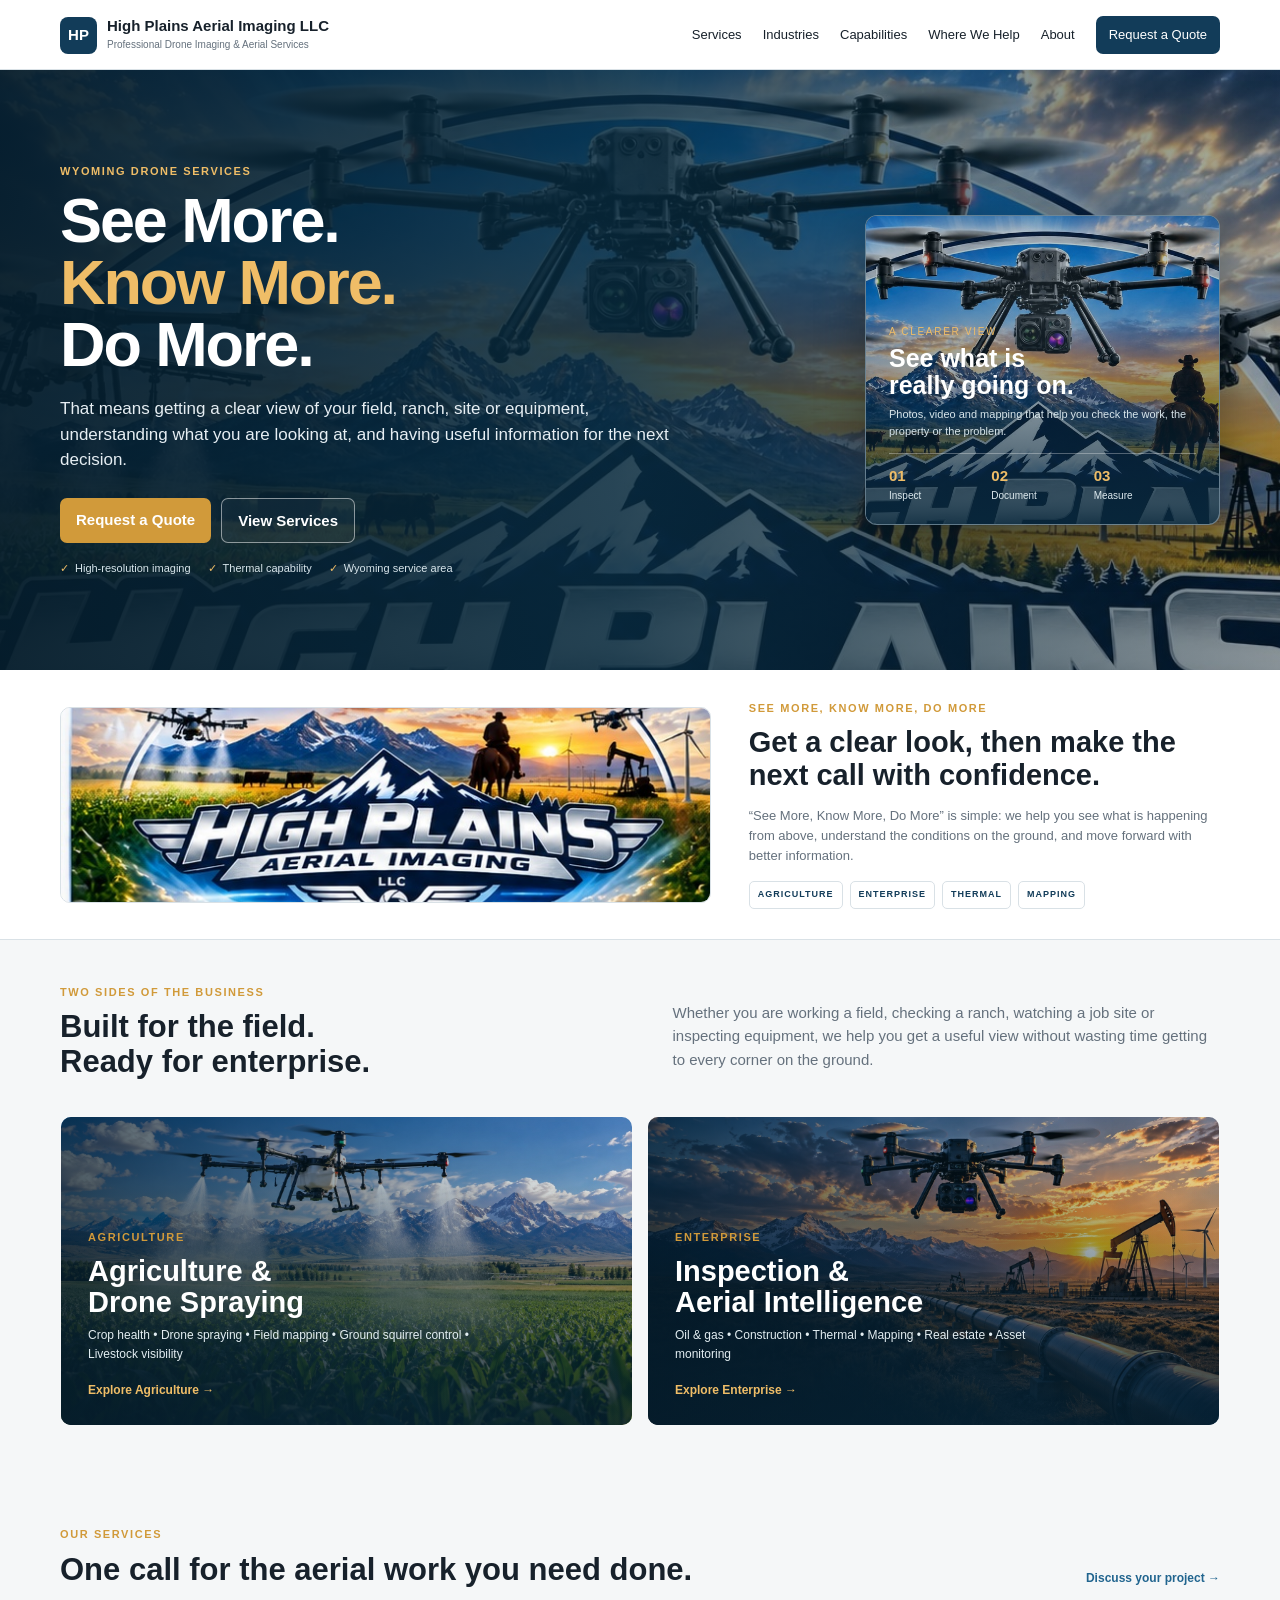
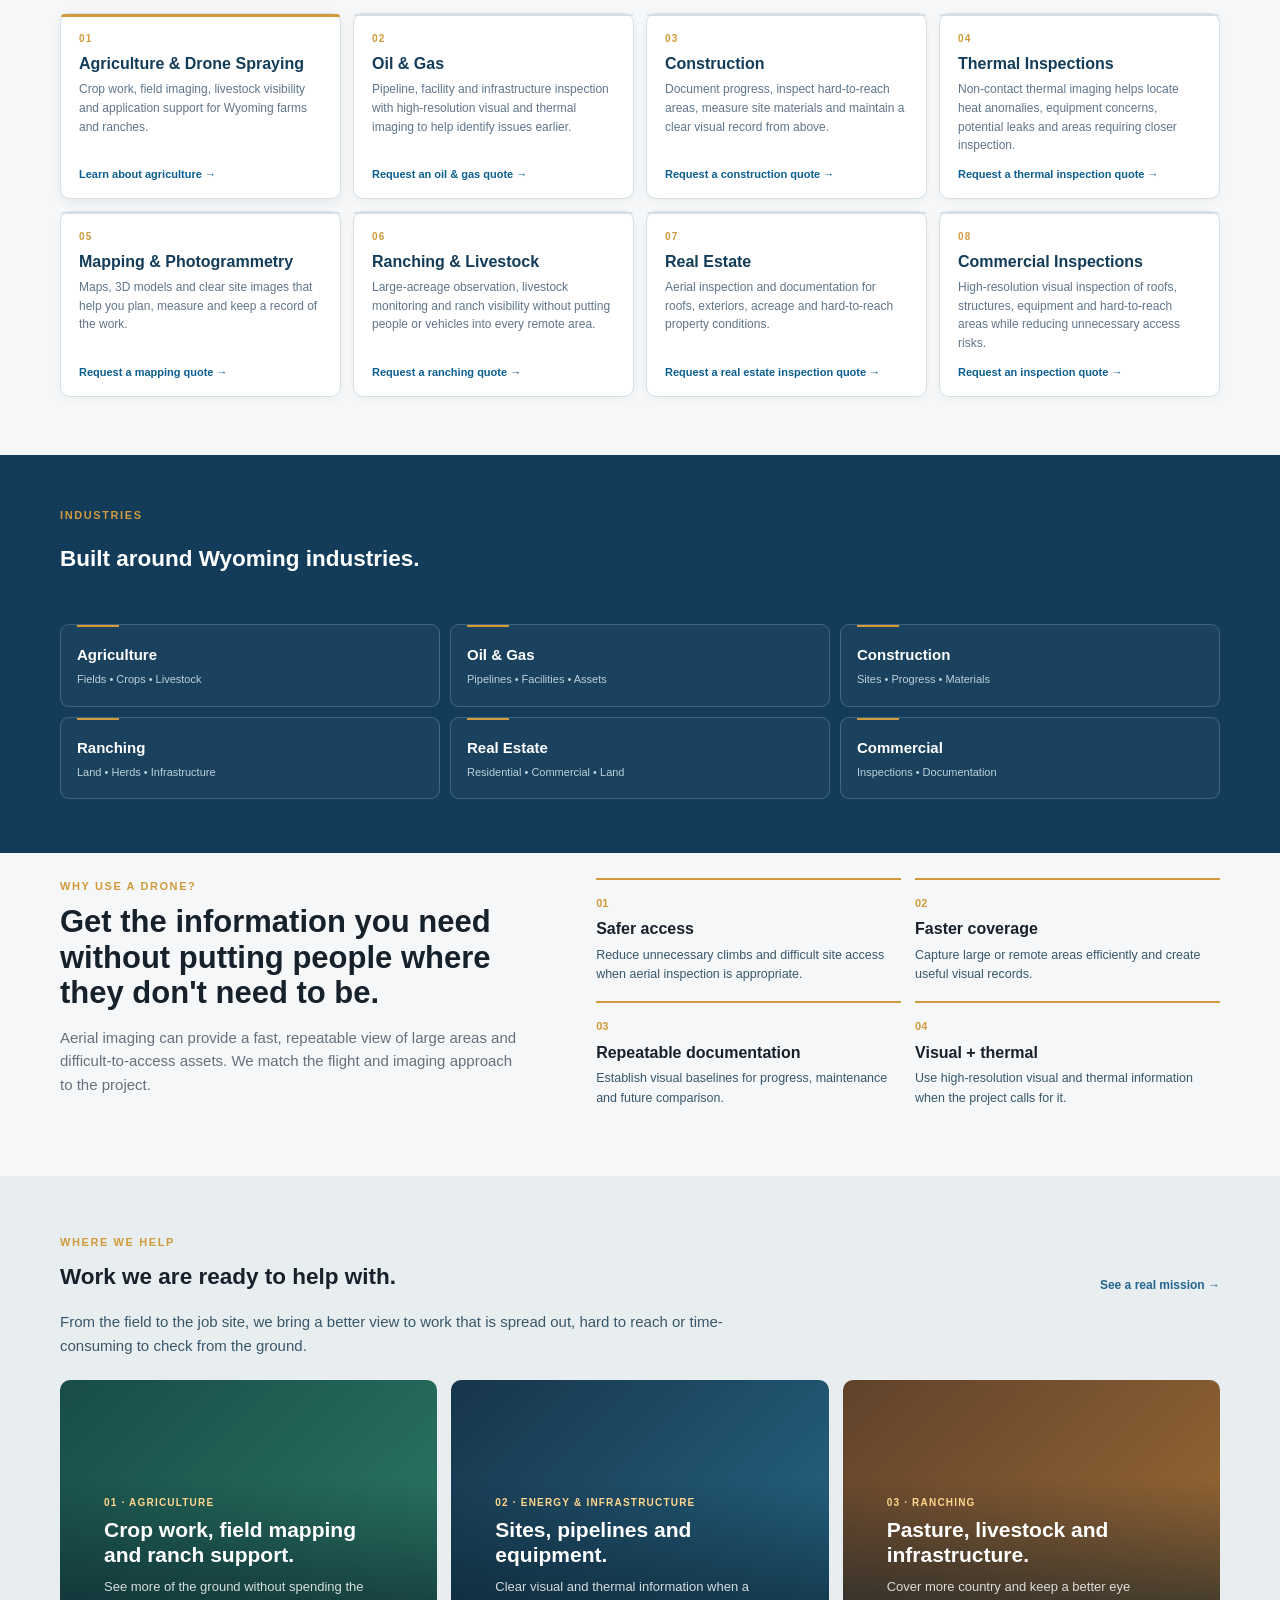
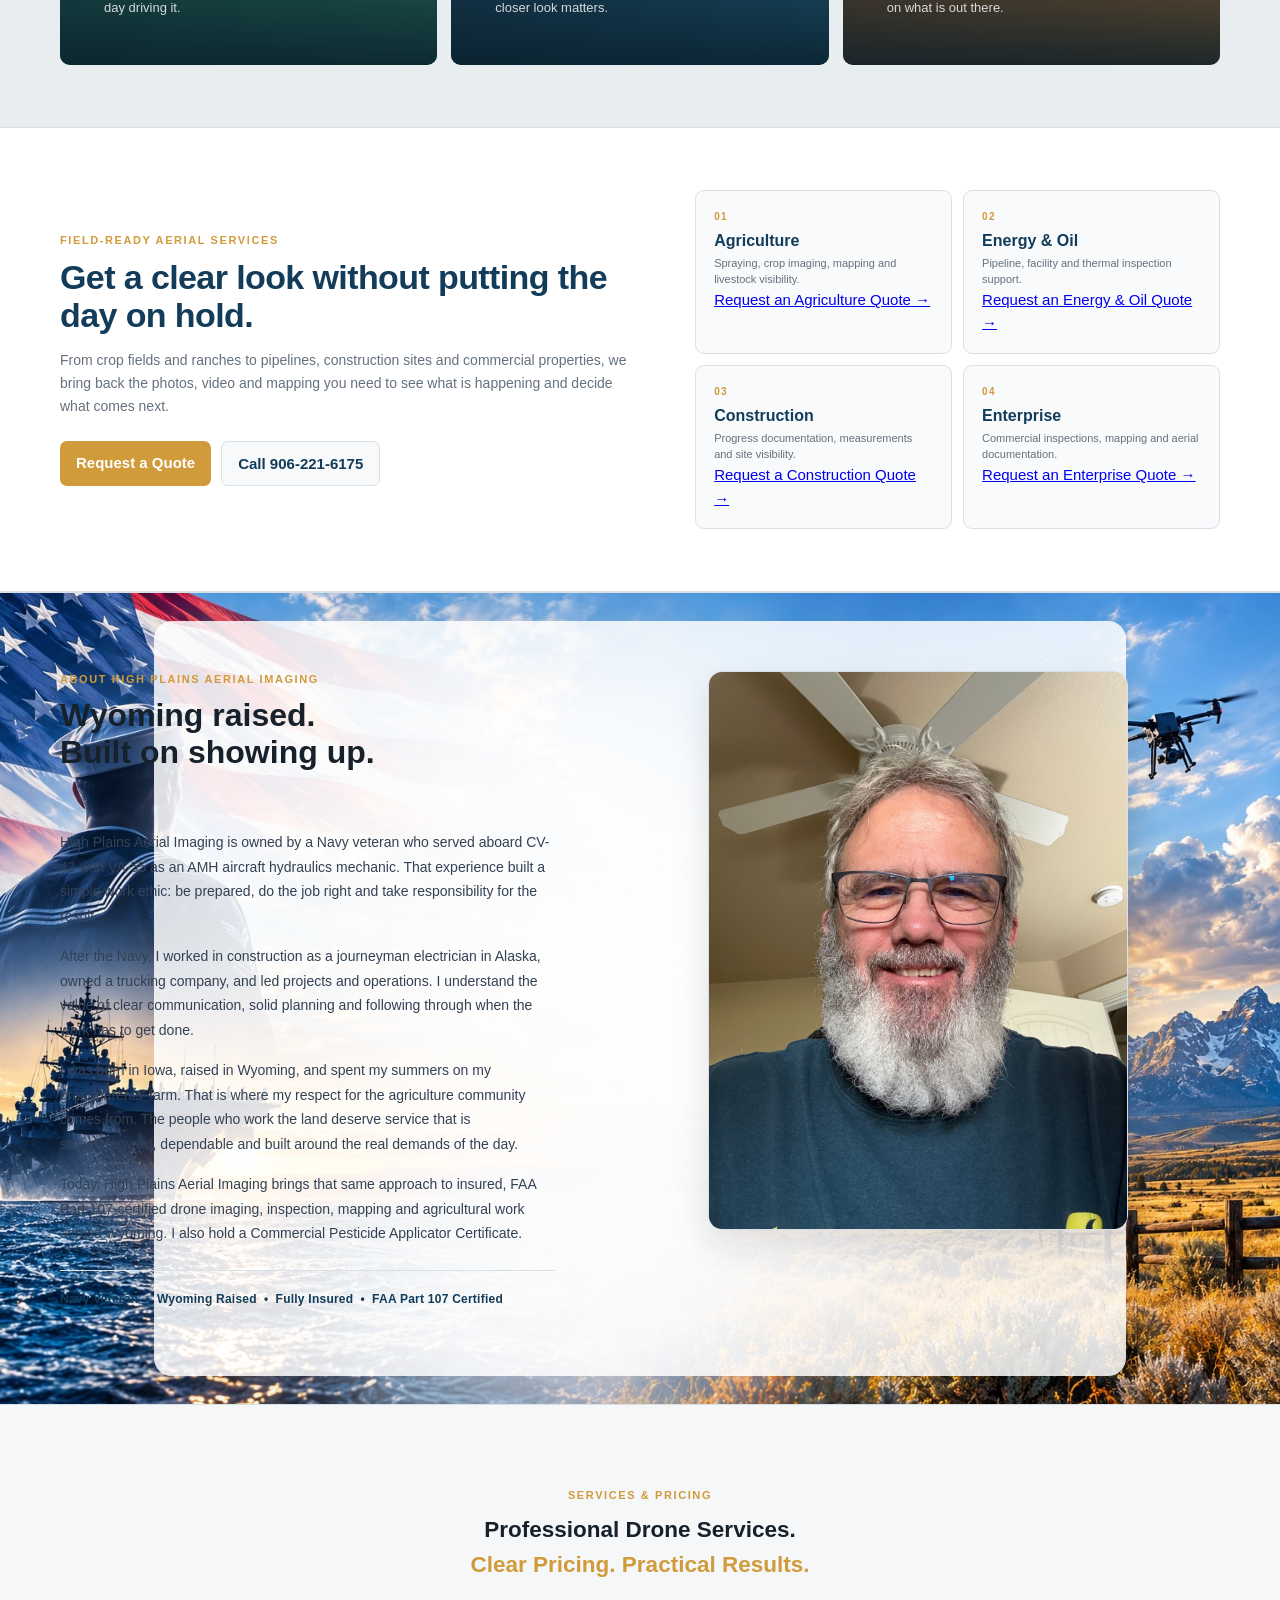
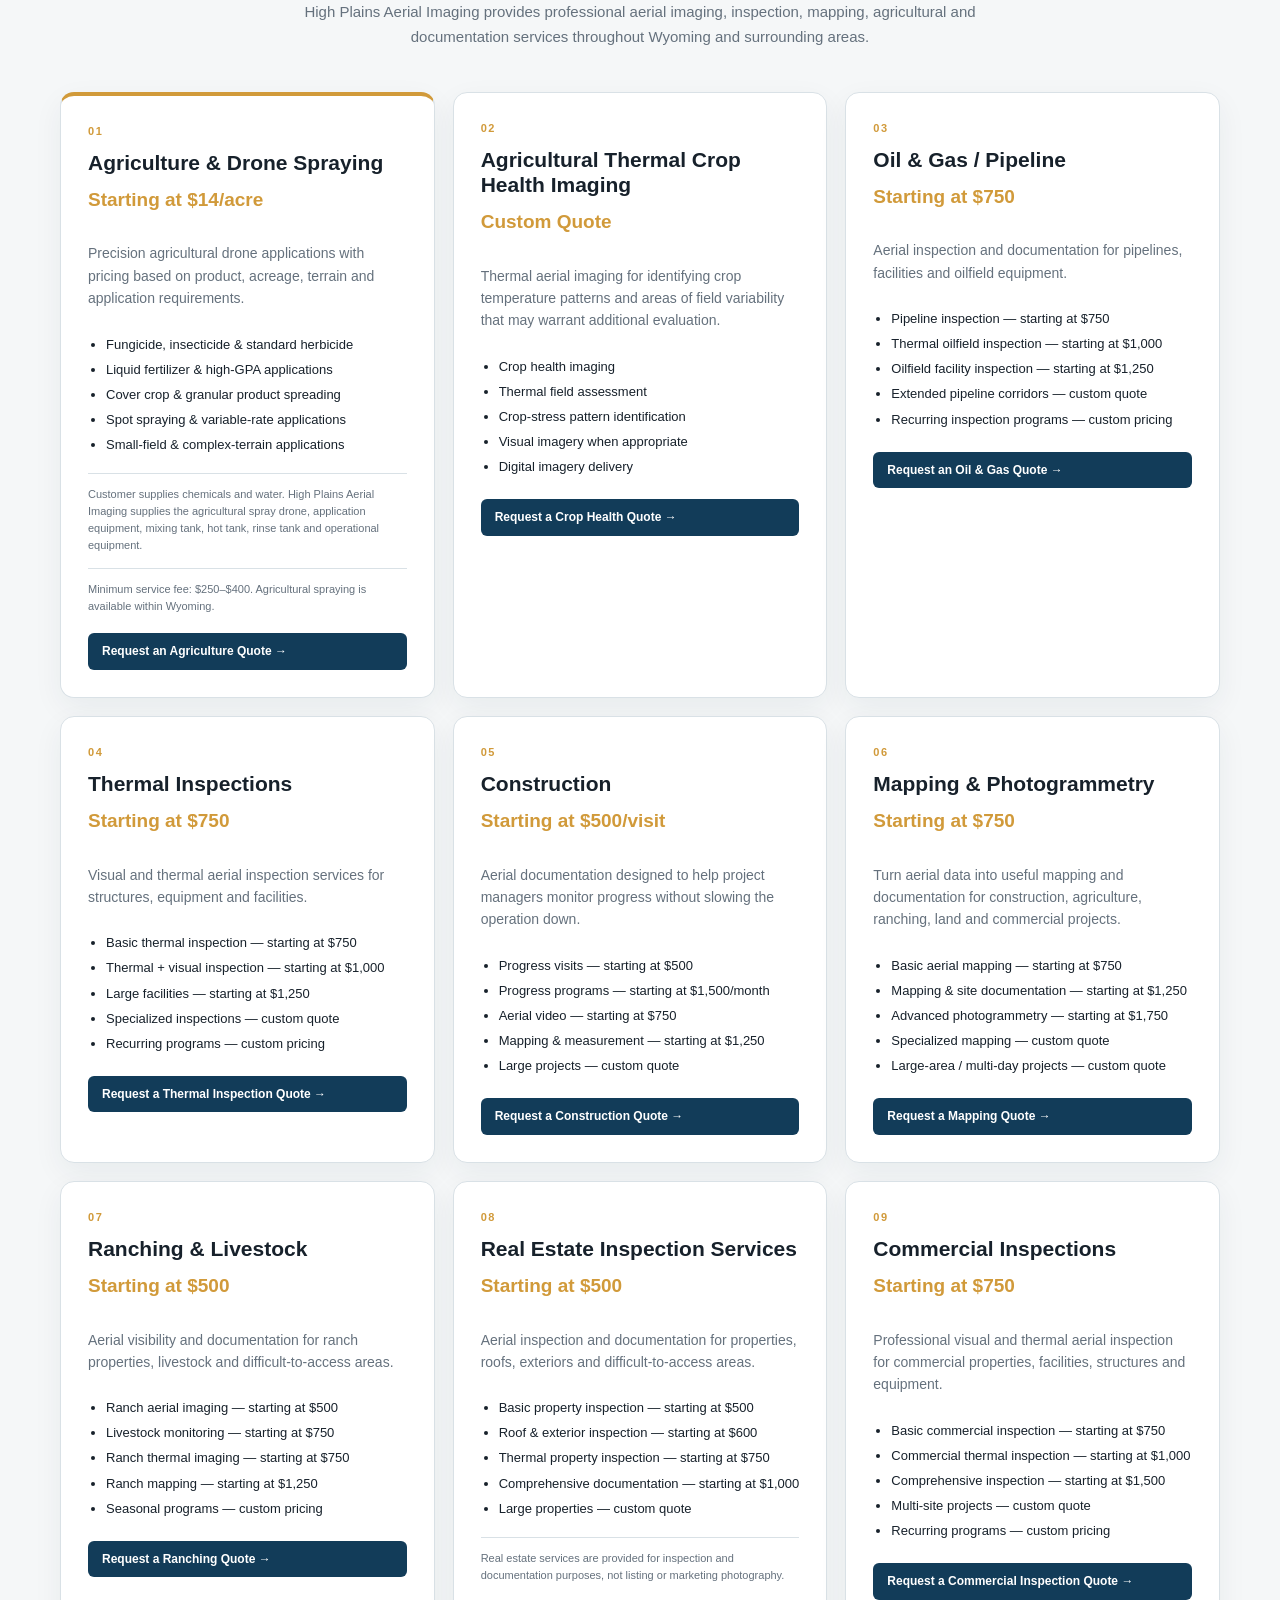
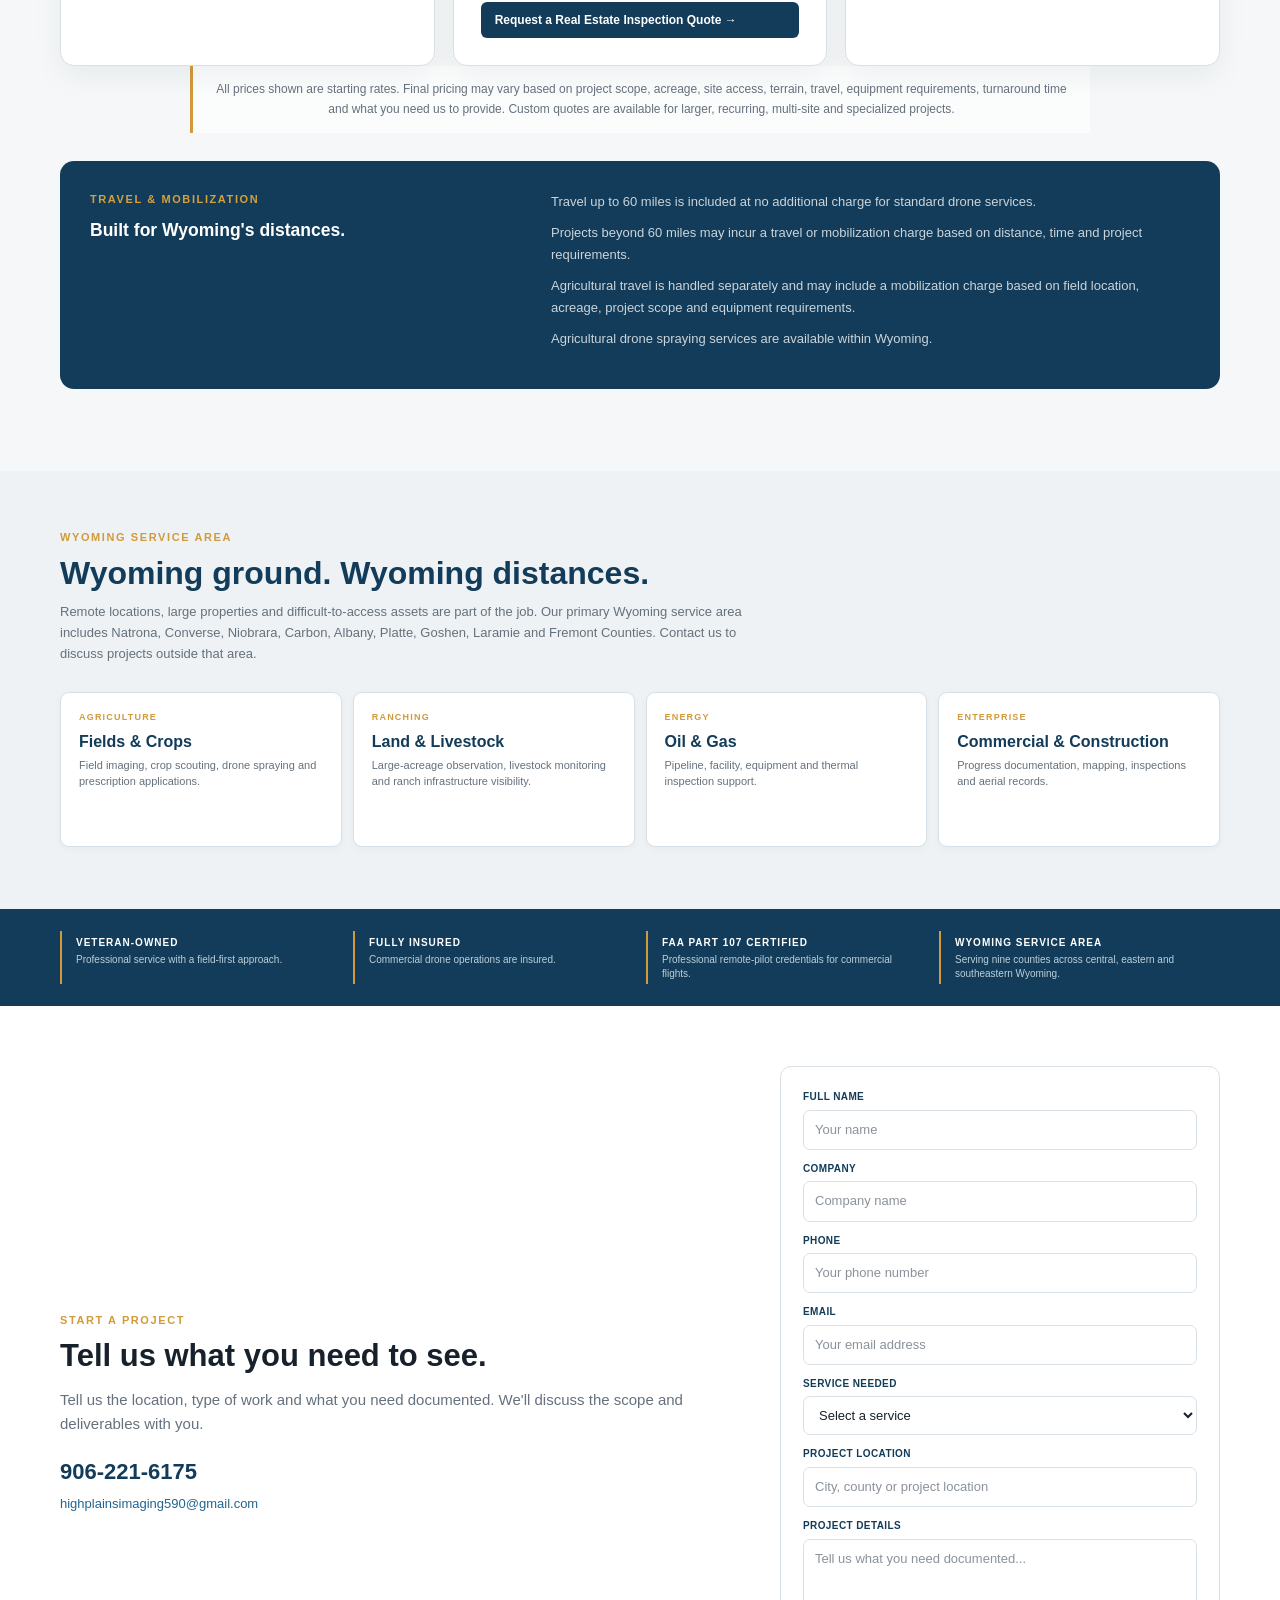
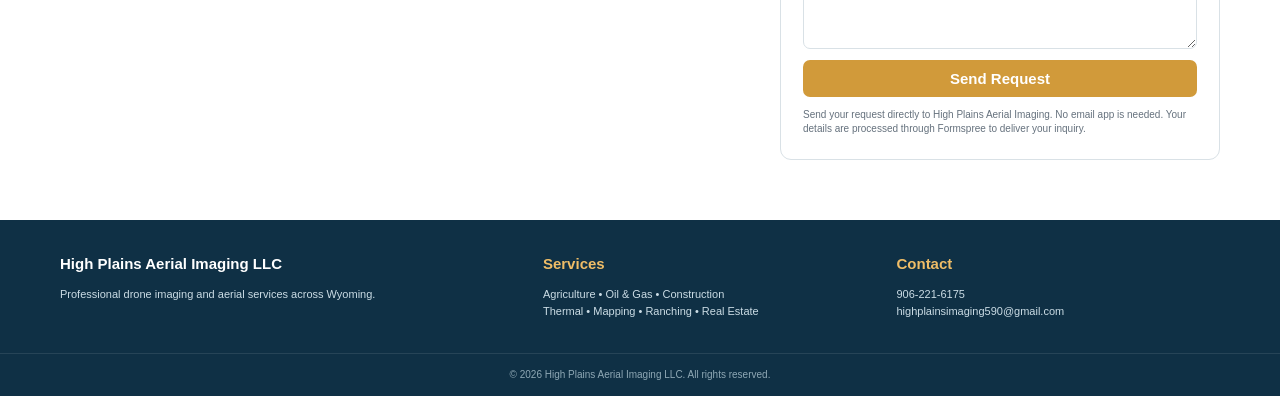
==== index.html @ bb9283db "Restore Part 107 certification in owner story" ====
<!doctype html>
<html lang="en">
<head>
<meta charset="utf-8">
<meta name="viewport" content="width=device-width,initial-scale=1">
<title>Wyoming Drone Spraying & Inspections | High Plains Aerial Imaging</title>
<meta name="description" content="Veteran-owned Wyoming drone services: agricultural spraying, thermal inspections, aerial mapping and crop monitoring. Based in Casper. Request a quote.">
<link rel="canonical" href="https://highplainsaerialimagingllc.com/">
  <link rel="stylesheet" href="styles.css?v=57">
</head>
<body>
<header class="site-header">
  <div class="wrap nav-wrap">
    <a class="brand" href="index.html"><span class="brand-mark">HP</span><span class="brand-copy"><strong>High Plains Aerial Imaging LLC</strong><small>Professional Drone Imaging &amp; Aerial Services</small></span></a>
    <button class="menu-toggle" aria-label="Open menu" onclick="document.body.classList.toggle('menu-open')">☰</button>
    <nav><a href="services.html">Services</a><a href="industries.html">Industries</a><a href="capabilities.html">Capabilities</a><a href="projects.html">Where We Help</a><a href="about.html">About</a><a class="nav-cta" href="#quote">Request a Quote</a></nav>
  </div>
</header>

<main>
<section class="hero">
  <div class="hero-image"></div><div class="hero-overlay"></div>
  <div class="wrap hero-content">
    <div class="hero-copy">
      <p class="eyebrow">WYOMING DRONE SERVICES</p>
      <h1>See More.<br><span>Know More.</span><br>Do More.</h1>
      <p class="lead">That means getting a clear view of your field, ranch, site or equipment, understanding what you are looking at, and having useful information for the next decision.</p>
      <div class="actions"><a class="button primary" href="#quote">Request a Quote</a><a class="button ghost" href="services.html">View Services</a></div>
      <div class="quick-points"><span>High-resolution imaging</span><span>Thermal capability</span><span>Wyoming service area</span></div>
    </div>
    <div class="hero-card">
      <div class="card-visual"></div>
      <div class="hero-card-content">
        <p class="card-label">A CLEARER VIEW</p>
        <h2>See what is<br>really going on.</h2>
        <p class="card-copy">Photos, video and mapping that help you check the work, the property or the problem.</p>
        <div class="card-list"><div><b>01</b><span>Inspect</span></div><div><b>02</b><span>Document</span></div><div><b>03</b><span>Measure</span></div></div>
      </div>
    </div>
  </div>
</section>

<section class="brand-strip">
  <div class="wrap brand-grid">
    <div class="brand-image"><img src="images/hpai-brand.jpg" alt="High Plains Aerial Imaging agriculture and enterprise brand graphic"></div>
    <div class="brand-message"><p class="eyebrow">SEE MORE, KNOW MORE, DO MORE</p><h2>Get a clear look, then make the next call with confidence.</h2><p>“See More, Know More, Do More” is simple: we help you see what is happening from above, understand the conditions on the ground, and move forward with better information.</p><div class="brand-tags"><span>AGRICULTURE</span><span>ENTERPRISE</span><span>THERMAL</span><span>MAPPING</span></div></div>
  </div>
</section>

<section class="split-intro wrap">
  <div><p class="eyebrow">TWO SIDES OF THE BUSINESS</p><h2>Built for the field.<br>Ready for enterprise.</h2></div>
  <p>Whether you are working a field, checking a ranch, watching a job site or inspecting equipment, we help you get a useful view without wasting time getting to every corner on the ground.</p>
</section>

<section id="service-paths" class="service-paths wrap">
  <a class="path-card agriculture" href="agriculture-spraying.html">
    <div class="path-bg"></div><div class="path-content"><p class="eyebrow">AGRICULTURE</p><h2>Agriculture &amp;<br>Drone Spraying</h2><p>Crop health • Drone spraying • Field mapping • Ground squirrel control • Livestock visibility</p><span class="path-link">Explore Agriculture →</span></div>
  </a>
  <a class="path-card enterprise" href="#industries">
    <div class="path-bg"></div><div class="path-content"><p class="eyebrow">ENTERPRISE</p><h2>Inspection &amp;<br>Aerial Intelligence</h2><p>Oil &amp; gas • Construction • Thermal • Mapping • Real estate • Asset monitoring</p><span class="path-link">Explore Enterprise →</span></div>
  </a>
</section>

<section id="services" class="section wrap">
  <div class="section-head">
    <div>
      <p class="eyebrow">OUR SERVICES</p>
      <h2>One call for the aerial work you need done.</h2>
    </div>
    <a href="#quote">Discuss your project →</a>
  </div>

  <div class="service-grid">

    <article class="service-card featured">
      <span class="service-num">01</span>
      <h3>Agriculture &amp; Drone Spraying</h3>
      <p>Crop work, field imaging, livestock visibility and application support for Wyoming farms and ranches.</p>
      <a href="agriculture-spraying.html">Learn about agriculture →</a>
    </article>

    <article class="service-card">
      <span class="service-num">02</span>
      <h3>Oil &amp; Gas</h3>
      <p>Pipeline, facility and infrastructure inspection with high-resolution visual and thermal imaging to help identify issues earlier.</p>
      <a href="?service=energy#quote">Request an oil &amp; gas quote →</a>
    </article>

    <article class="service-card">
      <span class="service-num">03</span>
      <h3>Construction</h3>
      <p>Document progress, inspect hard-to-reach areas, measure site materials and maintain a clear visual record from above.</p>
      <a href="?service=construction#quote">Request a construction quote →</a>
    </article>

    <article class="service-card">
      <span class="service-num">04</span>
      <h3>Thermal Inspections</h3>
      <p>Non-contact thermal imaging helps locate heat anomalies, equipment concerns, potential leaks and areas requiring closer inspection.</p>
      <a href="?service=thermal#quote">Request a thermal inspection quote →</a>
    </article>

    <article class="service-card">
      <span class="service-num">05</span>
      <h3>Mapping &amp; Photogrammetry</h3>
      <p>Maps, 3D models and clear site images that help you plan, measure and keep a record of the work.</p>
      <a href="?service=mapping#quote">Request a mapping quote →</a>
    </article>

    <article class="service-card">
      <span class="service-num">06</span>
      <h3>Ranching &amp; Livestock</h3>
      <p>Large-acreage observation, livestock monitoring and ranch visibility without putting people or vehicles into every remote area.</p>
      <a href="?service=ranching#quote">Request a ranching quote →</a>
    </article>

    <article class="service-card">
      <span class="service-num">07</span>
      <h3>Real Estate</h3>
      <p>Aerial inspection and documentation for roofs, exteriors, acreage and hard-to-reach property conditions.</p>
      <a href="?service=real-estate#quote">Request a real estate inspection quote →</a>
    </article>

    <article class="service-card">
      <span class="service-num">08</span>
      <h3>Commercial Inspections</h3>
      <p>High-resolution visual inspection of roofs, structures, equipment and hard-to-reach areas while reducing unnecessary access risks.</p>
      <a href="?service=enterprise#quote">Request an inspection quote →</a>
    </article>

  </div>
</section>

<section id="industries" class="band">
  <div class="wrap">
    <div class="section-head light">
      <div>
        <p class="eyebrow">INDUSTRIES</p>
        <h2>Built around Wyoming industries.</h2>
      </div>
    </div>

    <div class="industry-grid">
      <div>
        <b>Agriculture</b>
        <span>Fields • Crops • Livestock</span>
      </div>
      <div>
        <b>Oil &amp; Gas</b>
        <span>Pipelines • Facilities • Assets</span>
      </div>
      <div>
        <b>Construction</b>
        <span>Sites • Progress • Materials</span>
      </div>
      <div>
        <b>Ranching</b>
        <span>Land • Herds • Infrastructure</span>
      </div>
      <div>
        <b>Real Estate</b>
        <span>Residential • Commercial • Land</span>
      </div>
      <div>
        <b>Commercial</b>
        <span>Inspections • Documentation</span>
      </div>
    </div>
  </div>
</section>

<section id="capabilities" class="section wrap"><div class="cap-grid"><div class="cap-intro"><p class="eyebrow">WHY USE A DRONE?</p><h2>Get the information you need without putting people where they don't need to be.</h2><p class="muted">Aerial imaging can provide a fast, repeatable view of large areas and difficult-to-access assets. We match the flight and imaging approach to the project.</p></div><div class="cap-list"><div><span>01</span><h3>Safer access</h3><p>Reduce unnecessary climbs and difficult site access when aerial inspection is appropriate.</p></div><div><span>02</span><h3>Faster coverage</h3><p>Capture large or remote areas efficiently and create useful visual records.</p></div><div><span>03</span><h3>Repeatable documentation</h3><p>Establish visual baselines for progress, maintenance and future comparison.</p></div><div><span>04</span><h3>Visual + thermal</h3><p>Use high-resolution visual and thermal information when the project calls for it.</p></div></div></div></section>

<section id="projects" class="projects service-showcase">
  <div class="wrap">
    <div class="section-head">
      <div>
        <p class="eyebrow">WHERE WE HELP</p>
        <h2>Work we are ready to help with.</h2>
      </div>
      <a href="projects.html#sbdc-demo">See a real mission →</a>
    </div>
    <p class="service-showcase-intro">From the field to the job site, we bring a better view to work that is spread out, hard to reach or time-consuming to check from the ground.</p>
    <div class="project-grid">
      <div class="project service-agriculture">
        <div>
          <span>01 · AGRICULTURE</span>
          <h3>Crop work, field mapping and ranch support.</h3>
          <p>See more of the ground without spending the day driving it.</p>
        </div>
      </div>
      <div class="project service-energy">
        <div>
          <span>02 · ENERGY &amp; INFRASTRUCTURE</span>
          <h3>Sites, pipelines and equipment.</h3>
          <p>Clear visual and thermal information when a closer look matters.</p>
        </div>
      </div>
      <div class="project service-ranching">
        <div>
          <span>03 · RANCHING</span>
          <h3>Pasture, livestock and infrastructure.</h3>
          <p>Cover more country and keep a better eye on what is out there.</p>
        </div>
      </div>
    </div>
  </div>
</section>

<section class="v52-service-cta">
  <div class="wrap">
    <div class="v52-cta-grid">

      <div class="v52-cta-copy">
        <p class="eyebrow">FIELD-READY AERIAL SERVICES</p>
        <h2>Get a clear look without putting the day on hold.</h2>
        <p>
          From crop fields and ranches to pipelines, construction sites and commercial properties,
          we bring back the photos, video and mapping you need to see what is happening and decide what comes next.
        </p>

        <div class="v52-cta-buttons">
          <a class="button primary" href="#quote">Request a Quote</a>
          <a class="button secondary" href="tel:19062216175">Call 906-221-6175</a>
        </div>
      </div>

      <div class="v52-service-list">

<div>
  <span>01</span>
  <strong>Agriculture</strong>
  <p>Spraying, crop imaging, mapping and livestock visibility.</p>
  <a href="?service=agriculture#quote">Request an Agriculture Quote →</a>
</div>

<div>
  <span>02</span>
  <strong>Energy &amp; Oil</strong>
  <p>Pipeline, facility and thermal inspection support.</p>
  <a href="?service=energy#quote">Request an Energy &amp; Oil Quote →</a>
</div>

<div>
  <span>03</span>
  <strong>Construction</strong>
  <p>Progress documentation, measurements and site visibility.</p>
  <a href="?service=construction#quote">Request a Construction Quote →</a>
</div>

<div>
  <span>04</span>
  <strong>Enterprise</strong>
  <p>Commercial inspections, mapping and aerial documentation.</p>
  <a href="?service=enterprise#quote">Request an Enterprise Quote →</a>
</div>

      </div>

    </div>
  </div>
</section>
  <section id="about" class="v54-about">
  <div class="wrap">
    <div class="v54-about-grid">

      <div class="v54-about-head">
        <p class="eyebrow">ABOUT HIGH PLAINS AERIAL IMAGING</p>
        <h2>Wyoming raised.<br>Built on showing up.</h2>
      </div>
<div class="v54-about-photo">
  <img src="/images/Owner-%20Photo.jpeg" alt="Owner of High Plains Aerial Imaging LLC">
</div>
      <div class="v54-about-copy">
        <p>
          High Plains Aerial Imaging is owned by a Navy veteran who served aboard CV-43 with VA-55 as an AMH aircraft hydraulics mechanic.
          That experience built a simple work ethic: be prepared, do the job right and take responsibility for the result.
        </p>

        <p>
          After the Navy, I worked in construction as a journeyman electrician in Alaska, owned a trucking company, and led projects and operations.
          I understand the value of clear communication, solid planning and following through when the work has to get done.
        </p>

        <p>
          I was born in Iowa, raised in Wyoming, and spent my summers on my grandparents' farm.
          That is where my respect for the agriculture community comes from. The people who work the land deserve service that is straightforward, dependable and built around the real demands of the day.
        </p>

        <p>
          Today, High Plains Aerial Imaging brings that same approach to insured, FAA Part 107-certified drone imaging, inspection, mapping and agricultural work across Wyoming. I also hold a Commercial Pesticide Applicator Certificate.
        </p>

        <p class="v54-about-trust">
          Navy Veteran &nbsp;•&nbsp; Wyoming Raised &nbsp;•&nbsp; Fully Insured &nbsp;•&nbsp; FAA Part 107 Certified
        </p>
      </div>

    </div>
  </div>
</section>
<section class="v54-pricing">
  <div class="wrap">

    <div class="v54-pricing-head">
      <p class="eyebrow">SERVICES &amp; PRICING</p>
      <h2>Professional Drone Services.<br><span>Clear Pricing. Practical Results.</span></h2>
      <p>
        High Plains Aerial Imaging provides professional aerial imaging,
        inspection, mapping, agricultural and documentation services
        throughout Wyoming and surrounding areas.
      </p>
    </div>

    <div class="v54-pricing-grid">

      <div class="v54-price-card v54-featured">
        <p class="v54-number">01</p>
        <h3>Agriculture &amp; Drone Spraying</h3>
        <p class="v54-price">Starting at $14/acre</p>
        <p>
          Precision agricultural drone applications with pricing based on
          product, acreage, terrain and application requirements.
        </p>
        <ul>
          <li>Fungicide, insecticide &amp; standard herbicide</li>
          <li>Liquid fertilizer &amp; high-GPA applications</li>
          <li>Cover crop &amp; granular product spreading</li>
          <li>Spot spraying &amp; variable-rate applications</li>
          <li>Small-field &amp; complex-terrain applications</li>
        </ul>
        <p class="v54-note">
          Customer supplies chemicals and water. High Plains Aerial Imaging
          supplies the agricultural spray drone, application equipment,
          mixing tank, hot tank, rinse tank and operational equipment.
        </p>
        <p class="v54-note">
          Minimum service fee: $250–$400. Agricultural spraying is available
          within Wyoming.
        </p>
      <a class="v54-quote-link" href="?service=agriculture#quote">Request an Agriculture Quote →</a>
      </div>

      <div class="v54-price-card">
        <p class="v54-number">02</p>
        <h3>Agricultural Thermal Crop Health Imaging</h3>
        <p class="v54-price">Custom Quote</p>
        <p>
          Thermal aerial imaging for identifying crop temperature patterns
          and areas of field variability that may warrant additional evaluation.
        </p>
        <ul>
          <li>Crop health imaging</li>
          <li>Thermal field assessment</li>
          <li>Crop-stress pattern identification</li>
          <li>Visual imagery when appropriate</li>
          <li>Digital imagery delivery</li>
        </ul>
      <a class="v54-quote-link" href="?service=ag-thermal#quote">Request a Crop Health Quote →</a>
      </div>

      <div class="v54-price-card">
        <p class="v54-number">03</p>
        <h3>Oil &amp; Gas / Pipeline</h3>
        <p class="v54-price">Starting at $750</p>
        <p>
          Aerial inspection and documentation for pipelines, facilities
          and oilfield equipment.
        </p>
        <ul>
          <li>Pipeline inspection — starting at $750</li>
          <li>Thermal oilfield inspection — starting at $1,000</li>
          <li>Oilfield facility inspection — starting at $1,250</li>
          <li>Extended pipeline corridors — custom quote</li>
          <li>Recurring inspection programs — custom pricing</li>
        </ul>
        <a class="v54-quote-link" href="?service=energy#quote">Request an Oil & Gas Quote →</a>
      </div>

      <div class="v54-price-card">
        <p class="v54-number">04</p>
        <h3>Thermal Inspections</h3>
        <p class="v54-price">Starting at $750</p>
        <p>
          Visual and thermal aerial inspection services for structures,
          equipment and facilities.
        </p>
        <ul>
          <li>Basic thermal inspection — starting at $750</li>
          <li>Thermal + visual inspection — starting at $1,000</li>
          <li>Large facilities — starting at $1,250</li>
          <li>Specialized inspections — custom quote</li>
          <li>Recurring programs — custom pricing</li>
        </ul>
        <a class="v54-quote-link" href="?service=thermal#quote">Request a Thermal Inspection Quote →</a>
      </div>

      <div class="v54-price-card">
        <p class="v54-number">05</p>
        <h3>Construction</h3>
        <p class="v54-price">Starting at $500/visit</p>
        <p>
          Aerial documentation designed to help project managers monitor
          progress without slowing the operation down.
        </p>
        <ul>
          <li>Progress visits — starting at $500</li>
          <li>Progress programs — starting at $1,500/month</li>
          <li>Aerial video — starting at $750</li>
          <li>Mapping &amp; measurement — starting at $1,250</li>
          <li>Large projects — custom quote</li>
        </ul>
        <a class="v54-quote-link" href="?service=construction#quote">Request a Construction Quote →</a>
      </div>

      <div class="v54-price-card">
        <p class="v54-number">06</p>
        <h3>Mapping &amp; Photogrammetry</h3>
        <p class="v54-price">Starting at $750</p>
        <p>
          Turn aerial data into useful mapping and documentation for
          construction, agriculture, ranching, land and commercial projects.
        </p>
        <ul>
          <li>Basic aerial mapping — starting at $750</li>
          <li>Mapping &amp; site documentation — starting at $1,250</li>
          <li>Advanced photogrammetry — starting at $1,750</li>
          <li>Specialized mapping — custom quote</li>
          <li>Large-area / multi-day projects — custom quote</li>
        </ul>
        <a class="v54-quote-link" href="?service=mapping#quote">Request a Mapping Quote →</a>
      </div>

      <div class="v54-price-card">
        <p class="v54-number">07</p>
        <h3>Ranching &amp; Livestock</h3>
        <p class="v54-price">Starting at $500</p>
        <p>
          Aerial visibility and documentation for ranch properties,
          livestock and difficult-to-access areas.
        </p>
        <ul>
          <li>Ranch aerial imaging — starting at $500</li>
          <li>Livestock monitoring — starting at $750</li>
          <li>Ranch thermal imaging — starting at $750</li>
          <li>Ranch mapping — starting at $1,250</li>
          <li>Seasonal programs — custom pricing</li>
        </ul>
        <a class="v54-quote-link" href="?service=ranching#quote">Request a Ranching Quote →</a>
      </div>

      <div class="v54-price-card">
        <p class="v54-number">08</p>
        <h3>Real Estate Inspection Services</h3>
        <p class="v54-price">Starting at $500</p>
        <p>
          Aerial inspection and documentation for properties, roofs,
          exteriors and difficult-to-access areas.
        </p>
        <ul>
          <li>Basic property inspection — starting at $500</li>
          <li>Roof &amp; exterior inspection — starting at $600</li>
          <li>Thermal property inspection — starting at $750</li>
          <li>Comprehensive documentation — starting at $1,000</li>
          <li>Large properties — custom quote</li>
        </ul>
        <p class="v54-note">
          Real estate services are provided for inspection and documentation
          purposes, not listing or marketing photography.
        </p>
        <a class="v54-quote-link" href="?service=real-estate#quote">Request a Real Estate Inspection Quote →</a>
      </div>

      <div class="v54-price-card">
        <p class="v54-number">09</p>
        <h3>Commercial Inspections</h3>
        <p class="v54-price">Starting at $750</p>
        <p>
          Professional visual and thermal aerial inspection for commercial
          properties, facilities, structures and equipment.
        </p>
        <ul>
          <li>Basic commercial inspection — starting at $750</li>
          <li>Commercial thermal inspection — starting at $1,000</li>
          <li>Comprehensive inspection — starting at $1,500</li>
          <li>Multi-site projects — custom quote</li>
          <li>Recurring programs — custom pricing</li>
        </ul>
        <a class="v54-quote-link" href="?service=enterprise#quote">Request a Commercial Inspection Quote →</a>
      </div>

    </div>
<p class="v54-pricing-note">
  All prices shown are starting rates. Final pricing may vary based on project scope, acreage, site access, terrain, travel, equipment requirements, turnaround time and what you need us to provide. Custom quotes are available for larger, recurring, multi-site and specialized projects.
</p>
    <div class="v54-travel">
      <div>
        <p class="eyebrow">TRAVEL &amp; MOBILIZATION</p>
        <h3>Built for Wyoming's distances.</h3>
      </div>

      <div class="v54-travel-copy">
        <p>
          Travel up to 60 miles is included at no additional charge for
          standard drone services.
        </p>
        <p>
          Projects beyond 60 miles may incur a travel or mobilization charge
          based on distance, time and project requirements.
        </p>
        <p>
          Agricultural travel is handled separately and may include a
          mobilization charge based on field location, acreage, project scope
          and equipment requirements.
        </p>
        <p>
          Agricultural drone spraying services are available within Wyoming.
        </p>
      </div>
    </div>

  </div>
</section>
<section class="v52-wyoming">
  <div class="wrap">

    <div class="v52-wyoming-head">
      <p class="eyebrow">WYOMING SERVICE AREA</p>
      <h2>Wyoming ground. Wyoming distances.</h2>
      <p>
        Remote locations, large properties and difficult-to-access assets are part of the job. Our primary Wyoming service area includes Natrona, Converse, Niobrara, Carbon, Albany, Platte, Goshen, Laramie and Fremont Counties. Contact us to discuss projects outside that area.
      </p>
    </div>

    <div class="v52-location-grid">

      <div>
        <span>AGRICULTURE</span>
        <h3>Fields &amp; Crops</h3>
        <p>Field imaging, crop scouting, drone spraying and prescription applications.</p>
      </div>

      <div>
        <span>RANCHING</span>
        <h3>Land &amp; Livestock</h3>
        <p>Large-acreage observation, livestock monitoring and ranch infrastructure visibility.</p>
      </div>

      <div>
        <span>ENERGY</span>
        <h3>Oil &amp; Gas</h3>
        <p>Pipeline, facility, equipment and thermal inspection support.</p>
      </div>

      <div>
        <span>ENTERPRISE</span>
        <h3>Commercial &amp; Construction</h3>
        <p>Progress documentation, mapping, inspections and aerial records.</p>
      </div>

    </div>
  </div>
</section>

<section class="v52-trust">
  <div class="wrap">

    <div class="v52-trust-item">
      <strong>VETERAN-OWNED</strong>
      <span>Professional service with a field-first approach.</span>
    </div>

    <div class="v52-trust-item">
      <strong>FULLY INSURED</strong>
      <span>Commercial drone operations are insured.</span>
    </div>

    <div class="v52-trust-item">
      <strong>FAA PART 107 CERTIFIED</strong>
      <span>Professional remote-pilot credentials for commercial flights.</span>
    </div>

    <div class="v52-trust-item">
      <strong>WYOMING SERVICE AREA</strong>
      <span>Serving nine counties across central, eastern and southeastern Wyoming.</span>
    </div>

  </div>
</section> 
<section id="quote" class="quote">
  <div class="wrap quote-grid">
    <div>
      <p class="eyebrow">START A PROJECT</p>
      <h2>Tell us what you need to see.</h2>
      <p class="muted">Tell us the location, type of work and what you need documented. We'll discuss the scope and deliverables with you.</p>

      <div class="quote-contact">
        <a class="phone" href="tel:19062216175">906-221-6175</a>
        <a class="email" href="mailto:highplainsimaging590@gmail.com">highplainsimaging590@gmail.com</a>
      </div>
    </div>

    <div class="quote-box">
      <form id="quote-form" class="v53-quote-form" action="https://formspree.io/f/meaaalqa" method="POST">
        <input type="hidden" name="_subject" value="High Plains Aerial Imaging Quote Request">

        <label>
          FULL NAME
          <input type="text" name="name" placeholder="Your name" required>
        </label>

        <label>
          COMPANY
          <input type="text" name="company" placeholder="Company name">
        </label>

        <label>
          PHONE
          <input type="tel" name="phone" placeholder="Your phone number" required>
        </label>

        <label>
          EMAIL
          <input type="email" name="email" placeholder="Your email address" required>
        </label>

        <label>
          SERVICE NEEDED
          <select name="service" required>
            <option value="">Select a service</option>
            <option>Agriculture &amp; Drone Spraying</option>
            <option>Agricultural Thermal Crop Health Imaging</option>
            <option>Oil &amp; Gas / Pipeline</option>
            <option>Construction</option>
            <option>Thermal Inspections</option>
            <option>Mapping &amp; Photogrammetry</option>
            <option>Ranching &amp; Livestock</option>
            <option>Real Estate</option>
            <option>Commercial Inspections</option>
            <option>Other</option>
          </select>
        </label>

        <label>
          PROJECT LOCATION
          <input type="text" name="location" placeholder="City, county or project location">
        </label>

        <label>
          PROJECT DETAILS
          <textarea name="details" placeholder="Tell us what you need documented..." required></textarea>
        </label>

        <button class="button primary big" type="submit">Send Request</button>

        <small>Send your request directly to High Plains Aerial Imaging. No email app is needed. Your details are processed through Formspree to deliver your inquiry.</small>
        <p id="quote-status" role="status" aria-live="polite" tabindex="-1" hidden></p>
        <noscript><small>After submitting, follow the confirmation or verification instructions on Formspree.</small></noscript>

      </form>
    </div>
  </div>
</section>
</main>
<footer><div class="wrap footer-grid"><div><strong>High Plains Aerial Imaging LLC</strong><p>Professional drone imaging and aerial services across Wyoming.</p></div><div><b>Services</b><p>Agriculture • Oil &amp; Gas • Construction<br>Thermal • Mapping • Ranching • Real Estate</p></div><div><b>Contact</b><p>906-221-6175<br>highplainsimaging590@gmail.com</p></div></div><div class="copyright">© 2026 High Plains Aerial Imaging LLC. All rights reserved.</div></footer>
<script>
document.querySelectorAll('nav a').forEach(a=>a.addEventListener('click',()=>document.body.classList.remove('menu-open')));

const quoteForm=document.getElementById('quote-form');
  
const serviceParam=new URLSearchParams(window.location.search).get('service');
const serviceMap={
  agriculture:'Agriculture & Drone Spraying',
  'ag-thermal':'Agricultural Thermal Crop Health Imaging',
  energy:'Oil & Gas / Pipeline',
  thermal:'Thermal Inspections',
  construction:'Construction',
  mapping:'Mapping & Photogrammetry',
  ranching:'Ranching & Livestock',
  'real-estate':'Real Estate',
  enterprise:'Commercial Inspections'
};
const serviceSelect=quoteForm.querySelector('[name="service"]');

if(serviceSelect && serviceMap[serviceParam]){
  const targetService=serviceMap[serviceParam];

  [...serviceSelect.options].forEach(option=>{
    if(option.textContent.trim()===targetService){
      option.selected=true;
    }
  });
}

if(quoteForm){
  const submitButton=quoteForm.querySelector('[type="submit"]');
  const status=document.getElementById('quote-status');
  let sending=false;
  quoteForm.addEventListener('submit',async function(e){
    e.preventDefault();
    if(sending || !quoteForm.reportValidity()) return;
    sending=true;
    submitButton.disabled=true;
    submitButton.textContent='Sending…';
    quoteForm.setAttribute('aria-busy','true');
    status.hidden=false;
    status.textContent='Sending your request…';
    const controller=new AbortController();
    const timeout=setTimeout(()=>controller.abort(),30000);
    try{
      const response=await fetch(quoteForm.action,{
        method:'POST',
        body:new FormData(quoteForm),
        headers:{Accept:'application/json'},
        signal:controller.signal
      });
      if(!response.ok) throw new Error('Submission rejected');
      status.textContent='Thank you. Your quote request has been submitted. We will contact you using the details you provided.';
      quoteForm.reset();
    }catch(error){
      status.textContent='We could not confirm that your request was submitted. Your entries are still here. Please try again or call 906-221-6175.';
    }finally{
      clearTimeout(timeout);
      sending=false;
      submitButton.disabled=false;
      submitButton.textContent='Send Request';
      quoteForm.removeAttribute('aria-busy');
      status.focus();
    }
  });
}
</script>
</body>
</html>
---- styles.css ----
:root{--navy:#123c59;--deep:#082c43;--blue:#21658f;--gold:#d19a3a;--gold2:#efbd67;--ink:#17212b;--muted:#65717d;--bg:#f5f7f8;--line:#d9e1e6;--white:#fff;--paper:#f5f7f8;--accent:#d19a3a}
*{box-sizing:border-box}html{scroll-behavior:smooth}body{margin:0;background:var(--bg);color:var(--ink);font:15px/1.55 Inter,Segoe UI,Arial,sans-serif}.wrap{width:min(1160px,92%);margin:auto}
.site-header{height:70px;background:#fff;border-bottom:1px solid var(--line);position:sticky;top:0;z-index:20}.nav-wrap{height:70px;display:flex;align-items:center;justify-content:space-between;gap:25px}.brand{display:flex;align-items:center;gap:10px;text-decoration:none;color:var(--ink)}.brand-mark{width:37px;height:37px;border-radius:8px;background:var(--navy);color:#fff;display:grid;place-items:center;font-weight:900}.brand-copy strong{display:block;font-size:15px;line-height:1.1}.brand-copy small{display:block;color:var(--muted);font-size:10px;margin-top:3px}nav{display:flex;align-items:center;gap:21px}nav a{font-size:13px;color:var(--ink);text-decoration:none}.nav-cta{background:var(--navy);color:#fff!important;padding:9px 13px;border-radius:7px}.menu-toggle{display:none;border:0;background:transparent;font-size:23px;color:var(--navy)}
.hero,.ag-hero{min-height:600px;position:relative;display:flex;align-items:center;overflow:hidden;background:var(--deep)}.hero-image,.ag-bg{position:absolute;inset:0;background-image:url("images/hpai-hero.jpg");background-size:cover;background-position:center 27%;transform:scale(1.02)}.hero-overlay,.ag-overlay{position:absolute;inset:0;background:linear-gradient(90deg,rgba(5,29,44,.95) 0%,rgba(8,43,63,.84) 48%,rgba(8,43,63,.28) 100%),linear-gradient(180deg,rgba(0,0,0,.02),rgba(0,0,0,.27))}.hero-content{position:relative;z-index:1;color:#fff;display:grid;grid-template-columns:1.16fr .84fr;gap:55px;align-items:center;padding:67px 0}.hero-copy{max-width:675px}.eyebrow{font-size:11px;letter-spacing:1.6px;font-weight:900;color:var(--gold);margin:0 0 9px}.hero .eyebrow,.ag-hero .eyebrow{color:var(--gold2)}.hero h1,.ag-hero h1{font-size:clamp(44px,5vw,63px);line-height:.99;letter-spacing:-2.1px;margin:0 0 20px}.hero h1 span,.ag-hero h1 span{color:var(--gold2)}.lead{font-size:17px;line-height:1.52;color:#e6eef3;max-width:650px;margin:0}.actions{display:flex;gap:10px;margin:25px 0 17px}.button{display:inline-block;text-decoration:none;font-weight:800;border-radius:7px;padding:10px 16px}.primary{background:var(--gold);color:#fff}.ghost{border:1px solid #ffffff80;color:#fff;background:#ffffff0a}.quick-points{display:flex;gap:17px;flex-wrap:wrap;font-size:11px;color:#d8e5eb}.quick-points span:before{content:"✓";color:var(--gold2);margin-right:6px}
.hero-card{justify-self:end;width:min(355px,100%);height:310px;position:relative;overflow:hidden;border-radius:12px;border:1px solid #ffffff55;background:#163f58cc;box-shadow:0 15px 50px #0005}.card-visual{position:absolute;inset:0;background:linear-gradient(0deg,#09283ce8 0%,#09283c66 48%,#09283c38 100%),radial-gradient(circle at 50% 30%,#ffffff20,transparent 32%),url("images/hpai-hero.jpg") center 25%/cover no-repeat}.hero-card-content{position:absolute;z-index:2;left:0;right:0;bottom:0;padding:21px 23px}.card-label{font-size:10px;letter-spacing:1.7px;color:var(--gold2);margin:0 0 6px}.hero-card h2{font-size:25px;line-height:1.08;margin:0 0 7px;color:#fff}.card-copy{font-size:11px;color:#d7e5eb;margin:0 0 13px}.card-list{display:grid;grid-template-columns:repeat(3,1fr);border-top:1px solid #ffffff4d;padding-top:10px}.card-list div{display:flex;flex-direction:column}.card-list b{font-size:15px;color:var(--gold2)}.card-list span{font-size:10px;color:#dce8ed}
.brand-strip{background:#fff;border-bottom:1px solid var(--line);padding:30px 0}.brand-grid{display:grid;grid-template-columns:1.16fr .84fr;gap:38px;align-items:center}.brand-image{border-radius:10px;overflow:hidden;border:1px solid var(--line)}.brand-image img{display:block;width:100%;height:194px;object-fit:cover;object-position:center 51%}.brand-message h2{font-size:29px;line-height:1.15;margin:0 0 10px}.brand-message>p:not(.eyebrow){color:var(--muted);font-size:13px}.brand-tags{display:flex;gap:7px;flex-wrap:wrap;margin-top:15px}.brand-tags span{font-size:9px;font-weight:900;letter-spacing:1px;padding:6px 8px;border:1px solid var(--line);border-radius:5px;color:var(--navy)}
.split-intro{display:grid;grid-template-columns:1fr 1fr;gap:65px;padding:55px 0 25px}.split-intro h2{font-size:31px;line-height:1.12;margin:0}.split-intro>p{color:var(--muted);margin:17px 0 0}
.service-paths{display:grid;grid-template-columns:1fr 1fr;gap:14px;padding:15px 0 55px}.path-card{height:310px;border-radius:11px;overflow:hidden;position:relative;text-decoration:none;color:#fff;border:1px solid #ffffff18}.path-bg{position:absolute;inset:0;background-position:center;background-size:cover;background-repeat:no-repeat}.agriculture .path-bg{background-image:url("images/agriculture-card.jpg");background-position:center}.enterprise .path-bg{background-image:url("images/enterprise-card.jpg");background-position:center}.path-card:after{content:"";position:absolute;inset:0;background:linear-gradient(90deg,rgba(5,28,43,.72) 0%,rgba(8,43,63,.32) 58%,rgba(8,43,63,.08) 100%),linear-gradient(0deg,rgba(5,28,43,.88) 0%,rgba(5,28,43,.30) 52%,transparent 78%)}.path-content{position:absolute;z-index:2;left:27px;bottom:25px;max-width:405px}.path-content h2{font-size:29px;line-height:1.08;margin:0 0 8px}.path-content p:not(.eyebrow){font-size:12px;color:#e2edf1;margin:0 0 14px}.path-link{font-size:12px;font-weight:900;color:var(--gold2)}
.section{padding:25px 0 65px}.section-head{display:flex;align-items:end;justify-content:space-between;gap:25px;margin-bottom:19px}.section-head>a{font-size:12px;color:var(--blue);text-decoration:none;font-weight:800}.section h2{font-size:31px;line-height:1.15;margin:0}.service-grid{display:grid;grid-template-columns:repeat(4,1fr);gap:11px}.service-card{background:#fff;border:1px solid var(--line);border-radius:9px;padding:18px;min-height:180px}.service-card.featured{border-top:3px solid var(--gold)}.service-num{font-size:10px;color:var(--gold);font-weight:900}.service-card h3{font-size:16px;line-height:1.2;margin:8px 0 6px}.service-card p{font-size:12px;color:var(--muted);margin:0 0 11px}.service-card a{font-size:11px;color:var(--blue);font-weight:800;text-decoration:none}
.band{background:var(--navy);padding:55px 0}.light h2{color:#fff}.industry-grid{display:grid;grid-template-columns:repeat(3,1fr);gap:9px}.industry-grid div{border:1px solid #ffffff24;border-radius:8px;padding:15px;background:#ffffff08}.industry-grid b{display:block;color:#fff;font-size:15px}.industry-grid span{font-size:11px;color:#bcd0db}.cap-grid{display:grid;grid-template-columns:.85fr 1.15fr;gap:75px}.muted{color:var(--muted)}.cap-intro h2{font-size:31px;line-height:1.15;margin:0}.cap-list{display:grid;grid-template-columns:1fr 1fr;gap:14px}.cap-list div{border-top:2px solid var(--gold);padding-top:10px}.cap-list span{font-size:11px;color:var(--gold);font-weight:900}.cap-list h3{margin:4px 0;font-size:16px}.cap-list p{font-size:12px;color:var(--muted);margin:0}
.projects{background:#e8edf0;padding:58px 0}.project-grid{display:grid;grid-template-columns:1.15fr .85fr .85fr;gap:11px}.project{height:285px;border-radius:10px;overflow:hidden;position:relative;background:#285d78;background-size:cover;background-position:center}.project:after{content:"";position:absolute;inset:0;background:linear-gradient(0deg,#081c28da,transparent 65%)}.project>div{position:absolute;z-index:1;bottom:19px;left:19px;color:#fff}.project span{font-size:10px;letter-spacing:1.4px;color:var(--gold2);font-weight:900}.project h3{margin:4px 0;font-size:19px}.project-ranch{background-image:url("images/hpai-brand.jpg");background-position:center 34%}.project-energy{background-image:url("images/hpai-brand.jpg");background-position:73% 31%}.project-construction{background-image:url("images/hpai-brand.jpg");background-position:27% 30%}.project-note{font-size:11px;color:var(--muted);margin:11px 0 0}
.quote{background:#fff;padding:60px 0}.quote-grid{display:grid;grid-template-columns:1.2fr .8fr;gap:60px;align-items:center}.quote h2{font-size:31px;line-height:1.15;margin:0}.quote-box{border:1px solid var(--line);border-radius:11px;padding:22px;display:flex;flex-direction:column;gap:9px}.big{text-align:center;font-size:15px}.phone{font-size:22px;font-weight:900;color:var(--navy);text-decoration:none}.email{font-size:13px;color:var(--blue);text-decoration:none}.quote-box small{font-size:11px;color:var(--muted)}
.ag-hero{min-height:540px}.ag-content{position:relative;z-index:1;color:#fff;padding:75px 0;max-width:760px}.ag-hero .lead{max-width:610px}.ag-grid{display:grid;grid-template-columns:repeat(3,1fr);gap:12px}.ag-grid article{background:#fff;border:1px solid var(--line);border-radius:9px;padding:21px;min-height:185px}.ag-grid span{font-size:10px;color:var(--gold);font-weight:900}.ag-grid h3{font-size:17px;margin:7px 0}.ag-grid p{font-size:12px;color:var(--muted);margin:0}.ag-feature{background:#eef2f4;padding:60px 0}.feature-grid{display:grid;grid-template-columns:1fr .8fr;gap:70px;align-items:center}.feature-grid h2{font-size:31px;line-height:1.12;margin:0 0 12px}.feature-grid p:not(.eyebrow){color:var(--muted);font-size:13px}.check-box{display:grid;grid-template-columns:1fr 1fr;gap:9px}.check-box div{background:#fff;border:1px solid var(--line);padding:13px;border-radius:7px;font-size:12px;font-weight:800;color:var(--navy)}.check-box div:first-letter{color:var(--gold)}
footer{background:#0f3045;color:#cbdce5;padding:32px 0 14px}.footer-grid{display:grid;grid-template-columns:1.4fr 1fr 1fr;gap:30px}.footer-grid strong{color:#fff}.footer-grid b{color:var(--gold2)}.footer-grid p{font-size:11px}.copyright{text-align:center;border-top:1px solid #ffffff18;margin-top:22px;padding-top:13px;font-size:10px;color:#8fa8b5}
@media(max-width:900px){.hero-content{grid-template-columns:1fr;gap:28px}.hero-card{justify-self:start;height:270px}.brand-grid,.split-intro,.feature-grid,.quote-grid{grid-template-columns:1fr;gap:25px}.service-grid{grid-template-columns:repeat(2,1fr)}.service-paths,.project-grid{grid-template-columns:1fr 1fr}.industry-grid,.ag-grid{grid-template-columns:repeat(2,1fr)}.project-ranch{grid-column:1/-1}.footer-grid{grid-template-columns:1fr 1fr}.menu-toggle{display:block}nav{display:none;position:absolute;top:70px;left:0;right:0;background:#fff;padding:10px 4%;border-bottom:1px solid var(--line);flex-direction:column;align-items:stretch;gap:0}nav a{padding:10px}.menu-open nav{display:flex}}
@media(max-width:600px){.hero{min-height:650px}.hero-content{padding:52px 0}.hero h1,.ag-hero h1{font-size:43px}.lead{font-size:16px}.quick-points{flex-direction:column;gap:4px}.brand-image img{height:190px}.split-intro h2,.section h2,.cap-intro h2,.feature-grid h2,.quote h2{font-size:27px}.service-grid,.industry-grid,.ag-grid,.cap-list,.service-paths,.project-grid,.footer-grid,.check-box{grid-template-columns:1fr}.project-ranch{grid-column:auto}.project{height:220px}.site-header,.nav-wrap{height:64px}nav{top:64px}}
/* =========================================================
   HPAI V2.8 — HOMEPAGE SPACING & POLISH
   Add this block to the END of styles.css.
   Keeps all approved imagery, hero, header, and cards unchanged.
   ========================================================= */

/* Brand section: tighter, cleaner vertical rhythm */
.brand-strip{
  padding-top:30px;
  padding-bottom:30px;
}

.brand-grid{
  align-items:center;
}

/* Intro section: reduce excess space without changing typography */
.split-intro{
  padding-top:44px;
  padding-bottom:28px;
}

/* Keep service cards visually connected to the intro */
.service-paths{
  padding-top:8px;
  padding-bottom:48px;
}

/* Slightly cleaner spacing inside the approved cards */
.path-content{
  bottom:24px;
}

/* Mobile spacing */
@media(max-width:900px){
  .brand-strip{
    padding-top:24px;
    padding-bottom:24px;
  }

  .split-intro{
    padding-top:36px;
    padding-bottom:22px;
  }

  .service-paths{
    padding-top:6px;
    padding-bottom:40px;
  }
}

@media(max-width:600px){
  .brand-strip{
    padding-top:20px;
    padding-bottom:20px;
  }

  .split-intro{
    padding-top:30px;
    padding-bottom:18px;
  }

  .service-paths{
    padding-top:4px;
    padding-bottom:32px;
  }
}
.service-grid{
  align-items:stretch;
  gap:12px;
}
  .v54-about{
    padding:48px 0;
  }

  .v54-about-grid{
    grid-template-columns:1fr;
    gap:28px;
  }

  .v54-about-head{
    grid-column:1;
    grid-row:auto;
  }

  .v54-about-photo{
    grid-column:1;
    grid-row:auto;
  }

  .v54-about-photo img{
    width:100%;
    max-width:420px;
    margin:0 auto;
  }

  .v54-about-copy{
    grid-column:1;
    grid-row:auto;
    max-width:100%;
  }

.service-grid > div{
  min-height:174px;
  display:flex;
  flex-direction:column;
  padding:20px 17px 17px;
  border:1px solid #d7e0e6;
  border-radius:10px;
  background:#fff;
  box-shadow:0 2px 8px rgba(8,43,63,.04);
  transition:transform .18s ease,box-shadow .18s ease,border-color .18s ease;
}

.service-grid > div:first-child{
  border-top:3px solid var(--gold);
  padding-top:18px;
}

.service-grid > div:hover{
  transform:translateY(-2px);
  border-color:#c8d5dd;
  box-shadow:0 7px 18px rgba(8,43,63,.08);
}

.service-grid > div > div:first-child{
  margin-bottom:10px;
}

.service-grid > div h3{
  margin:0 0 7px;
  font-size:16px;
  line-height:1.2;
  color:var(--navy);
}

.service-grid > div p{
  margin:0;
  font-size:12px;
  line-height:1.45;
  color:var(--muted);
}

.service-grid > div a{
  margin-top:auto;
  padding-top:14px;
  font-size:11px;
  line-height:1.2;
  font-weight:900;
  color:var(--blue);
  text-decoration:none;
}

.service-grid > div a:hover{
  color:var(--gold);
}

@media(max-width:900px){
  .service-grid{
    gap:12px;
  }

  .service-grid > div{
    min-height:165px;
  }
}

@media(max-width:600px){
  .service-grid{
    grid-template-columns:1fr !important;
    gap:10px;
  }

  .service-grid > div{
    min-height:0;
    padding:18px 16px 16px;
  }
}
/* =========================================================
   HPAI V3.0 — INDUSTRIES SECTION POLISH
   Refines only the Wyoming Industries section.
   All approved sections above remain unchanged.
   ========================================================= */

.band{
  padding:52px 0 54px;
}

.band .industry-grid{
  gap:10px;
  margin-top:28px;
}

.industry-grid > div{
  position:relative;
  min-height:78px;
  padding:18px 16px 16px;
  border:1px solid rgba(255,255,255,.18);
  border-radius:9px;
  background:rgba(255,255,255,.035);
  transition:transform .18s ease,
             background .18s ease,
             border-color .18s ease;
}

.industry-grid > div::before{
  content:"";
  position:absolute;
  left:16px;
  top:0;
  width:42px;
  height:2px;
  background:var(--gold);
}

.industry-grid > div:hover{
  transform:translateY(-2px);
  background:rgba(255,255,255,.07);
  border-color:rgba(255,255,255,.28);
}

.industry-grid > div h3{
  margin:0 0 8px;
  color:#fff;
  font-size:15px;
  line-height:1.2;
}

.industry-grid > div p{
  margin:0;
  color:#d9e5eb;
  font-size:11px;
  line-height:1.45;
}

@media(max-width:900px){
  .band{
    padding:44px 0 46px;
  }

  .band .industry-grid{
    margin-top:24px;
  }

  .industry-grid > div{
    min-height:74px;
  }
}

@media(max-width:600px){
  .band{
    padding:38px 0 40px;
  }

  .band .industry-grid{
    grid-template-columns:1fr !important;
    gap:9px;
    margin-top:20px;
  }

  .industry-grid > div{
    min-height:0;
    padding:17px 15px 15px;
  }
}
/* =========================================================
   HPAI V4.0 — PROJECTS GALLERY
   Refines the Projects section only.
   ========================================================= */

.projects{
  background:#e8edf0;
  padding:58px 0 62px;
}

.projects .section-head{
  margin-bottom:25px;
}

.projects .section-head h2{
  margin:0;
}

.project-grid{
  display:grid;
  grid-template-columns:repeat(3,1fr);
  gap:14px;
}

.project{
  min-height:360px;
  border:1px solid #d4dee4;
  border-radius:10px;
  overflow:hidden;
  background:#fff;
  box-shadow:0 3px 12px rgba(8,43,63,.05);
  display:flex;
  flex-direction:column;
  position:relative;
}

.project::before{
  content:"";
  display:block;
  height:205px;
  flex:0 0 205px;
  background-position:center;
  background-size:cover;
  background-repeat:no-repeat;
}

.project-ranch::before{
  background-image:url("images/project-ranching-v5-1.jpg");
}

.project-energy::before{
  background-image:url("images/project-oil-gas-v5-1.jpg");
}

.project-agriculture::before{
  background-image:url("images/project-agriculture-v5-1.jpg");
}

.project > div{
  padding:18px 18px 20px;
  background:#fff;
}

.project > div span{
  display:block;
  margin-bottom:7px;
  color:var(--gold);
  font-size:10px;
  font-weight:900;
  letter-spacing:1.2px;
}

.project > div h3{
  margin:0;
  color:var(--navy);
  font-size:18px;
  line-height:1.2;
}

.project-note{
  display:none;
}

@media(max-width:900px){
  .project-grid{
    grid-template-columns:1fr 1fr;
  }

  .project:last-child{
    grid-column:1 / -1;
  }
}

@media(max-width:600px){
  .projects{
    padding:42px 0 46px;
  }

  .project-grid{
    grid-template-columns:1fr;
    gap:12px;
  }

  .project:last-child{
    grid-column:auto;
  }

  .project{
    min-height:0;
  }

  .project::before{
    height:190px;
    flex-basis:190px;
  }
}
/* =========================================================
   V4.0 - PROJECTS GALLERY
   ========================================================= */

.projects{
  background:#e8edf0;
  padding:58px 0 62px;
}

.projects .section-head{
  margin-bottom:25px;
}

.projects .section-head h2{
  margin:0;
}

.project-grid{
  display:grid;
  grid-template-columns:repeat(3,1fr);
  gap:14px;
}

.project{
  min-height:360px;
  border:1px solid #d4dee4;
  border-radius:10px;
  overflow:hidden;
  background:#fff;
  box-shadow:0 3px 12px rgba(8,43,63,.05);
  display:flex;
  flex-direction:column;
  position:relative;
}

.project::before{
  content:"";
  display:block;
  height:205px;
  flex:0 0 205px;
  background-position:center;
  background-size:cover;
  background-repeat:no-repeat;
}

.project-ranch::before{
  background-image:url("images/project-agriculture.jpg");
}

.project-energy::before{
  background-image:url("images/project-oil-gas.jpg");
}

.project-construction::before{
  background-image:url("images/project-ranching.jpg");
}

.project > div{
  padding:18px 18px 20px;
  background:#fff;
}

.project > div span{
  display:block;
  margin-bottom:7px;
  color:var(--gold);
  font-size:10px;
  font-weight:900;
  letter-spacing:1.2px;
}

.project > div h3{
  margin:0;
  color:var(--navy);
  font-size:18px;
  line-height:1.2;
}

.project-note{
  display:none;
}

@media(max-width:900px){
  .project-grid{
    grid-template-columns:1fr 1fr;
  }

  .project:last-child{
    grid-column:1/-1;
  }
}

@media(max-width:600px){
  .projects{
    padding:42px 0 46px;
  }

  .project-grid{
    grid-template-columns:1fr;
    gap:12px;
  }

  .project:last-child{
    grid-column:auto;
  }

  .project{
    min-height:0;
  }

  .project::before{
    height:190px;
    flex-basis:190px;
  }
}
/* V4.0 PROJECT IMAGE FIX */
.project-grid .project:nth-child(1)::before{
  background-image:url("/images/project-ranching.jpg") !important;
  background-position:center;
  background-size:cover;
  background-repeat:no-repeat;
}

.project-grid .project:nth-child(2)::before{
  background-image:url("images/project-oil-gas.jpg") !important;
}

.project-grid .project:nth-child(3)::before{
  background-image:url("images/project-ranching.jpg") !important;
}
/* =========================================================
   V5.0 - SERVICES SECTION STYLING
   ========================================================= */

#services{
  padding-top:52px;
  padding-bottom:58px;
}

#services .section-head{
  margin-bottom:26px;
}

#services .section-head h2{
  margin:0;
}

#services .service-grid{
  display:grid;
  grid-template-columns:repeat(4,1fr);
  gap:12px;
}

#services .service-card{
  position:relative;
  min-height:176px;
  display:flex;
  flex-direction:column;
  padding:20px 18px 17px;
  border:1px solid #d5dfe5;
  border-radius:10px;
  background:#fff;
  box-shadow:0 2px 8px rgba(8,43,63,.045);
  transition:
    transform .18s ease,
    box-shadow .18s ease,
    border-color .18s ease;
}

#services .service-card::before{
  content:"";
  position:absolute;
  left:0;
  top:0;
  width:100%;
  height:2px;
  background:#d5dfe5;
  border-radius:10px 10px 0 0;
}

#services .service-card.featured{
  border-color:#d7e0e6;
  box-shadow:0 3px 12px rgba(8,43,63,.07);
}

#services .service-card.featured::before{
  height:3px;
  background:var(--gold);
}

#services .service-card:hover{
  transform:translateY(-2px);
  border-color:#c4d1d9;
  box-shadow:0 7px 18px rgba(8,43,63,.09);
}

#services .service-num{
  display:block;
  margin-bottom:10px;
  color:var(--gold);
  font-size:10px;
  line-height:1;
  font-weight:900;
  letter-spacing:1.2px;
}

#services .service-card h3{
  margin:0 0 7px;
  color:var(--navy);
  font-size:16px;
  line-height:1.2;
}

#services .service-card p{
  margin:0;
  color:#60758a;
  font-size:12px;
  line-height:1.55;
}

#services .service-card a{
  margin-top:auto;
  padding-top:13px;
  color:#0c5f91;
  font-size:11px;
  line-height:1.2;
  font-weight:800;
  text-decoration:none;
}

#services .service-card a:hover{
  color:var(--navy);
}

/* Tablet */
@media(max-width:1100px){
  #services .service-grid{
    grid-template-columns:repeat(2,1fr);
  }

  #services .service-card{
    min-height:165px;
  }
}

/* Mobile */
@media(max-width:600px){
  #services{
    padding-top:42px;
    padding-bottom:46px;
  }

  #services .section-head{
    margin-bottom:22px;
  }

  #services .service-grid{
    grid-template-columns:1fr;
    gap:10px;
  }

  #services .service-card{
    min-height:0;
    padding:19px 17px 16px;
  }
}
/* V5.1 - PROJECT GALLERY IMAGE REFINEMENT */

.projects .project-agriculture::before{
  background-image:url("images/project-agriculture-v5-1.jpg") !important;
}

.projects .project-energy::before{
  background-image:url("images/project-oil-gas-v5-1.jpg") !important;
}

.projects .project-ranching::before{
  background-image:url("images/project-ranching-v5-1.jpg") !important;
}
/* V5.1 FINAL PROJECT IMAGE OVERRIDE */

.project-grid .project:nth-child(1)::before{
  background-image:url("images/project-agriculture-v5-1.jpg") !important;
  background-position:center;
  background-size:cover;
  background-repeat:no-repeat;
}

.project-grid .project:nth-child(2)::before{
  background-image:url("images/project-oil-gas-v5-1.jpg") !important;
  background-position:center;
  background-size:cover;
  background-repeat:no-repeat;
}

.project-grid .project:nth-child(3)::before{
  background-image:url("images/project-ranching-v5-1.jpg") !important;
  background-position:center;
  background-size:cover;
  background-repeat:no-repeat;
}
/* V5.1 FINAL PROJECT IMAGE OVERRIDE */

.project-grid .project:nth-child(1)::before{
  background-image:url("/images/project-agriculture-v5-1.jpg") !important;
}

.project-grid .project:nth-child(2)::before{
  background-image:url("/images/project-oil-gas-v5-1.jpg") !important;
}

.project-grid .project:nth-child(3)::before{
  background-image:url("/images/project-ranching-v5-1.jpg") !important;
}
/* =========================================================
   HPAI V5.2 — LEAD GENERATION + WYOMING SERVICE AREA
   ========================================================= */

.v52-service-cta{
  background:#fff;
  padding:62px 0;
  border-top:1px solid var(--line);
  border-bottom:1px solid var(--line);
}

.v52-cta-grid{
  display:grid;
  grid-template-columns:1.05fr .95fr;
  gap:55px;
  align-items:center;
}

.v52-cta-copy{
  max-width:620px;
}

.v52-cta-copy h2{
  color:var(--navy);
  font-size:34px;
  line-height:1.12;
  letter-spacing:-.6px;
  margin:0 0 14px;
}

.v52-cta-copy > p:not(.eyebrow){
  color:var(--muted);
  font-size:14px;
  line-height:1.65;
  margin:0;
}

.v52-cta-buttons{
  display:flex;
  gap:10px;
  flex-wrap:wrap;
  margin-top:23px;
}

.v52-cta-buttons .secondary{
  color:var(--navy);
  border:1px solid var(--line);
  background:#f7f9fa;
}

.v52-service-list{
  display:grid;
  grid-template-columns:1fr 1fr;
  gap:11px;
}

.v52-service-list > div{
  min-height:145px;
  padding:18px;
  border:1px solid var(--line);
  border-radius:9px;
  background:#f8fafb;
}

.v52-service-list span{
  display:block;
  color:var(--gold);
  font-size:10px;
  font-weight:900;
  letter-spacing:1.3px;
  margin-bottom:7px;
}

.v52-service-list strong{
  display:block;
  color:var(--navy);
  font-size:16px;
  line-height:1.2;
  margin-bottom:6px;
}

.v52-service-list p{
  color:var(--muted);
  font-size:11px;
  line-height:1.45;
  margin:0;
}


/* Wyoming service area */

.v52-wyoming{
  background:#eef2f4;
  padding:58px 0 62px;
}

.v52-wyoming-head{
  max-width:690px;
  margin-bottom:27px;
}

.v52-wyoming-head h2{
  color:var(--navy);
  font-size:32px;
  line-height:1.15;
  margin:0 0 10px;
}

.v52-wyoming-head > p:not(.eyebrow){
  color:var(--muted);
  font-size:13px;
  line-height:1.6;
  margin:0;
}

.v52-location-grid{
  display:grid;
  grid-template-columns:repeat(4,1fr);
  gap:11px;
}

.v52-location-grid > div{
  min-height:155px;
  padding:18px;
  background:#fff;
  border:1px solid #d7e0e6;
  border-radius:9px;
  box-shadow:0 2px 8px rgba(8,43,63,.035);
}

.v52-location-grid span{
  display:block;
  color:var(--gold);
  font-size:9px;
  font-weight:900;
  letter-spacing:1.2px;
  margin-bottom:7px;
}

.v52-location-grid h3{
  color:var(--navy);
  font-size:16px;
  line-height:1.2;
  margin:0 0 7px;
}

.v52-location-grid p{
  color:var(--muted);
  font-size:11px;
  line-height:1.45;
  margin:0;
}


/* Trust strip */

.v52-trust{
  background:var(--navy);
  padding:22px 0;
}

.v52-trust .wrap{
  display:grid;
  grid-template-columns:repeat(4,1fr);
  gap:12px;
}

.v52-trust-item{
  padding:4px 14px;
  border-left:2px solid var(--gold);
}

.v52-trust-item strong{
  display:block;
  color:#fff;
  font-size:10px;
  letter-spacing:1px;
  margin-bottom:3px;
}

.v52-trust-item span{
  display:block;
  color:#bcd0da;
  font-size:10px;
  line-height:1.35;
}


/* V5.2 responsive */

@media(max-width:900px){

  .v52-cta-grid{
    grid-template-columns:1fr;
    gap:30px;
  }

  .v52-location-grid{
    grid-template-columns:1fr 1fr;
  }

  .v52-trust .wrap{
    grid-template-columns:1fr 1fr;
    row-gap:16px;
  }
}

@media(max-width:600px){

  .v52-service-cta{
    padding:44px 0;
  }

  .v52-cta-copy h2{
    font-size:28px;
  }

  .v52-service-list{
    grid-template-columns:1fr;
  }

  .v52-wyoming{
    padding:44px 0 48px;
  }

  .v52-wyoming-head h2{
    font-size:27px;
  }

  .v52-location-grid{
    grid-template-columns:1fr;
  }

  .v52-trust{
    padding:20px 0;
  }

  .v52-trust .wrap{
    grid-template-columns:1fr;
    gap:12px;
  }

  .v52-trust-item{
    padding-left:12px;
  }
}
/* V5.3 QUOTE FORM */

.v53-quote-form{
  display:grid;
  gap:11px;
}

.v53-quote-form label{
  display:grid;
  gap:5px;
  color:var(--navy);
  font-size:10px;
  font-weight:900;
  letter-spacing:.4px;
}

.v53-quote-form input,
.v53-quote-form select,
.v53-quote-form textarea{
  width:100%;
  border:1px solid var(--line);
  border-radius:7px;
  padding:10px 11px;
  background:#fff;
  color:var(--ink);
  font:13px/1.4 Inter,Segoe UI,Arial,sans-serif;
  box-sizing:border-box;
}

.v53-quote-form input::placeholder,
.v53-quote-form textarea::placeholder{
  color:#8a929b;
}

.v53-quote-form textarea{
  min-height:110px;
  resize:vertical;
}

.v53-quote-form input:focus,
.v53-quote-form select:focus,
.v53-quote-form textarea:focus{
  outline:2px solid rgba(209,154,58,.28);
  outline-offset:1px;
  border-color:var(--gold);
}

.v53-quote-form .button{
  width:100%;
  border:0;
  cursor:pointer;
}

.v53-quote-form small{
  display:block;
  color:var(--muted);
  font-size:10px;
  line-height:1.45;
}

.quote-contact{
  display:flex;
  flex-direction:column;
  gap:5px;
  margin-top:20px;
}
/* V5.4 SERVICES & PRICING */

.v54-quote-link{
  display:inline-block;
  margin-top:18px;
  padding:9px 14px;
  background:var(--navy);
  color:#fff;
  border-radius:6px;
  font-size:12px;
  font-weight:700;
  text-decoration:none;
  transition:all .2s ease;
}

.v54-quote-link:hover{
  background:var(--accent);
  color:#fff;
  transform:translateY(-1px);
}
.v54-pricing-note{
  max-width:900px;
  margin:0 auto 28px;
  padding:14px 18px;
  border-left:3px solid var(--accent);
  background:rgba(255,255,255,.65);
  color:var(--muted);
  font-size:12px;
  line-height:1.6;
  text-align:center;
}
.v54-about{
  position:relative;
  padding:78px 0;
  background-color:var(--paper);
  background-image:url("/images/High-Plains-About-Veteran-Background.jpg");
  background-size:cover;
  background-position:center;
  background-repeat:no-repeat;
  border-top:1px solid var(--line);
  border-bottom:1px solid var(--line);
  overflow:hidden;
}

.v54-about::before{
  content:"";
  position:absolute;
  top:28px;
  bottom:28px;
  left:12%;
  right:12%;
  background:rgba(255,255,255,.84);
  border-radius:18px;
  box-shadow:0 12px 35px rgba(15,23,42,.08);
  pointer-events:none;
}

.v54-about > .wrap{
  position:relative;
  z-index:1;
}

.v54-about-grid{
  display:grid;
  grid-template-columns:0.9fr 1.1fr;
  gap:60px;
  align-items:start;
}
.v54-about-photo{
  grid-column:2;
  grid-row:1 / span 2;
}

.v54-about-photo img{
  display:block;
  width:100%;
  max-width:420px;
  margin:0 auto;
  border-radius:14px;
  border:1px solid var(--line);
  box-shadow:0 14px 35px rgba(15,23,42,.12);
}
.v54-about-head h2{
  margin:8px 0 0;
  font-size:32px;
  line-height:1.15;
}

.v54-about-copy{
  max-width:680px;
  color:#334155;
  font-size:14px;
  line-height:1.75;
}

.v54-about-copy p{
  margin:0 0 16px;
}

.v54-about-trust{
  margin-top:24px !important;
  padding-top:18px;
  border-top:1px solid var(--line);
  color:var(--navy) !important;
  font-size:12px;
  font-weight:700;
  letter-spacing:.02em;
}
.v54-pricing{
  padding:82px 0;
  background:var(--paper);
}

.v54-pricing-head{
  max-width:760px;
  margin:0 auto 42px;
  text-align:center;
}

.v54-pricing-head h2{
  margin:8px 0 16px;
}

.v54-pricing-head h2 span{
  color:var(--accent);
}

.v54-pricing-head > p:last-child{
  max-width:680px;
  margin:0 auto;
  color:var(--muted);
  line-height:1.7;
}

.v54-pricing-grid{
  display:grid;
  grid-template-columns:repeat(3,minmax(0,1fr));
  gap:18px;
}

.v54-price-card{
  display:flex;
  flex-direction:column;
  padding:27px;
  background:#fff;
  border:1px solid var(--line);
  border-radius:14px;
  box-shadow:0 10px 30px rgba(20,43,61,.06);
}

.v54-price-card.v54-featured{
  border-top:4px solid var(--accent);
}

.v54-number{
  margin:0 0 10px;
  color:var(--accent);
  font-size:11px;
  font-weight:800;
  letter-spacing:.14em;
}

.v54-price-card h3{
  margin:0 0 10px;
  font-size:21px;
  line-height:1.2;
}

.v54-price{
  margin:0 0 14px;
  color:var(--accent);
  font-size:19px;
  font-weight:800;
}

.v54-price-card > p:not(.v54-number):not(.v54-price):not(.v54-note){
  color:var(--muted);
  font-size:14px;
  line-height:1.6;
}

.v54-price-card ul{
  margin:10px 0 0;
  padding-left:18px;
  color:var(--ink);
  font-size:13px;
  line-height:1.7;
}

.v54-price-card li{
  margin-bottom:3px;
}

.v54-note{
  margin:14px 0 0;
  padding-top:12px;
  border-top:1px solid var(--line);
  color:var(--muted);
  font-size:11px;
  line-height:1.55;
}

.v54-travel{
  display:grid;
  grid-template-columns:.8fr 1.2fr;
  gap:35px;
  margin-top:22px;
  padding:30px;
  background:var(--navy);
  border-radius:14px;
}

.v54-travel .eyebrow{
 color:#d6a13a;
}

.v54-travel h3{
  margin:8px 0 0;
  color:#fff;
}

.v54-travel-copy{
  color:rgba(255,255,255,.78);
  font-size:13px;
  line-height:1.65;
}

.v54-travel-copy p{
  margin:0 0 10px;
}

@media(max-width:900px){
  .v54-pricing-grid{
    grid-template-columns:repeat(2,minmax(0,1fr));
  }

  .v54-travel{
    grid-template-columns:1fr;
    gap:18px;
  }
}

@media(max-width:600px){
  .v54-pricing{
    padding:58px 0;
  }

  .v54-pricing-head{
    margin-bottom:30px;
  }

  .v54-pricing-grid{
    grid-template-columns:1fr;
    gap:14px;
  }

  .v54-price-card{
    padding:22px;
  }

  .v54-travel{
    padding:23px;
  }
}
@media(max-width:600px){
  .v53-quote-form input,
  .v53-quote-form select,
  .v53-quote-form textarea{
    font-size:16px;
  }

  .quote-box{
    padding:17px;
  }
}
/* V5.4 MOBILE ABOUT FINAL OVERRIDE */

@media(max-width:600px){
  .v54-about{
    padding:48px 0;
  }

  .v54-about::before{
    top:18px;
    bottom:18px;
    left:4%;
    right:4%;
  }

  .v54-about-grid{
    grid-template-columns:1fr;
    gap:24px;
  }

  .v54-about-head{
    grid-column:1;
    grid-row:auto;
  }

  .v54-about-photo{
    grid-column:1;
    grid-row:auto;
  }

  .v54-about-photo img{
    width:100%;
    max-width:420px;
    margin:0 auto;
  }

  .v54-about-copy{
    grid-column:1;
    grid-row:auto;
    max-width:100%;
  }
}

/* Dedicated-page readability */
.section .lead{color:#46606f;font-weight:500}
.projects .lead{color:#46606f;font-weight:500}
.section .industry-grid div{background:#fff;border:1px solid #c7d4dc;box-shadow:0 5px 16px rgba(8,44,67,.06)}
.section .industry-grid b{color:#102e42;font-size:16px}
.section .industry-grid span{color:#46606f;font-size:12px;line-height:1.6}
.section .cap-list p{color:#46606f}
.section .cap-intro .lead{color:#46606f}
@media (max-width:700px){.section .industry-grid{grid-template-columns:1fr}.section .industry-grid div{padding:17px}}

/* Stronger copy contrast and section separation */
.section .cap-intro .lead{color:#304f63!important;font-size:16px;font-weight:600;line-height:1.62}
.section .cap-list p{color:#38576b;font-size:12.5px;line-height:1.55}
.ag-feature{border-top:1px solid #d6e0e6;border-bottom:1px solid #d6e0e6}
.feature-grid p:not(.eyebrow){color:#38576b;font-size:14px;font-weight:500;line-height:1.65}
.check-box div{border-color:#c7d4dc;box-shadow:0 4px 12px rgba(8,44,67,.05)}


/* Service showcase: use honest, graphic service cards until real project photos are available. */
.service-showcase .project::before{
  display:none !important;
}
.service-showcase .project{
  min-height:235px;
  border:0;
  box-shadow:none;
}
.service-showcase .project > div{
  display:flex;
  height:100%;
  padding:28px 25px;
  flex-direction:column;
  justify-content:flex-end;
  background:transparent;
}
.service-showcase .project h3{
  max-width:260px;
  color:#fff;
  font-size:21px;
}
.service-showcase .project p{
  max-width:260px;
  margin:10px 0 0;
  color:rgba(255,255,255,.82);
  font-size:13px;
  line-height:1.55;
}
.service-showcase .project span{
  color:#ffd68c;
}
.service-showcase .service-agriculture{
  background:linear-gradient(135deg,#184c48,#2e7c67);
}
.service-showcase .service-energy{
  background:linear-gradient(135deg,#17354b,#276a8a);
}
.service-showcase .service-ranching{
  background:linear-gradient(135deg,#60422b,#a16d35);
}
.service-showcase-intro{
  max-width:720px;
  margin:-10px 0 22px;
  color:#38576b;
  line-height:1.6;
}
@media(max-width:600px){
  .service-showcase .project{min-height:210px;}
  .service-showcase .project > div{padding:24px 21px;}
}


/* Real mission gallery */
.mission-case-study{
  background:#fff;
  padding:64px 0 70px;
}
.mission-heading{
  max-width:760px;
  margin-bottom:28px;
}
.mission-heading h2{
  margin:0 0 12px;
  color:var(--navy);
  font-size:32px;
  line-height:1.15;
}
.mission-heading p:not(.eyebrow){
  margin:0;
  color:#38576b;
  line-height:1.65;
}
.mission-gallery{
  display:grid;
  grid-template-columns:repeat(2,minmax(0,1fr));
  gap:18px;
}
.mission-card{
  margin:0;
  overflow:hidden;
  border:1px solid #d5dfe5;
  border-radius:11px;
  background:#fff;
  box-shadow:0 4px 14px rgba(8,43,63,.07);
}
.mission-card a{
  display:block;
  background:#173247;
}
.mission-card img{
  display:block;
  width:100%;
  aspect-ratio:16/9;
  object-fit:cover;
  transition:transform .25s ease,opacity .25s ease;
}
.mission-card a:hover img{
  transform:scale(1.025);
  opacity:.94;
}
.mission-card figcaption{
  padding:15px 17px 17px;
}
.mission-card strong{
  display:block;
  color:var(--navy);
  font-size:16px;
}
.mission-card span{
  display:block;
  margin-top:5px;
  color:#46606f;
  font-size:13px;
  line-height:1.45;
}
@media(max-width:600px){
  .mission-case-study{padding:46px 0 50px;}
  .mission-heading h2{font-size:28px;}
  .mission-gallery{grid-template-columns:1fr;gap:13px;}
}


/* 3D imaging examples */
.three-d-examples{
  background:#edf2f4;
  padding:64px 0 70px;
}
.three-d-heading{
  max-width:790px;
  margin-bottom:28px;
}
.three-d-heading h2{
  margin:0 0 12px;
  color:var(--navy);
  font-size:32px;
  line-height:1.15;
}
.three-d-heading p:not(.eyebrow){
  margin:0 0 12px;
  color:#38576b;
  line-height:1.65;
}
.three-d-grid{
  display:grid;
  grid-template-columns:repeat(3,minmax(0,1fr));
  gap:16px;
}
.three-d-card{
  margin:0;
  overflow:hidden;
  border:1px solid #cbd8df;
  border-radius:11px;
  background:#fff;
  box-shadow:0 4px 14px rgba(8,43,63,.07);
}
.three-d-card a{
  display:block;
  background:#101f26;
}
.three-d-card img{
  display:block;
  width:100%;
  aspect-ratio:4/3;
  object-fit:cover;
  transition:transform .25s ease,opacity .25s ease;
}
.three-d-card a:hover img{
  transform:scale(1.025);
  opacity:.94;
}
.three-d-card figcaption{
  padding:15px 16px 17px;
}
.three-d-card strong{
  display:block;
  color:var(--navy);
  font-size:16px;
}
.three-d-card span{
  display:block;
  margin-top:5px;
  color:#46606f;
  font-size:13px;
  line-height:1.45;
}
@media(max-width:900px){
  .three-d-grid{grid-template-columns:1fr 1fr;}
  .three-d-card:last-child{grid-column:1 / -1;}
}
@media(max-width:600px){
  .three-d-examples{padding:46px 0 50px;}
  .three-d-heading h2{font-size:28px;}
  .three-d-grid{grid-template-columns:1fr;gap:13px;}
  .three-d-card:last-child{grid-column:auto;}
}
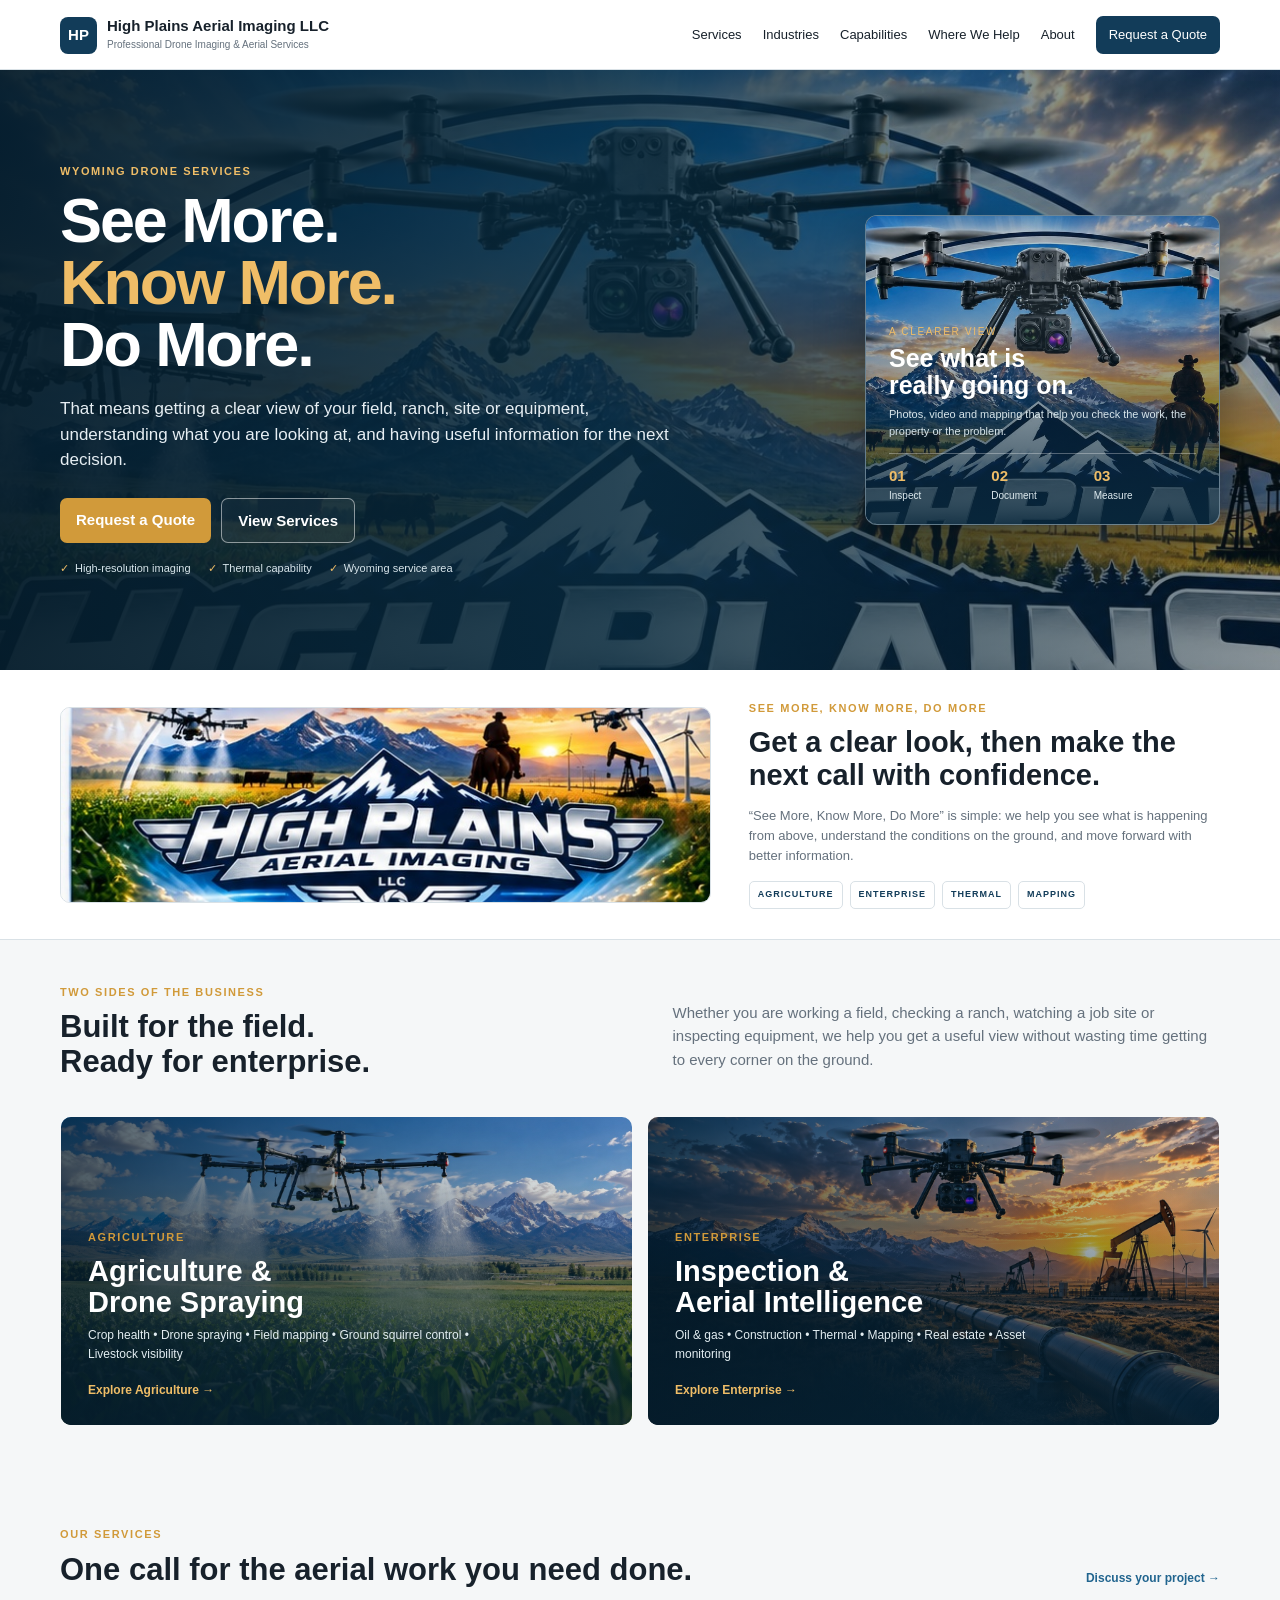
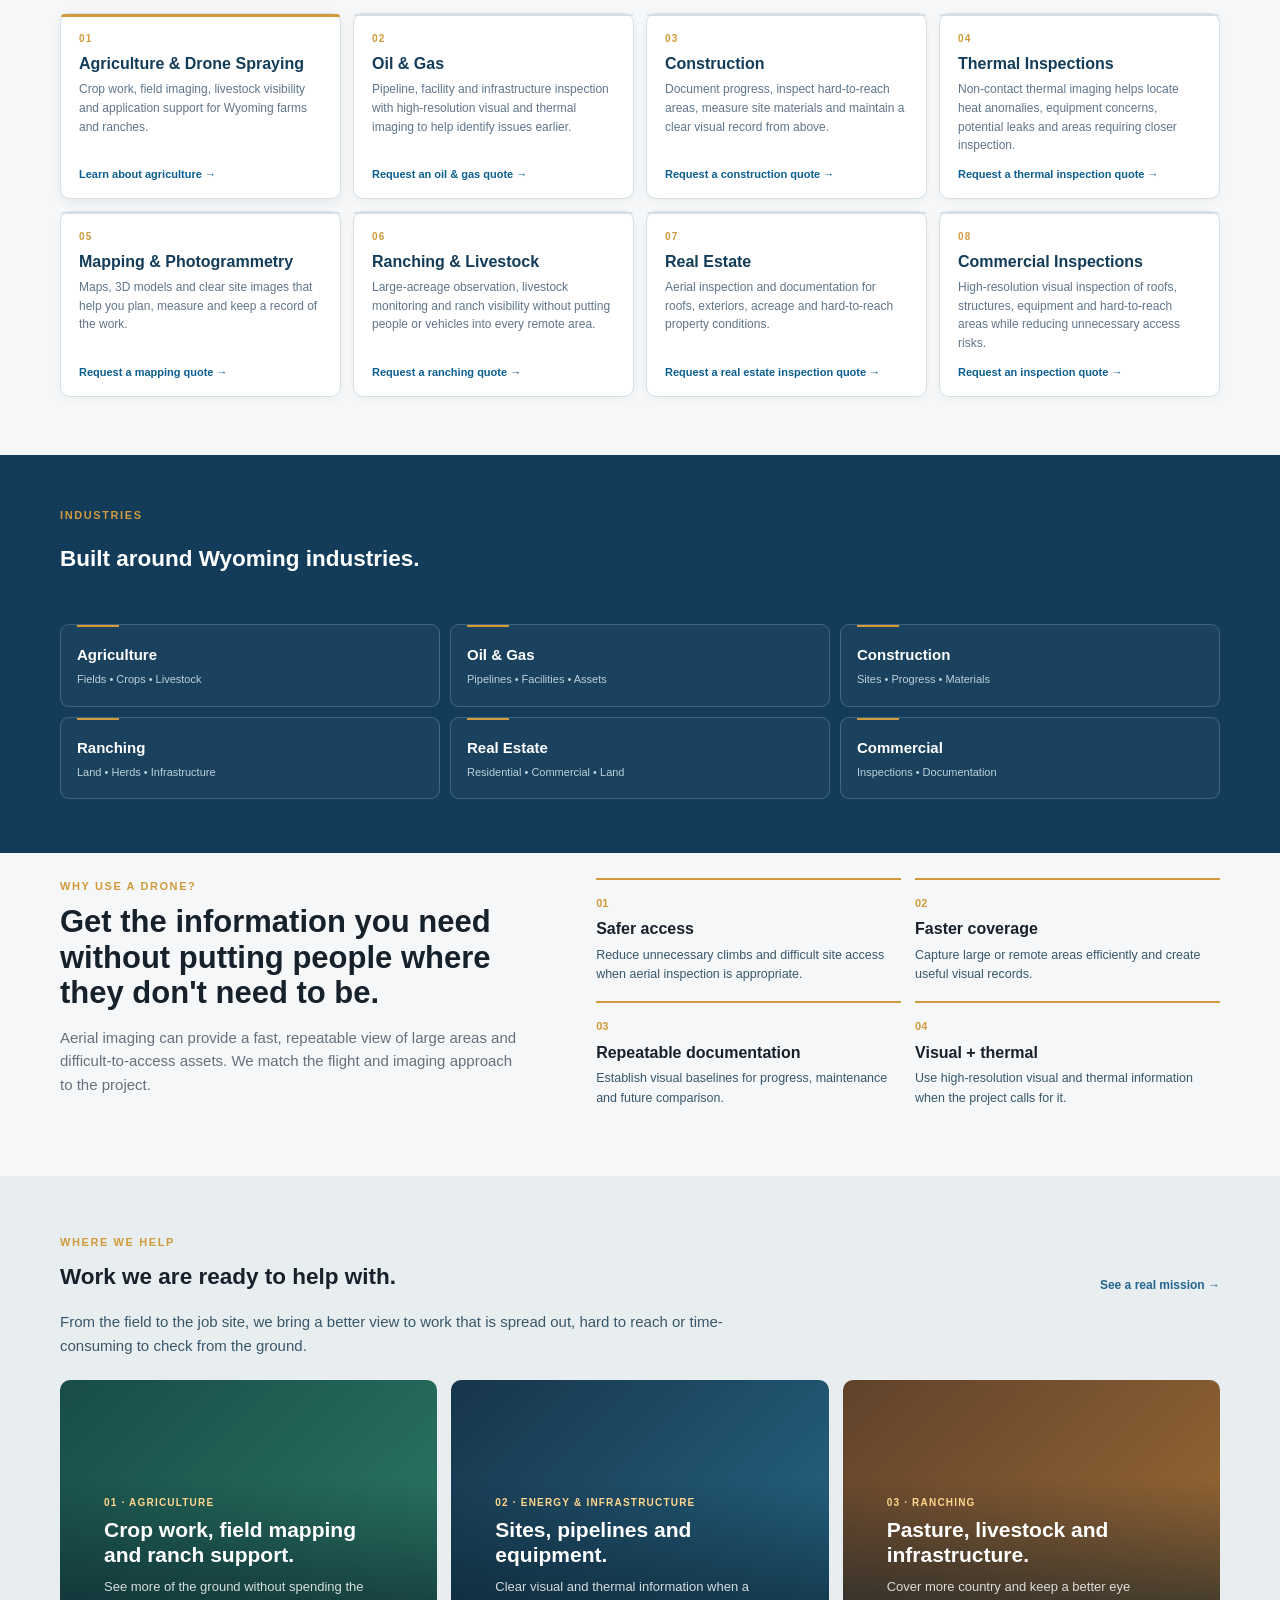
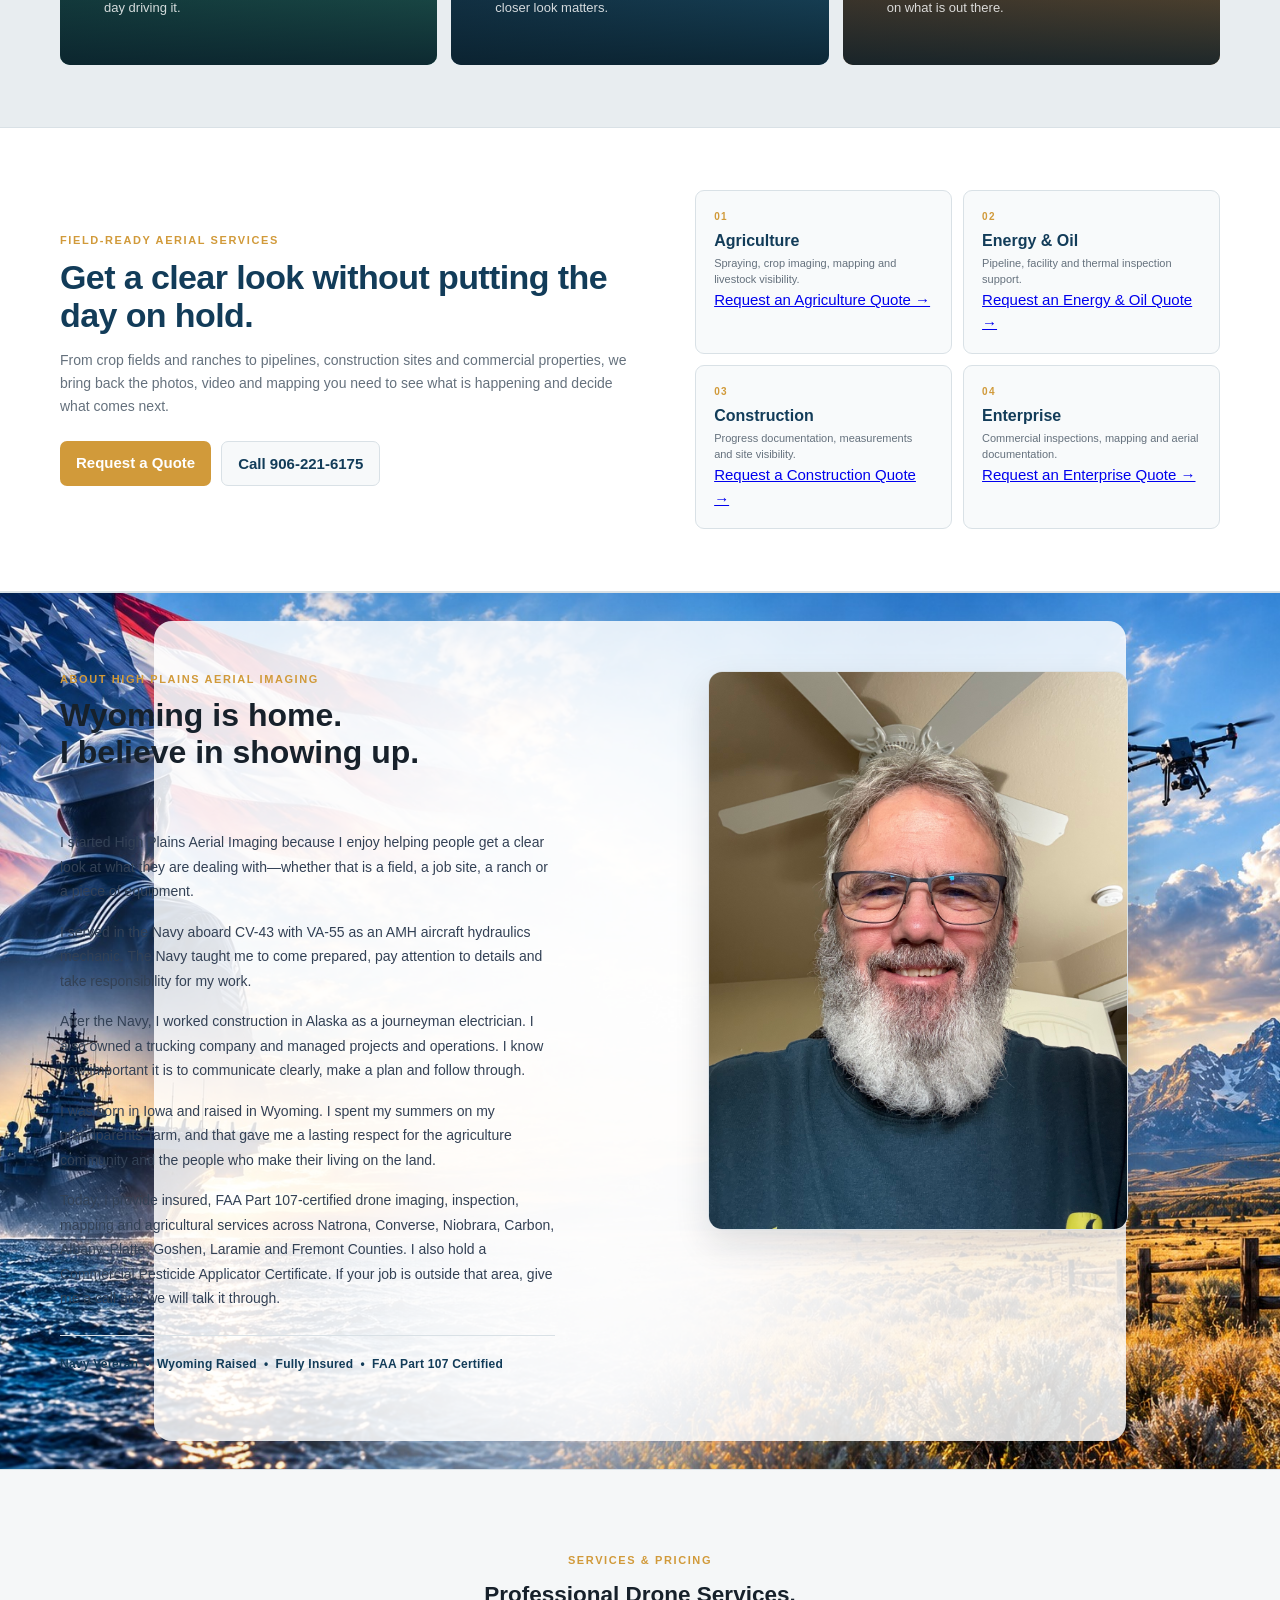
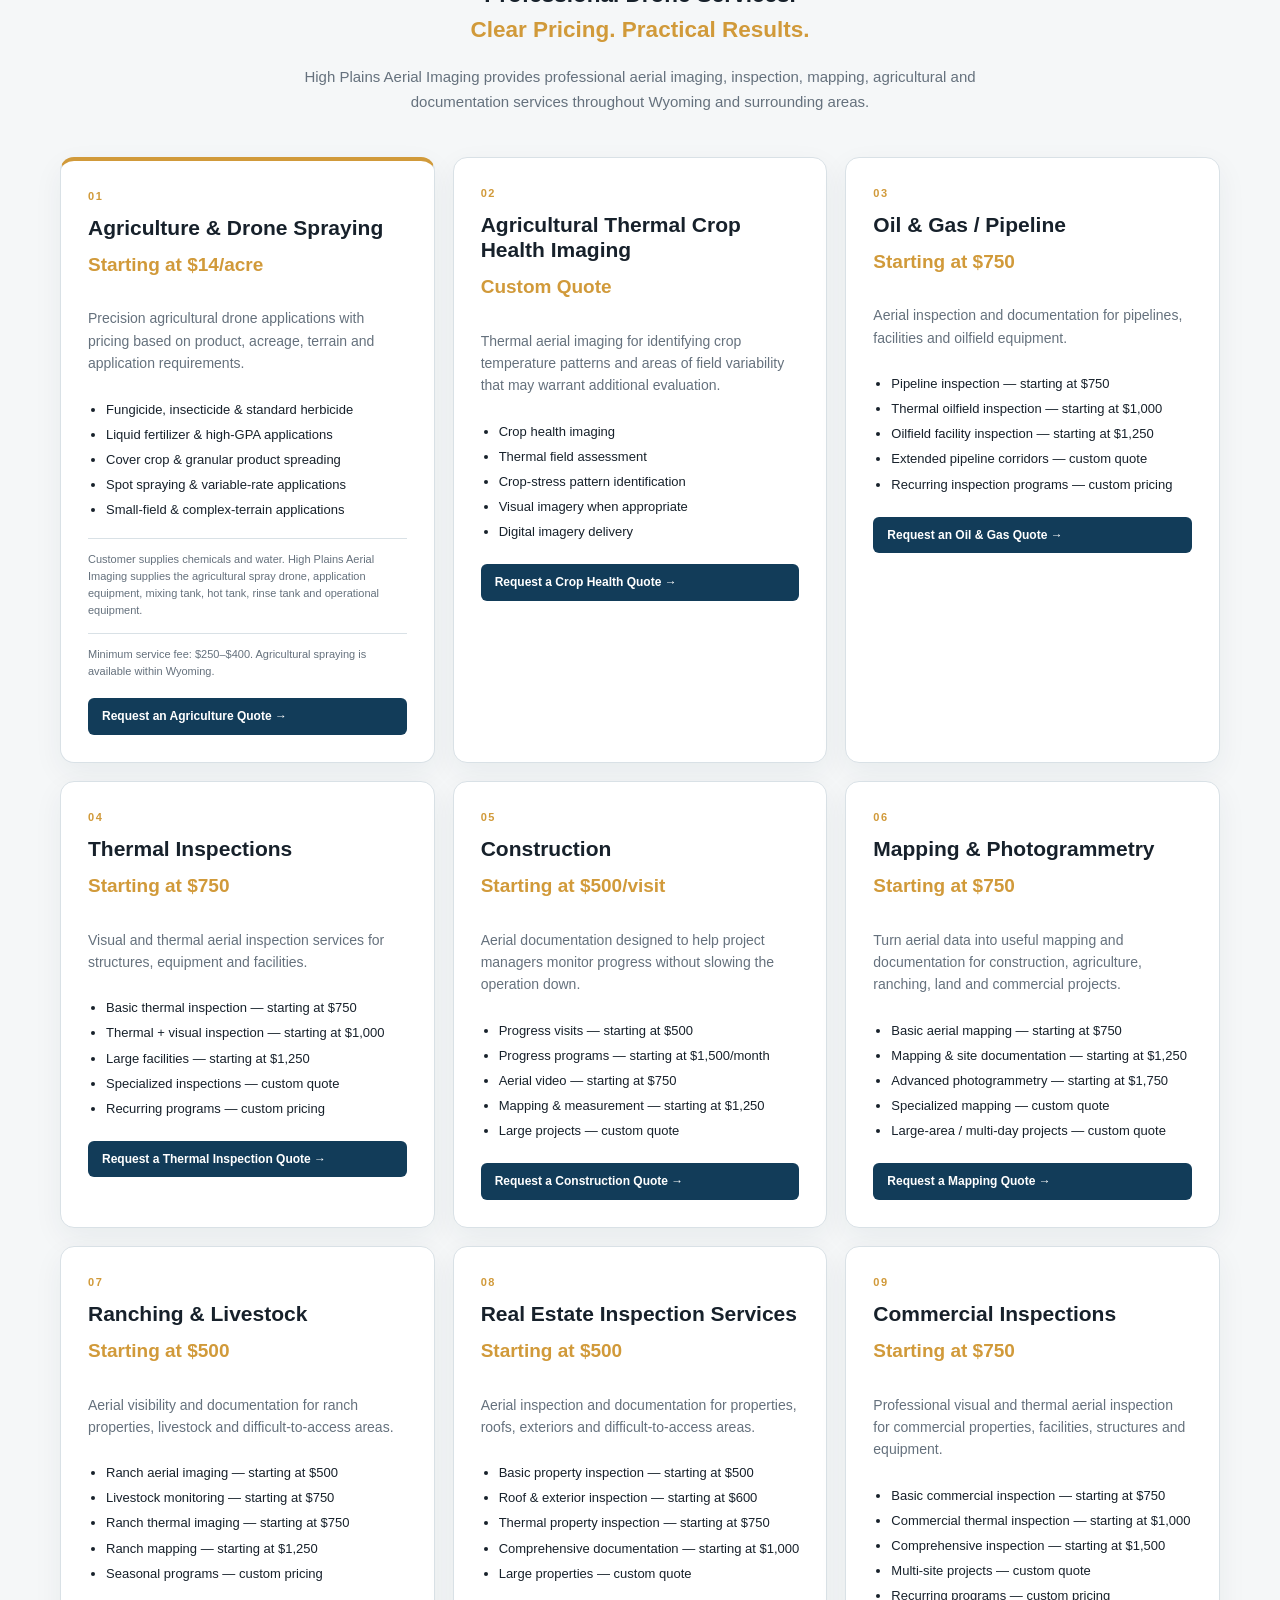
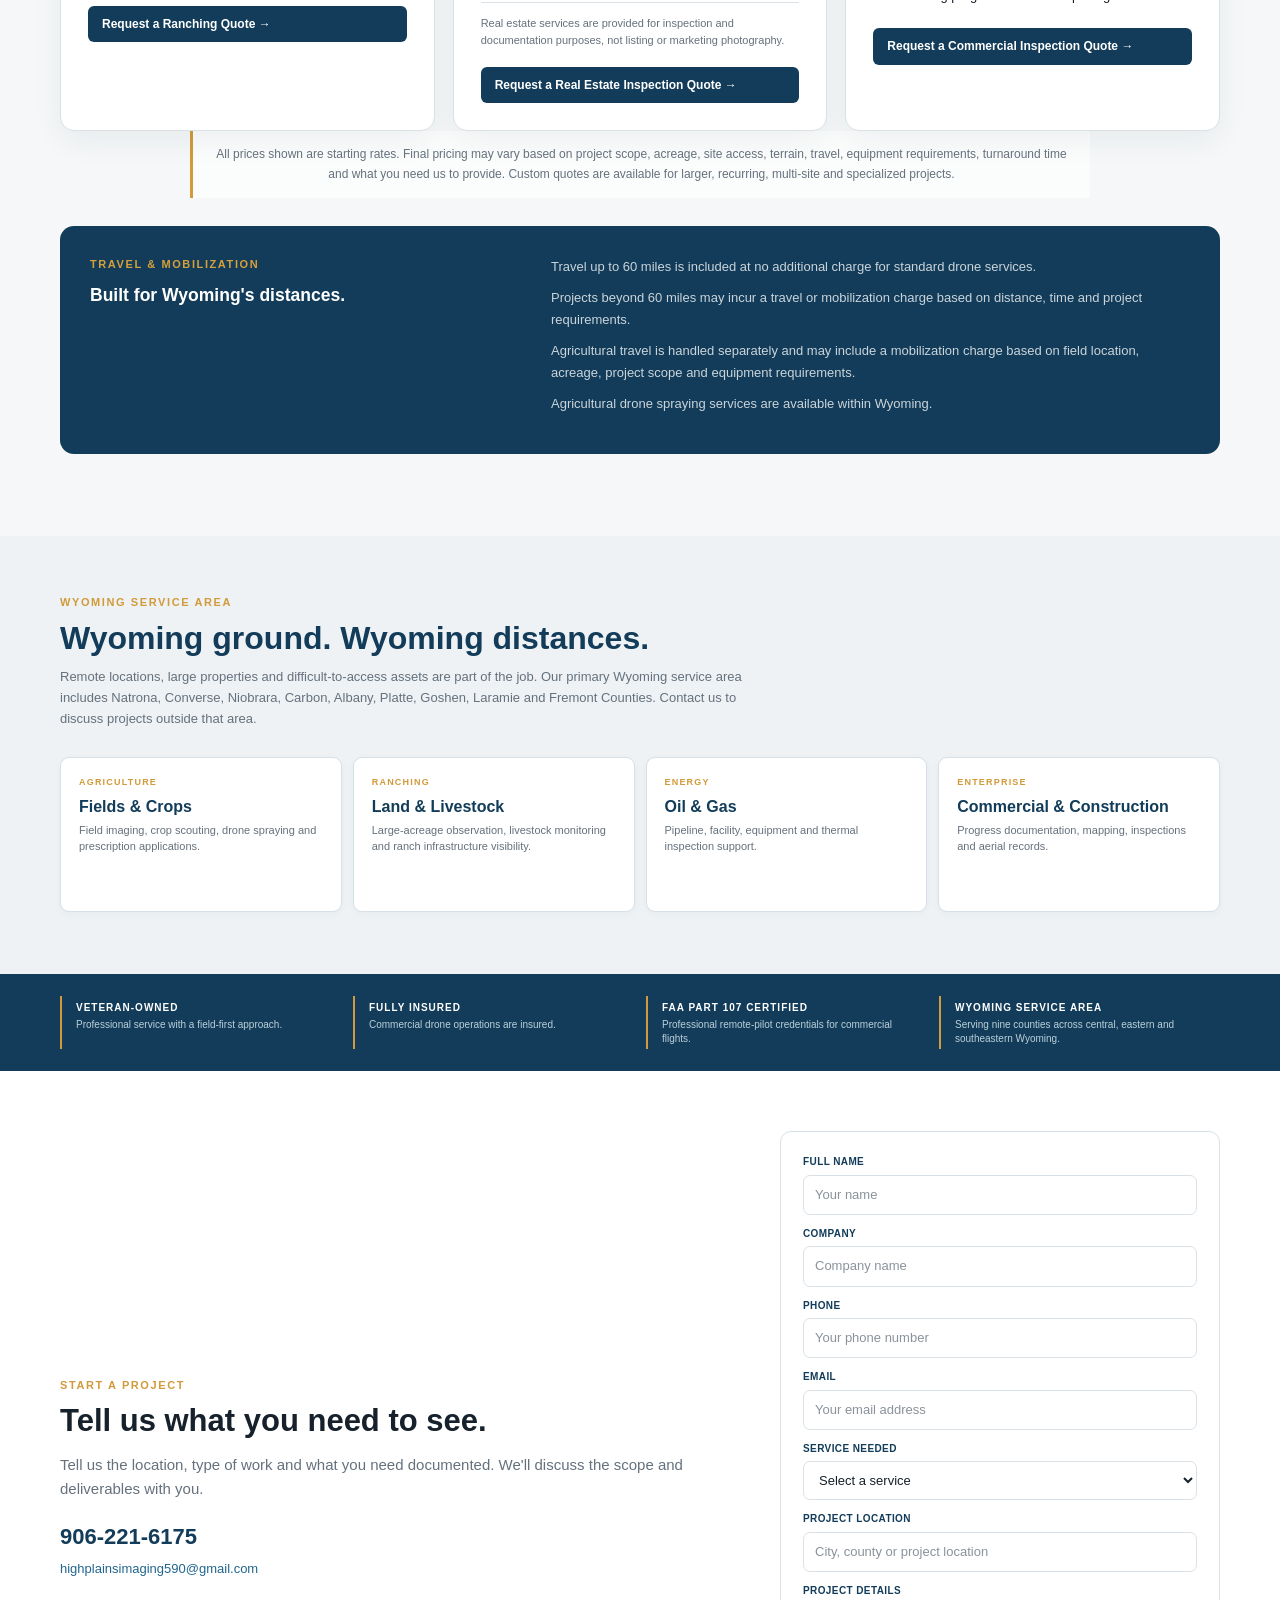
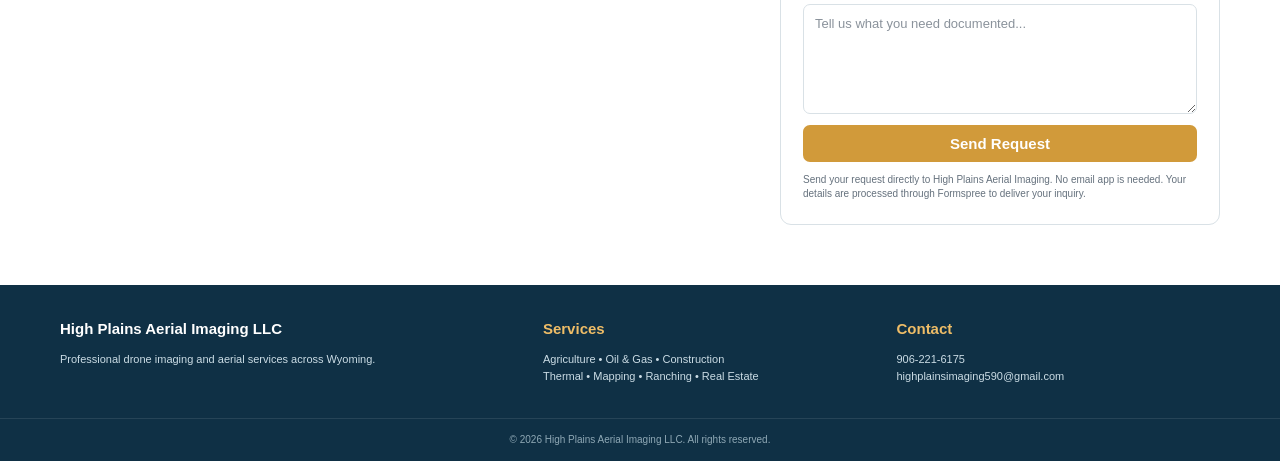
==== commit 4973349c: "Rewrite owner story in a personal voice" ====
--- a/index.html
+++ b/index.html
@@ -266,34 +266,18 @@
 
       <div class="v54-about-head">
         <p class="eyebrow">ABOUT HIGH PLAINS AERIAL IMAGING</p>
-        <h2>Wyoming raised.<br>Built on showing up.</h2>
+        <h2>Wyoming is home.<br>I believe in showing up.</h2>
       </div>
 <div class="v54-about-photo">
   <img src="/images/Owner-%20Photo.jpeg" alt="Owner of High Plains Aerial Imaging LLC">
 </div>
       <div class="v54-about-copy">
-        <p>
-          High Plains Aerial Imaging is owned by a Navy veteran who served aboard CV-43 with VA-55 as an AMH aircraft hydraulics mechanic.
-          That experience built a simple work ethic: be prepared, do the job right and take responsibility for the result.
-        </p>
-
-        <p>
-          After the Navy, I worked in construction as a journeyman electrician in Alaska, owned a trucking company, and led projects and operations.
-          I understand the value of clear communication, solid planning and following through when the work has to get done.
-        </p>
-
-        <p>
-          I was born in Iowa, raised in Wyoming, and spent my summers on my grandparents' farm.
-          That is where my respect for the agriculture community comes from. The people who work the land deserve service that is straightforward, dependable and built around the real demands of the day.
-        </p>
-
-        <p>
-          Today, High Plains Aerial Imaging brings that same approach to insured, FAA Part 107-certified drone imaging, inspection, mapping and agricultural work across Wyoming. I also hold a Commercial Pesticide Applicator Certificate.
-        </p>
-
-        <p class="v54-about-trust">
-          Navy Veteran &nbsp;•&nbsp; Wyoming Raised &nbsp;•&nbsp; Fully Insured &nbsp;•&nbsp; FAA Part 107 Certified
-        </p>
+        <p>I started High Plains Aerial Imaging because I enjoy helping people get a clear look at what they are dealing with—whether that is a field, a job site, a ranch or a piece of equipment.</p>
+        <p>I served in the Navy aboard CV-43 with VA-55 as an AMH aircraft hydraulics mechanic. The Navy taught me to come prepared, pay attention to details and take responsibility for my work.</p>
+        <p>After the Navy, I worked construction in Alaska as a journeyman electrician. I also owned a trucking company and managed projects and operations. I know how important it is to communicate clearly, make a plan and follow through.</p>
+        <p>I was born in Iowa and raised in Wyoming. I spent my summers on my grandparents' farm, and that gave me a lasting respect for the agriculture community and the people who make their living on the land.</p>
+        <p>Today, I provide insured, FAA Part 107-certified drone imaging, inspection, mapping and agricultural services across Natrona, Converse, Niobrara, Carbon, Albany, Platte, Goshen, Laramie and Fremont Counties. I also hold a Commercial Pesticide Applicator Certificate. If your job is outside that area, give me a call and we will talk it through.</p>
+        <p class="v54-about-trust">Navy Veteran &nbsp;•&nbsp; Wyoming Raised &nbsp;•&nbsp; Fully Insured &nbsp;•&nbsp; FAA Part 107 Certified</p>
       </div>
 
     </div>
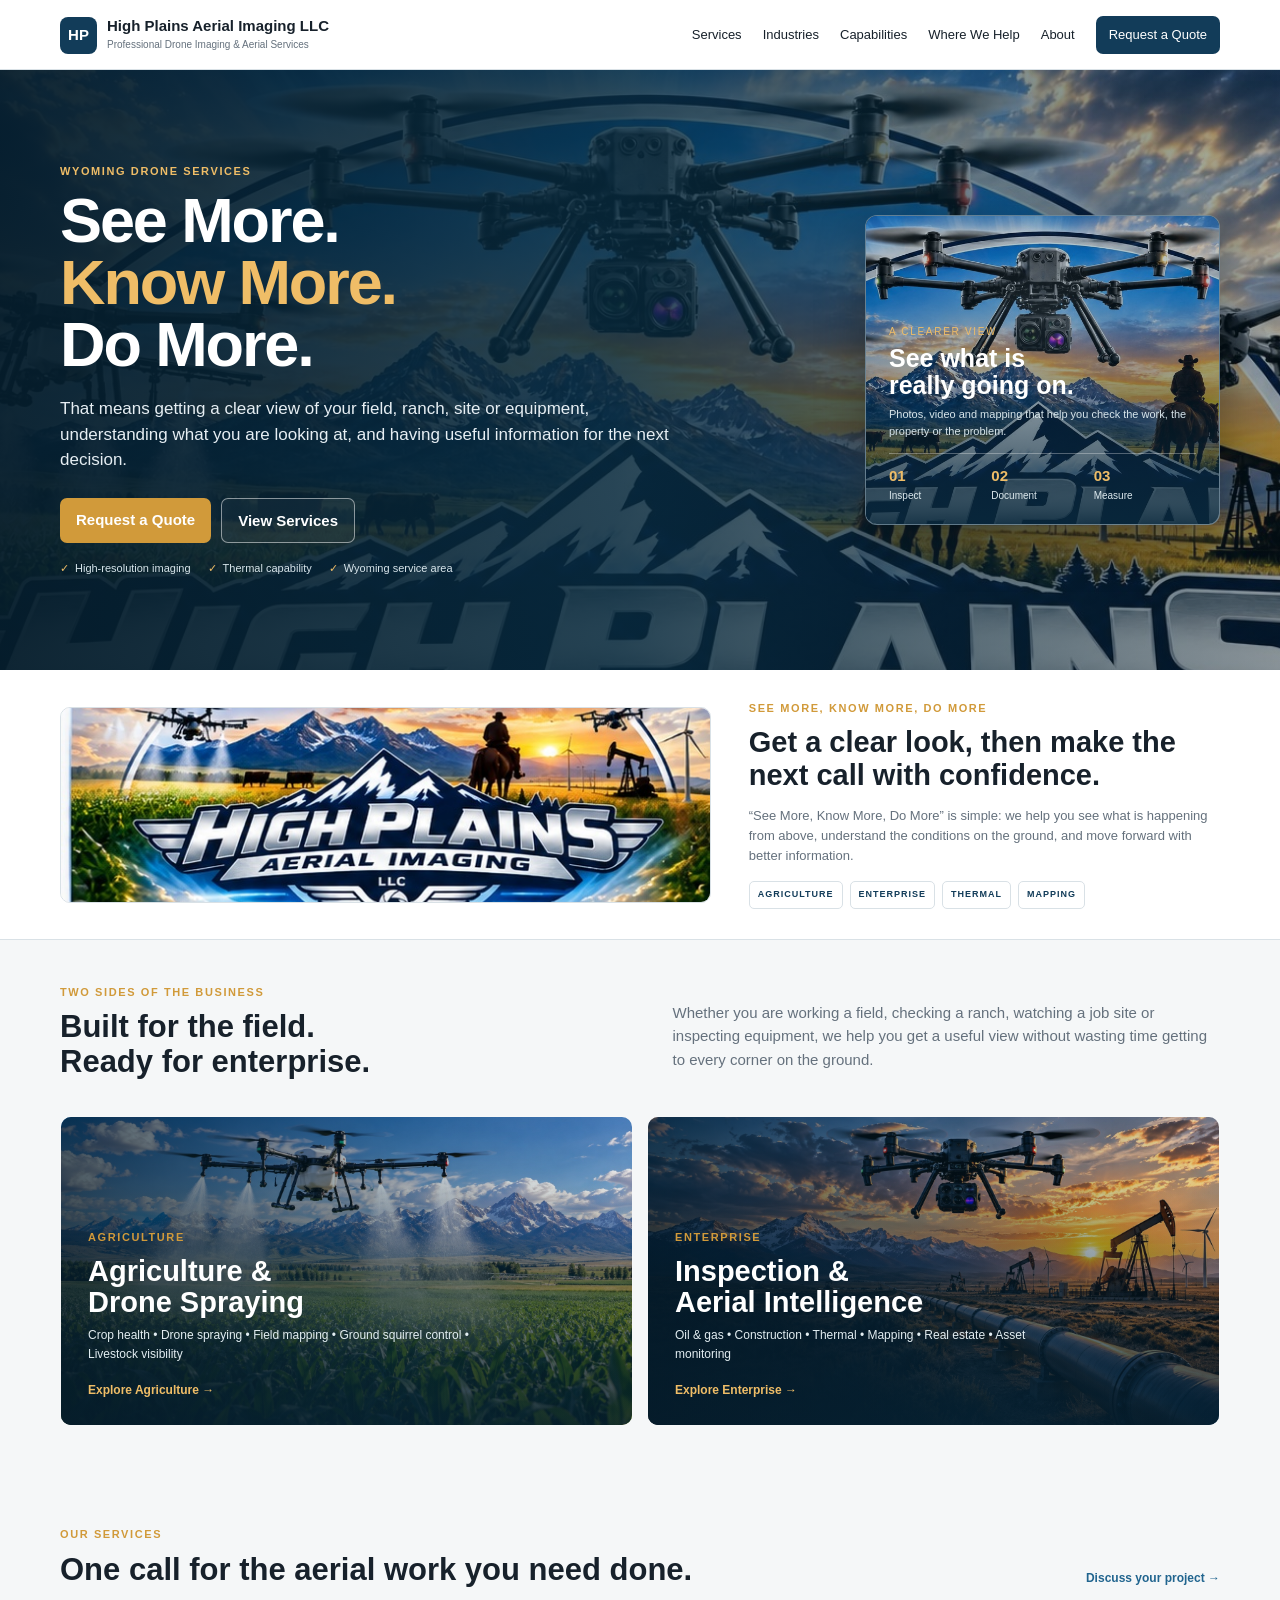
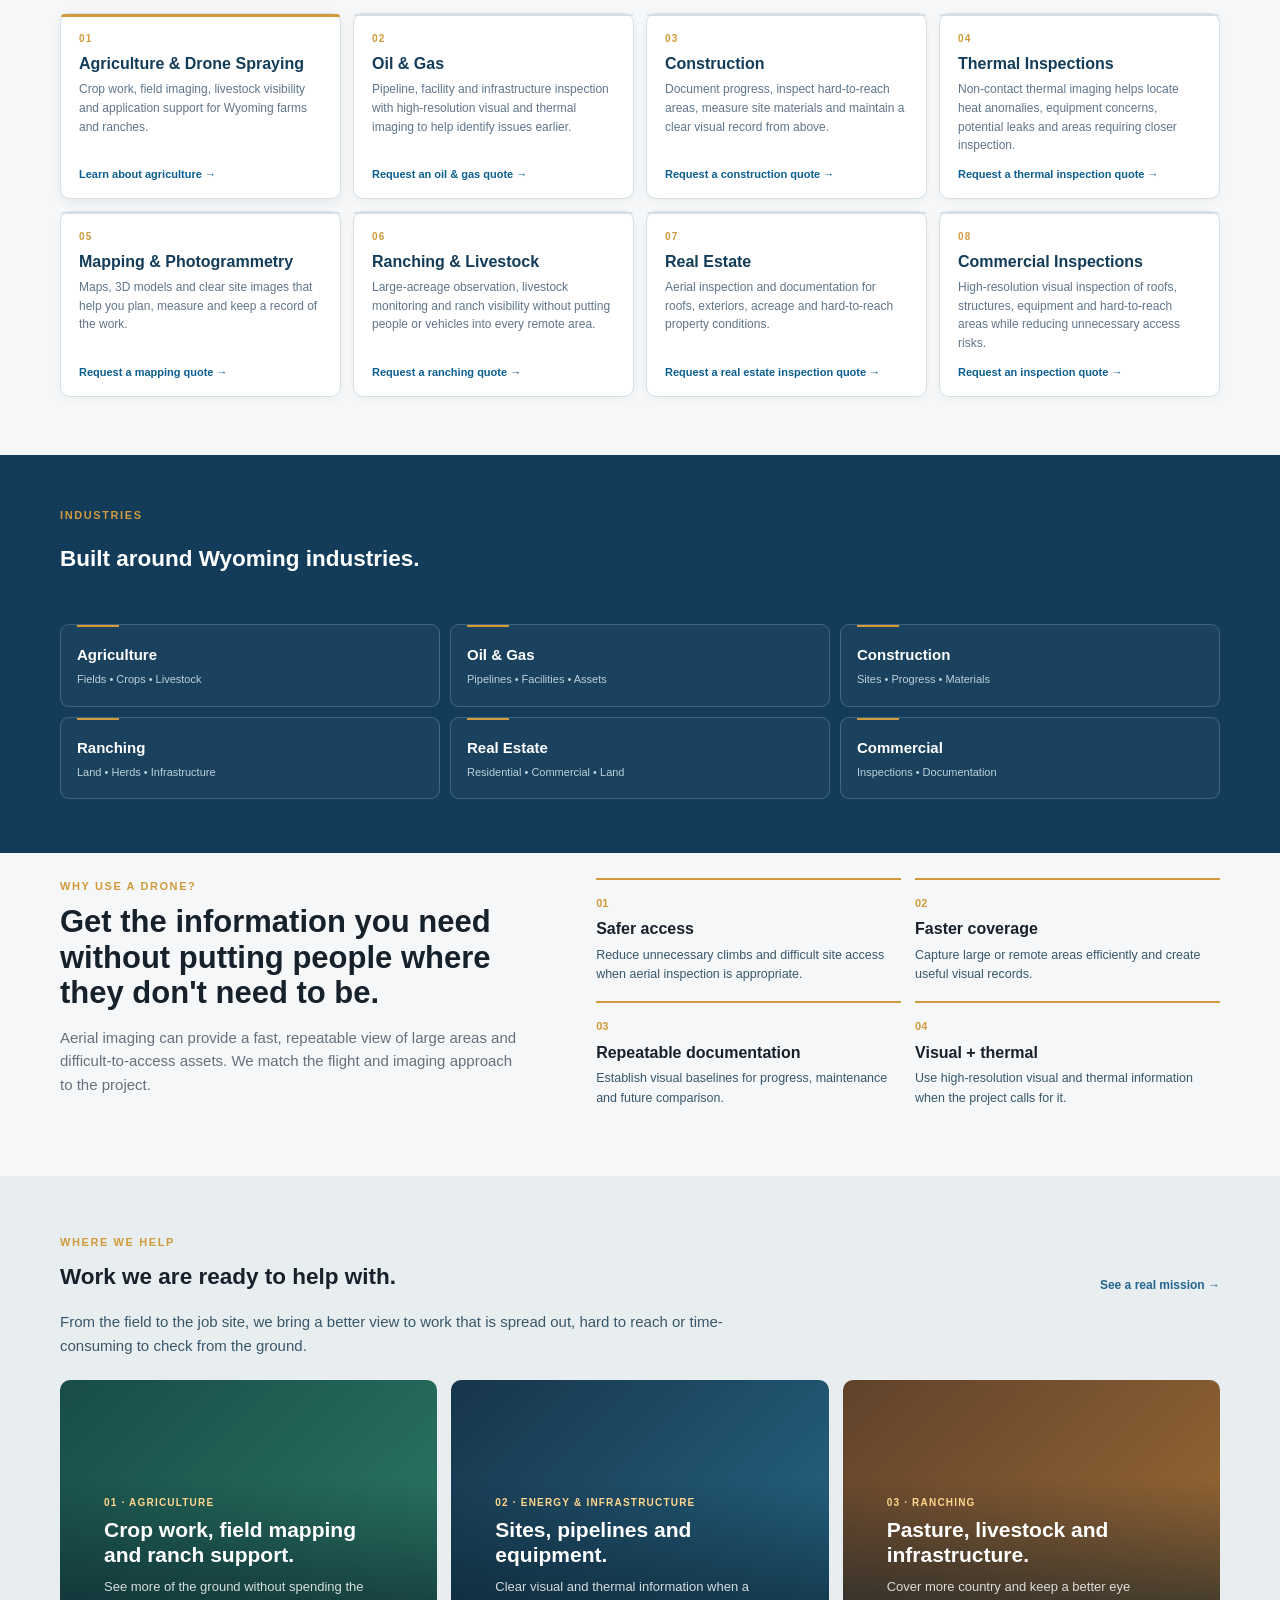
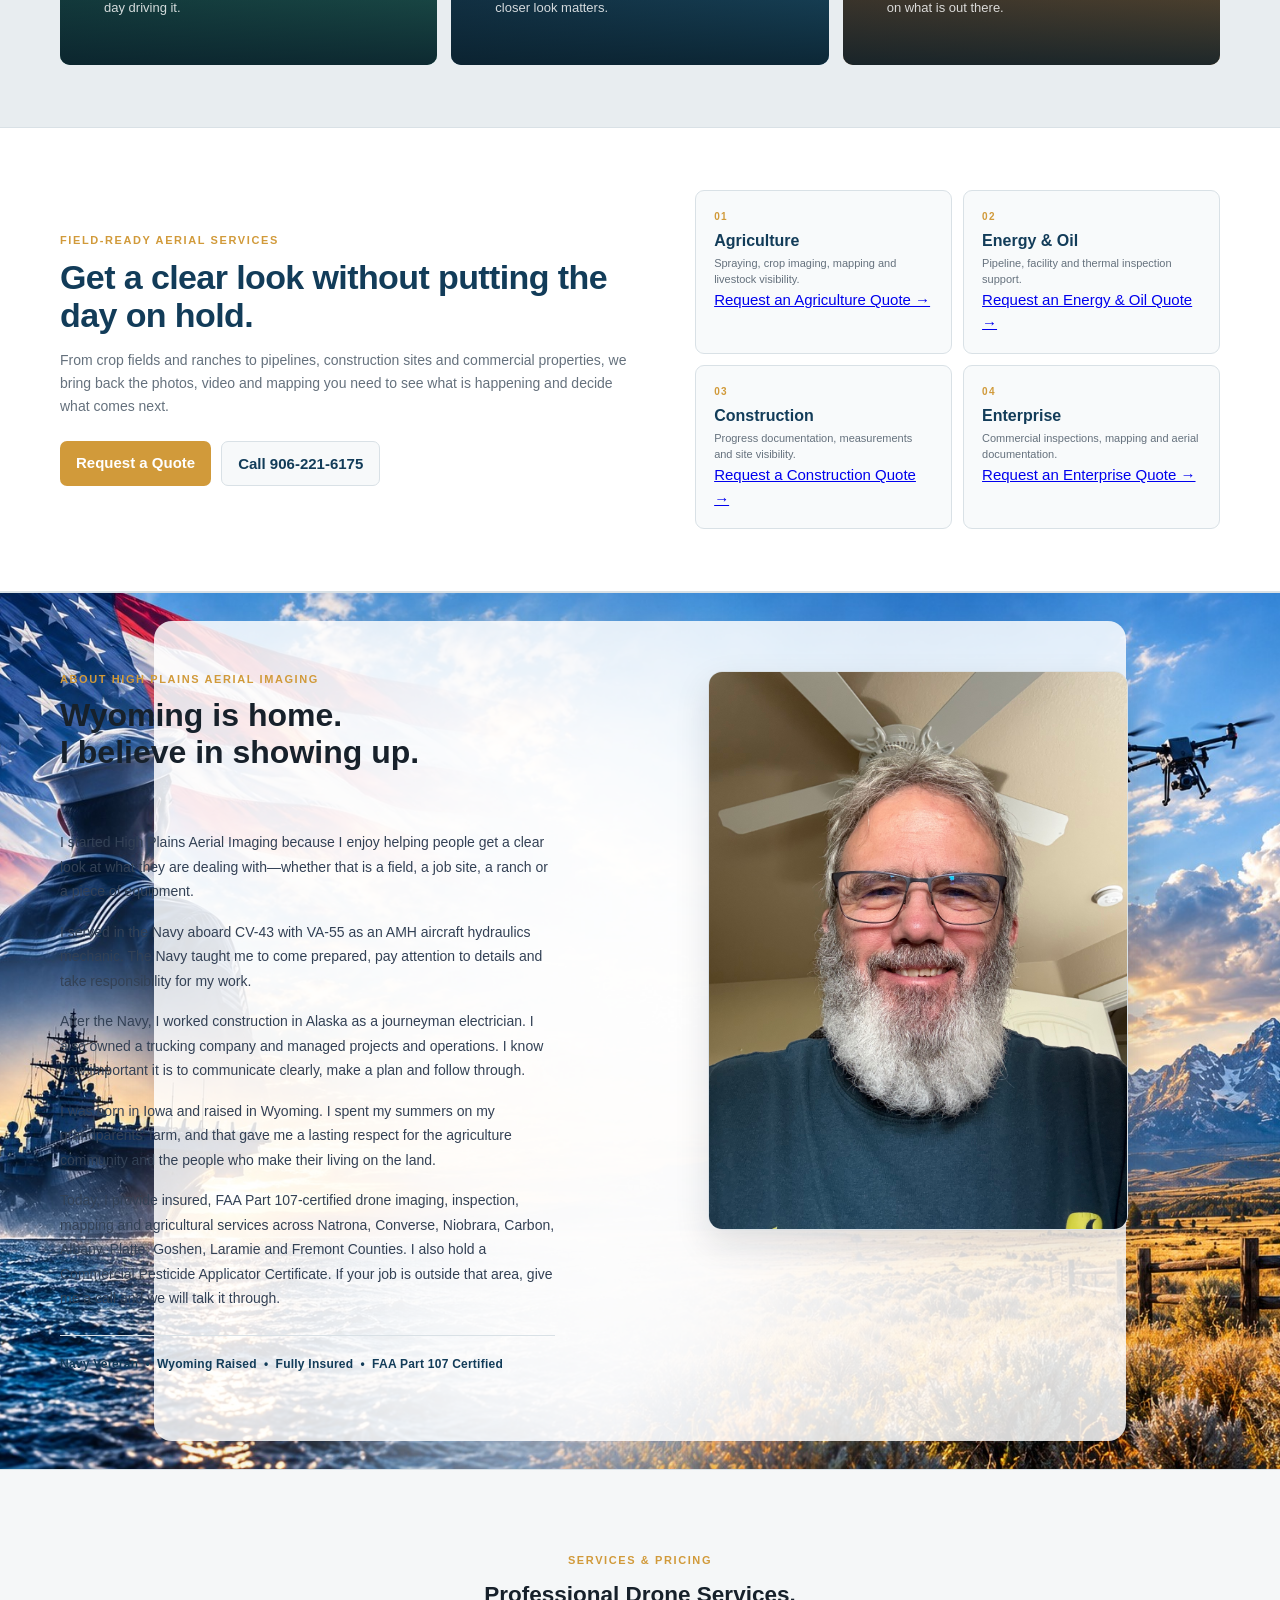
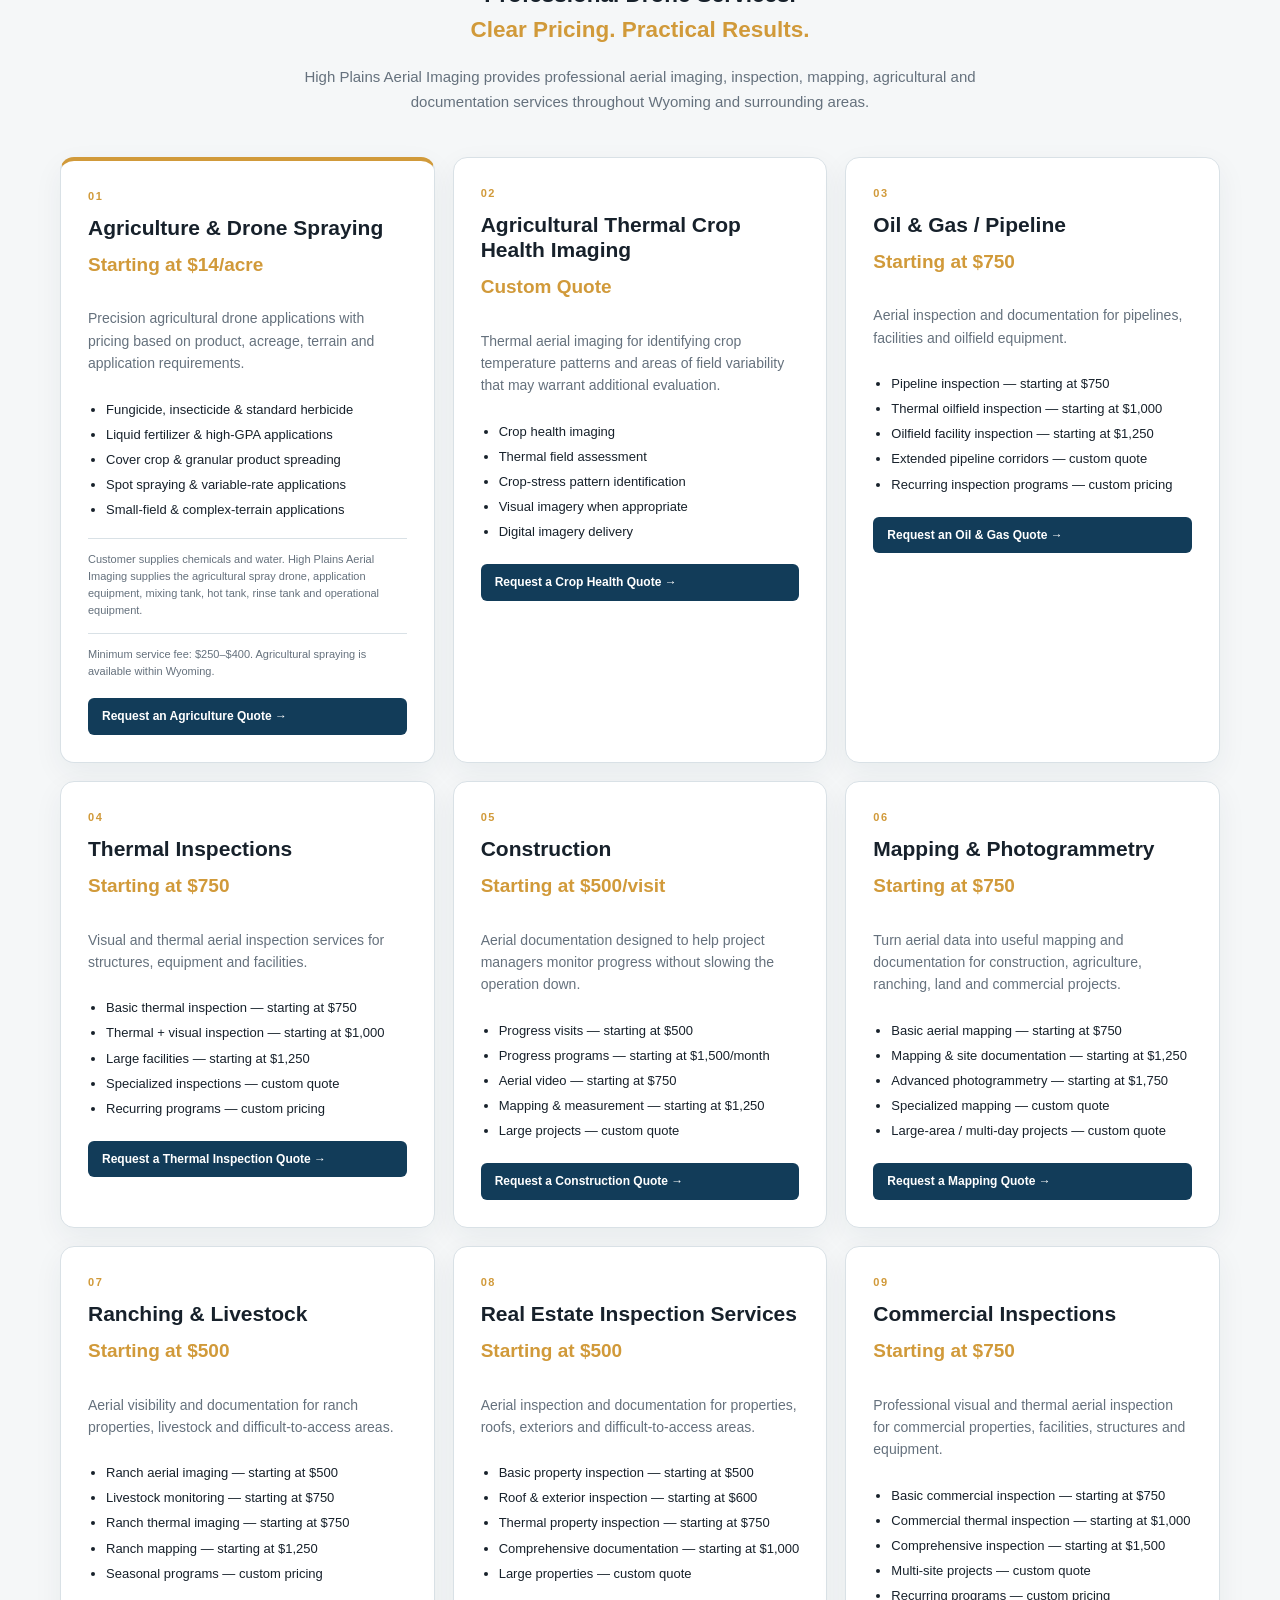
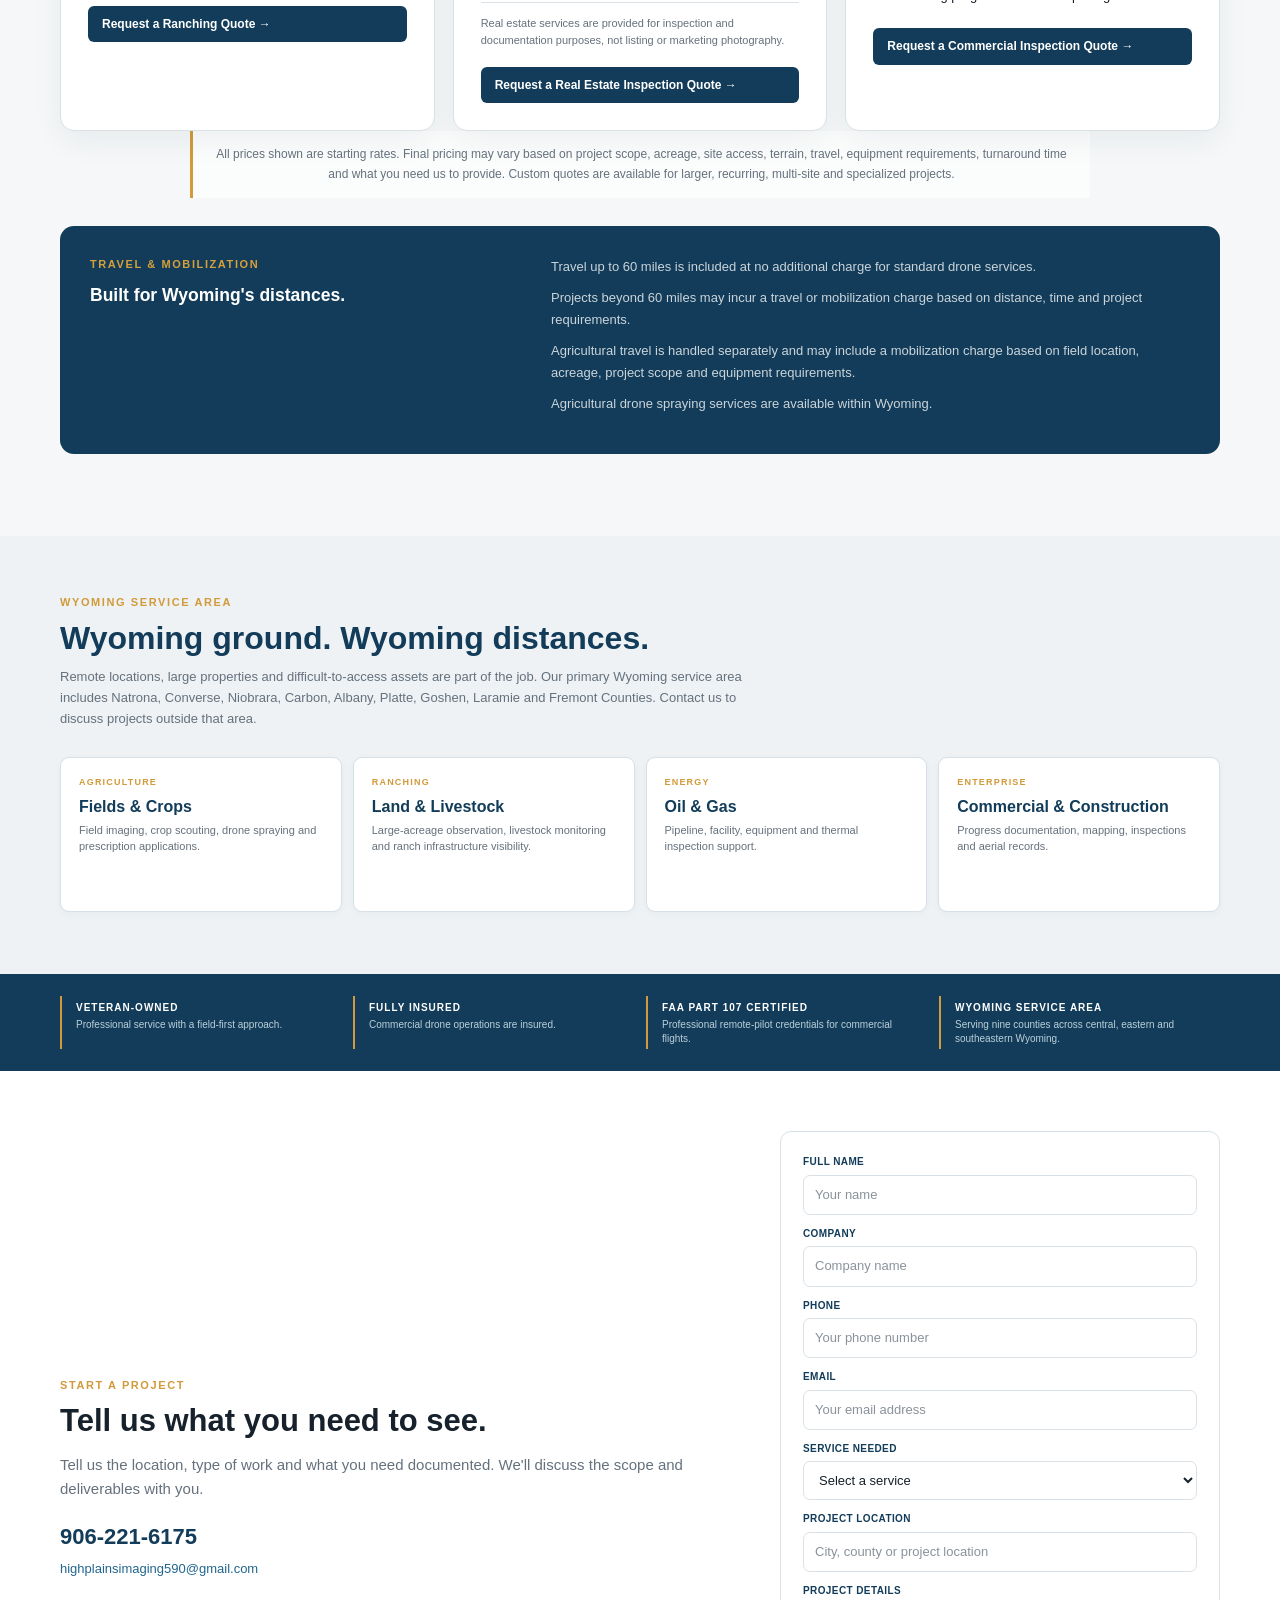
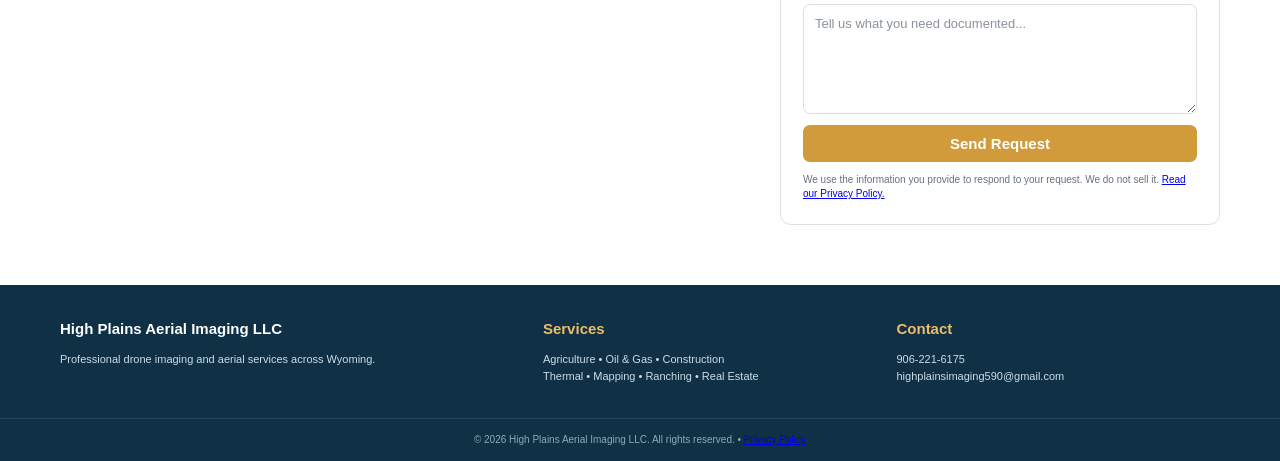
==== commit 8e22106a: "Add privacy policy links and form notice" ====
--- a/index.html
+++ b/index.html
@@ -6,7 +6,7 @@
 <title>Wyoming Drone Spraying & Inspections | High Plains Aerial Imaging</title>
 <meta name="description" content="Veteran-owned Wyoming drone services: agricultural spraying, thermal inspections, aerial mapping and crop monitoring. Based in Casper. Request a quote.">
 <link rel="canonical" href="https://highplainsaerialimagingllc.com/">
-  <link rel="stylesheet" href="styles.css?v=57">
+  <link rel="stylesheet" href="styles.css?v=58">
 </head>
 <body>
 <header class="site-header">
@@ -637,7 +637,7 @@
 
         <button class="button primary big" type="submit">Send Request</button>
 
-        <small>Send your request directly to High Plains Aerial Imaging. No email app is needed. Your details are processed through Formspree to deliver your inquiry.</small>
+        <small>We use the information you provide to respond to your request. We do not sell it. <a href="privacy.html">Read our Privacy Policy.</a></small>
         <p id="quote-status" role="status" aria-live="polite" tabindex="-1" hidden></p>
         <noscript><small>After submitting, follow the confirmation or verification instructions on Formspree.</small></noscript>
 
@@ -646,7 +646,7 @@
   </div>
 </section>
 </main>
-<footer><div class="wrap footer-grid"><div><strong>High Plains Aerial Imaging LLC</strong><p>Professional drone imaging and aerial services across Wyoming.</p></div><div><b>Services</b><p>Agriculture • Oil &amp; Gas • Construction<br>Thermal • Mapping • Ranching • Real Estate</p></div><div><b>Contact</b><p>906-221-6175<br>highplainsimaging590@gmail.com</p></div></div><div class="copyright">© 2026 High Plains Aerial Imaging LLC. All rights reserved.</div></footer>
+<footer><div class="wrap footer-grid"><div><strong>High Plains Aerial Imaging LLC</strong><p>Professional drone imaging and aerial services across Wyoming.</p></div><div><b>Services</b><p>Agriculture • Oil &amp; Gas • Construction<br>Thermal • Mapping • Ranching • Real Estate</p></div><div><b>Contact</b><p>906-221-6175<br>highplainsimaging590@gmail.com</p></div></div><div class="copyright">© 2026 High Plains Aerial Imaging LLC. All rights reserved. <span aria-hidden="true">•</span> <a href="privacy.html">Privacy Policy</a></div></footer>
 <script>
 document.querySelectorAll('nav a').forEach(a=>a.addEventListener('click',()=>document.body.classList.remove('menu-open')));
 
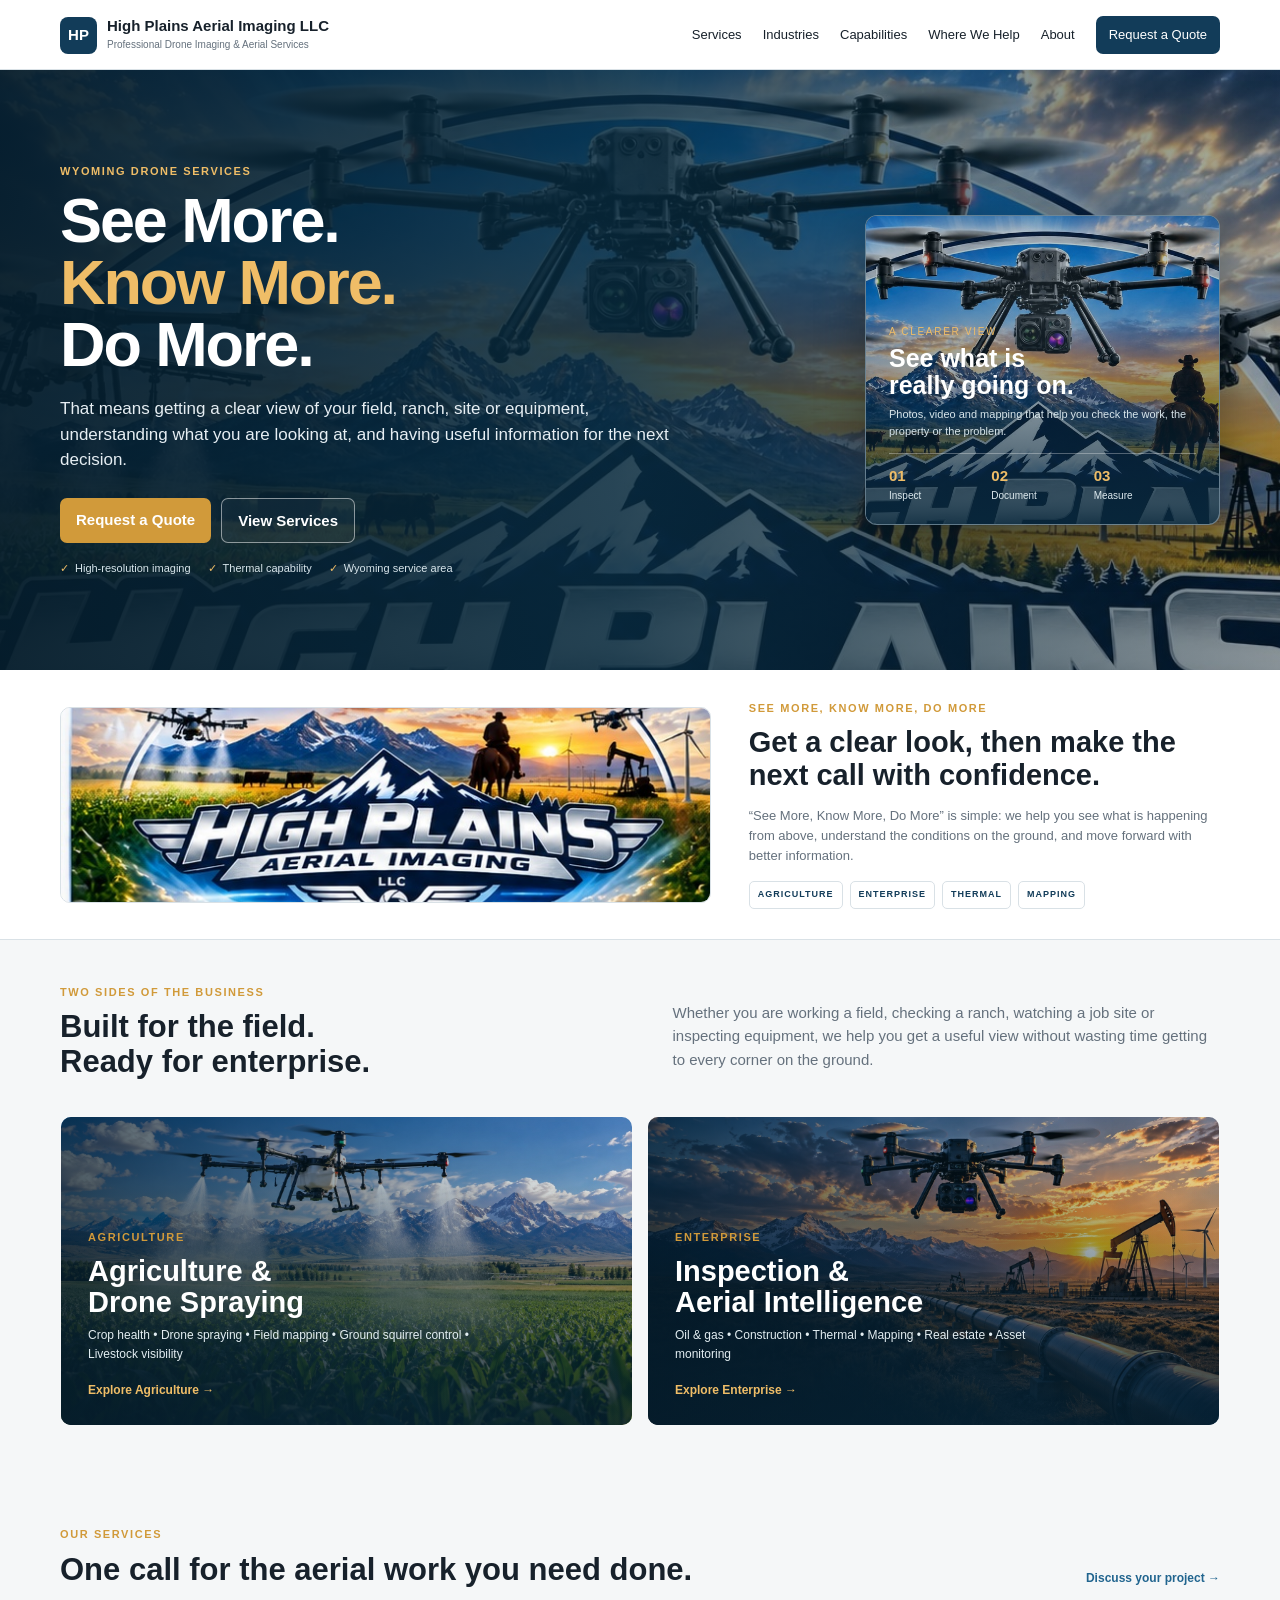
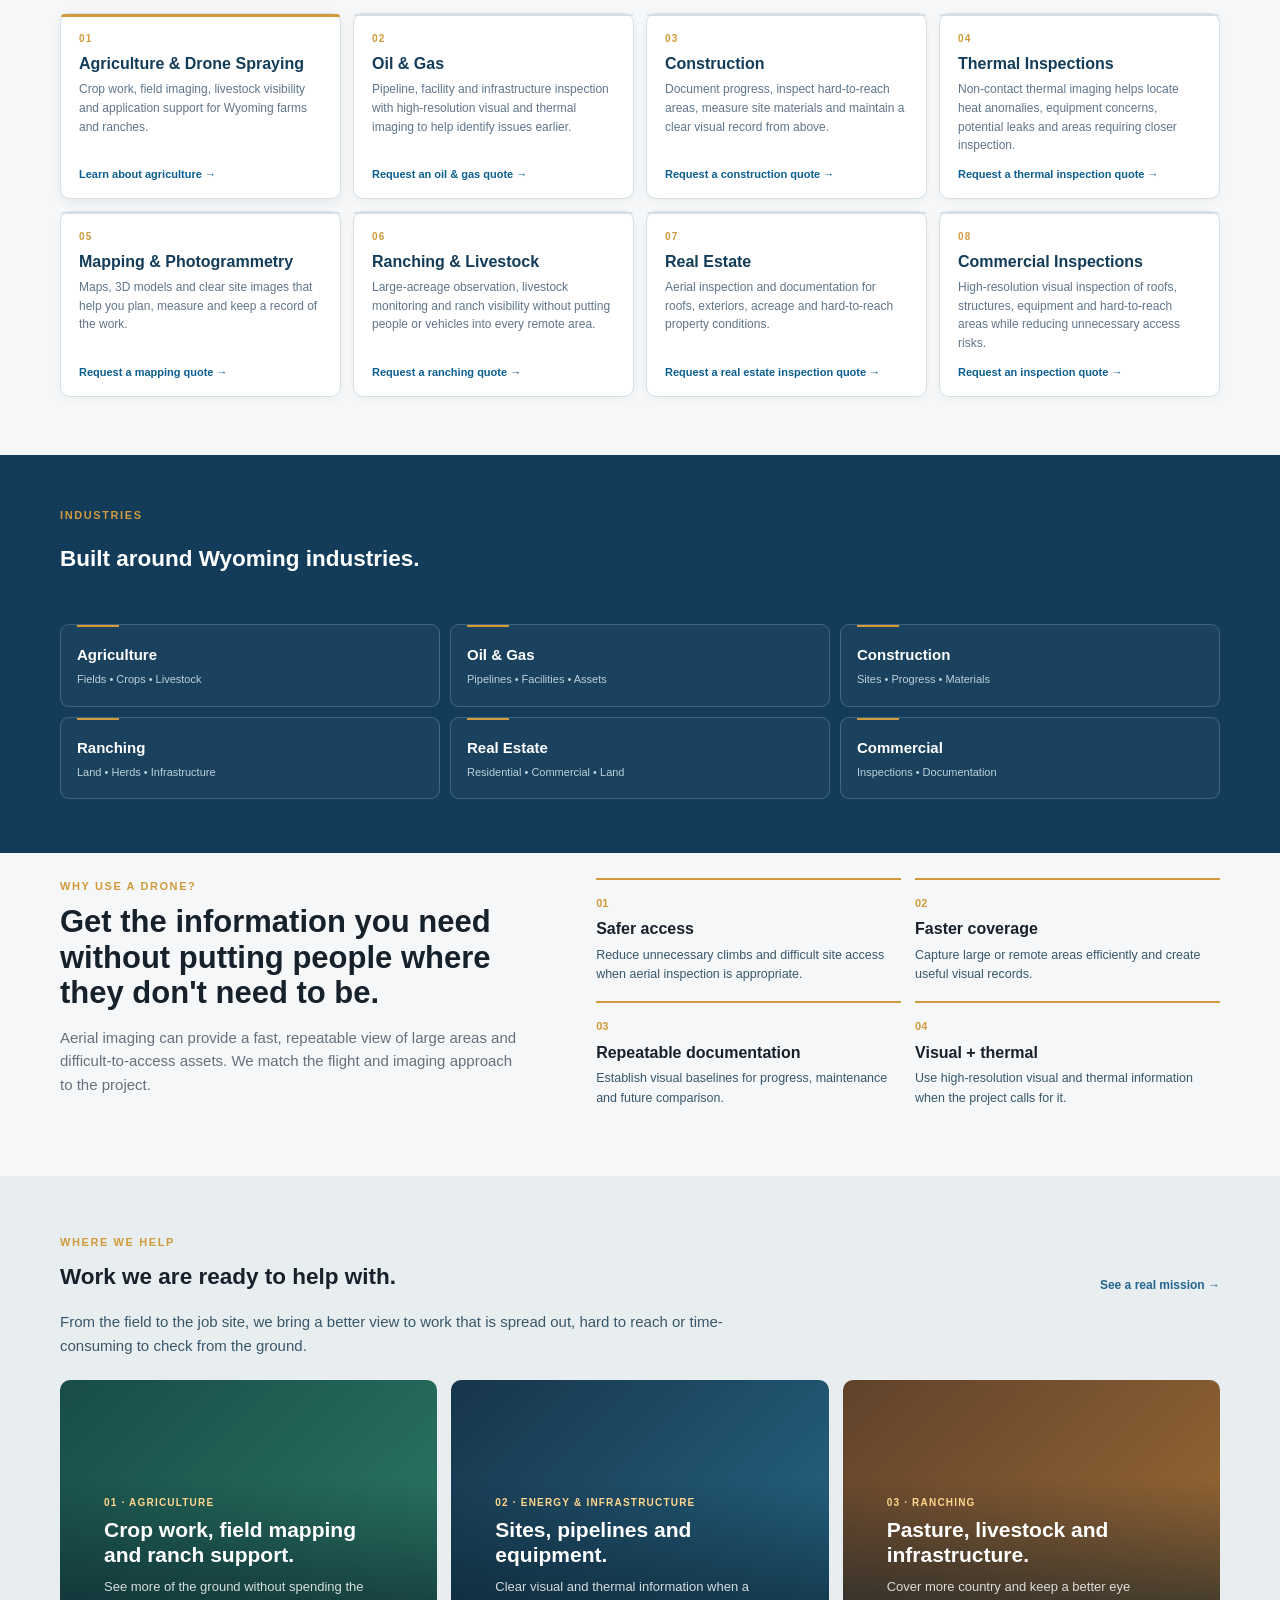
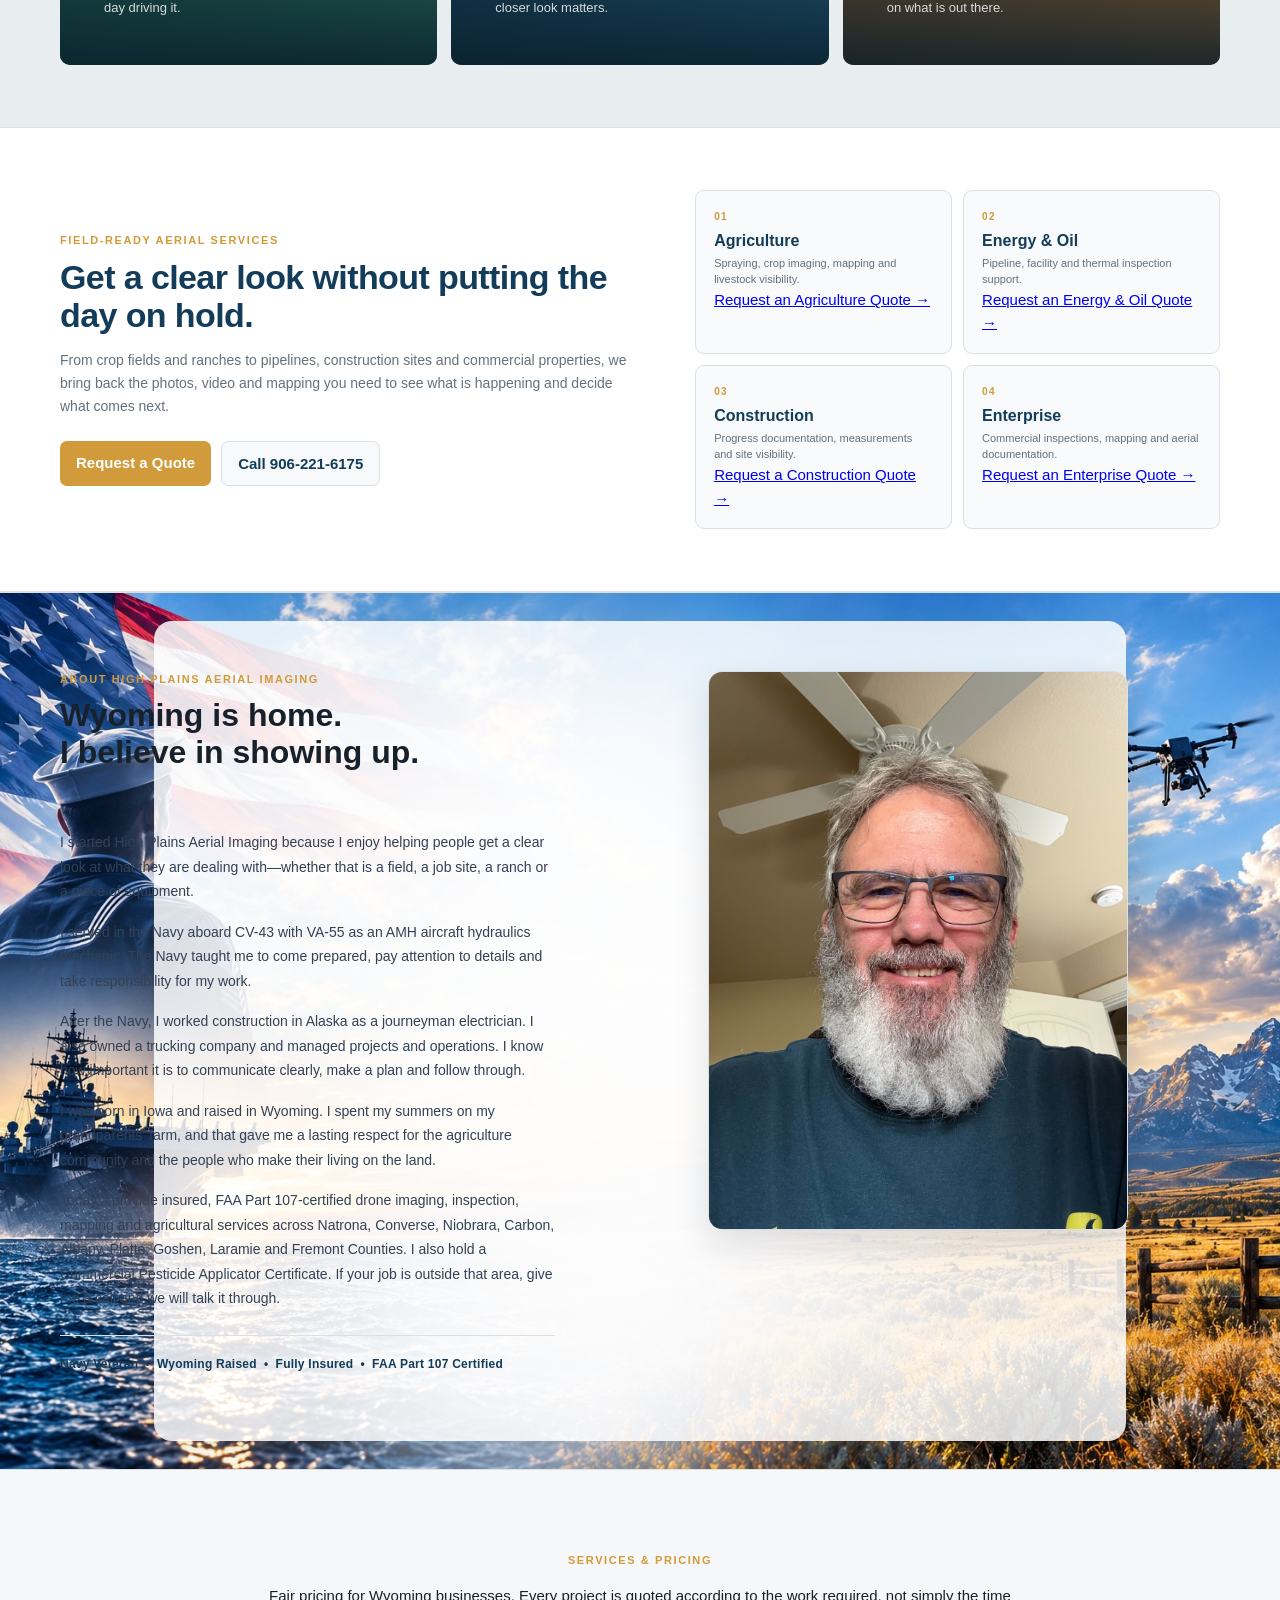
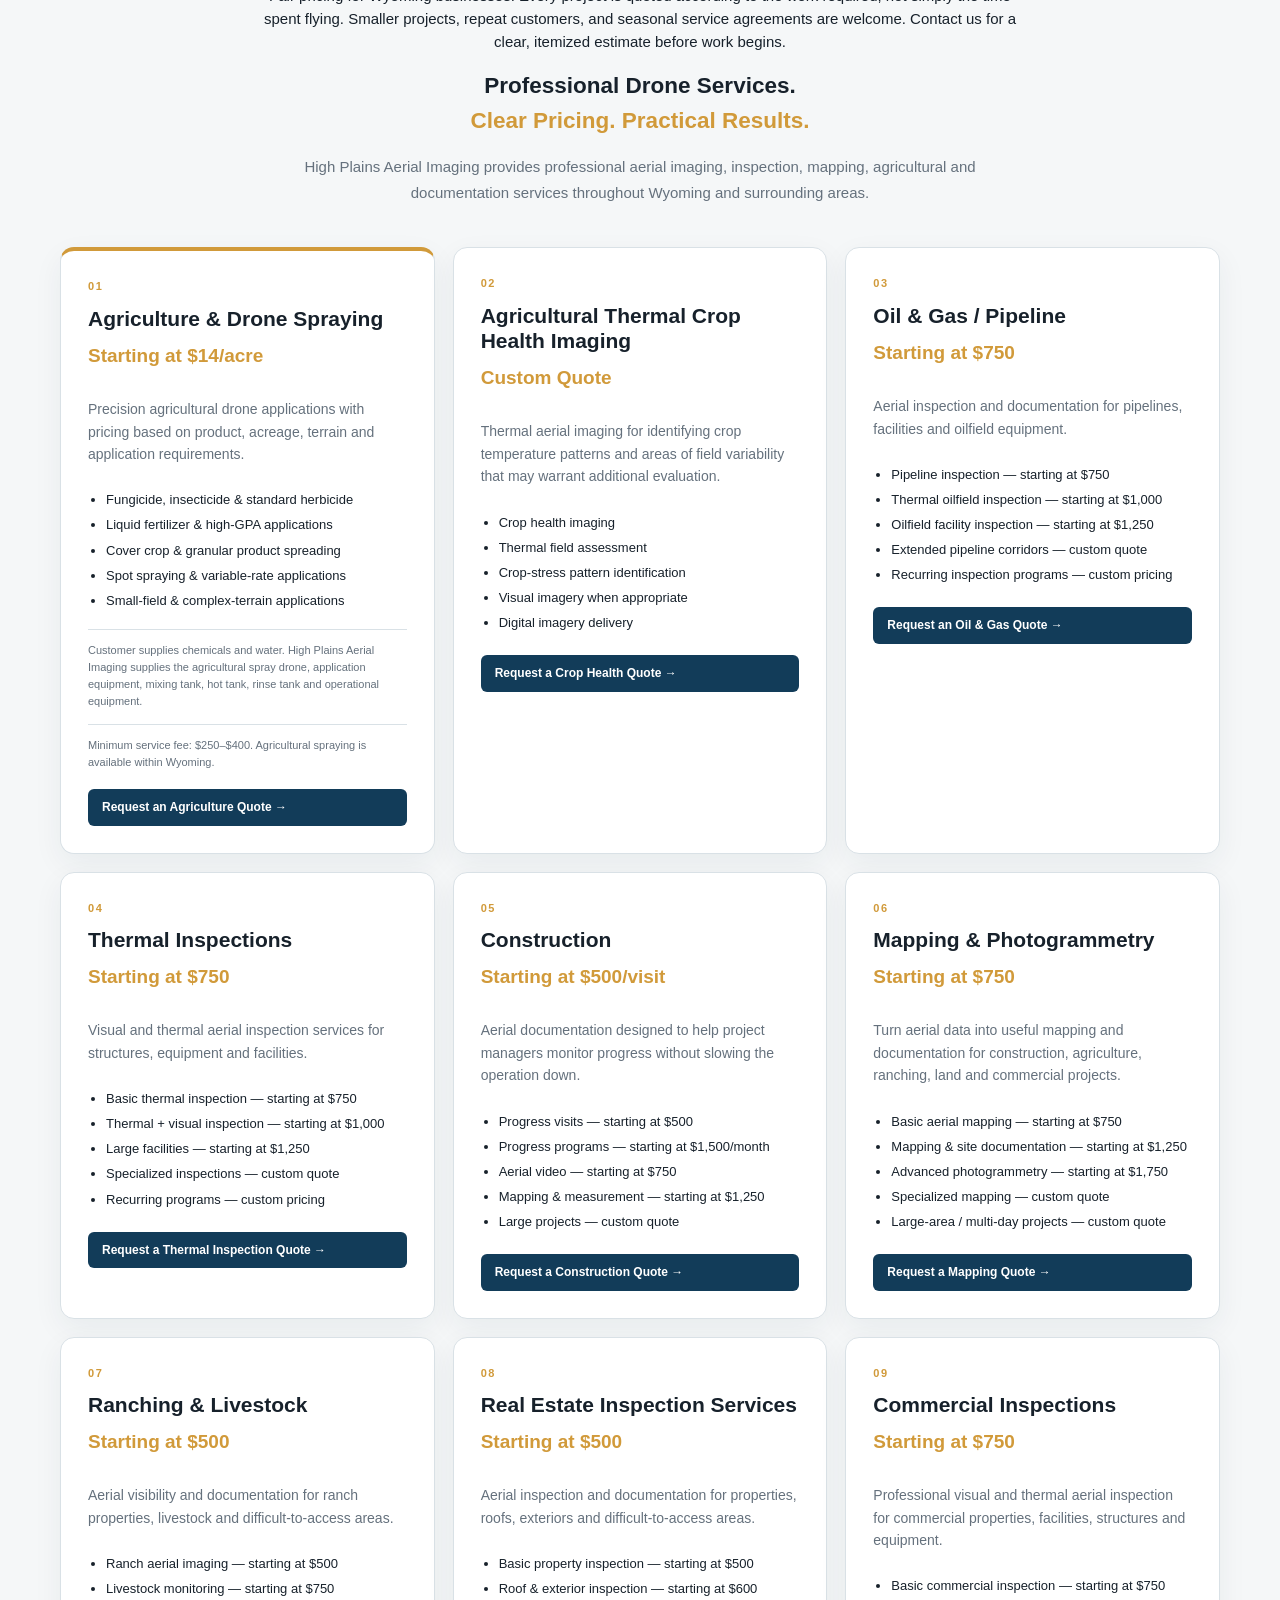
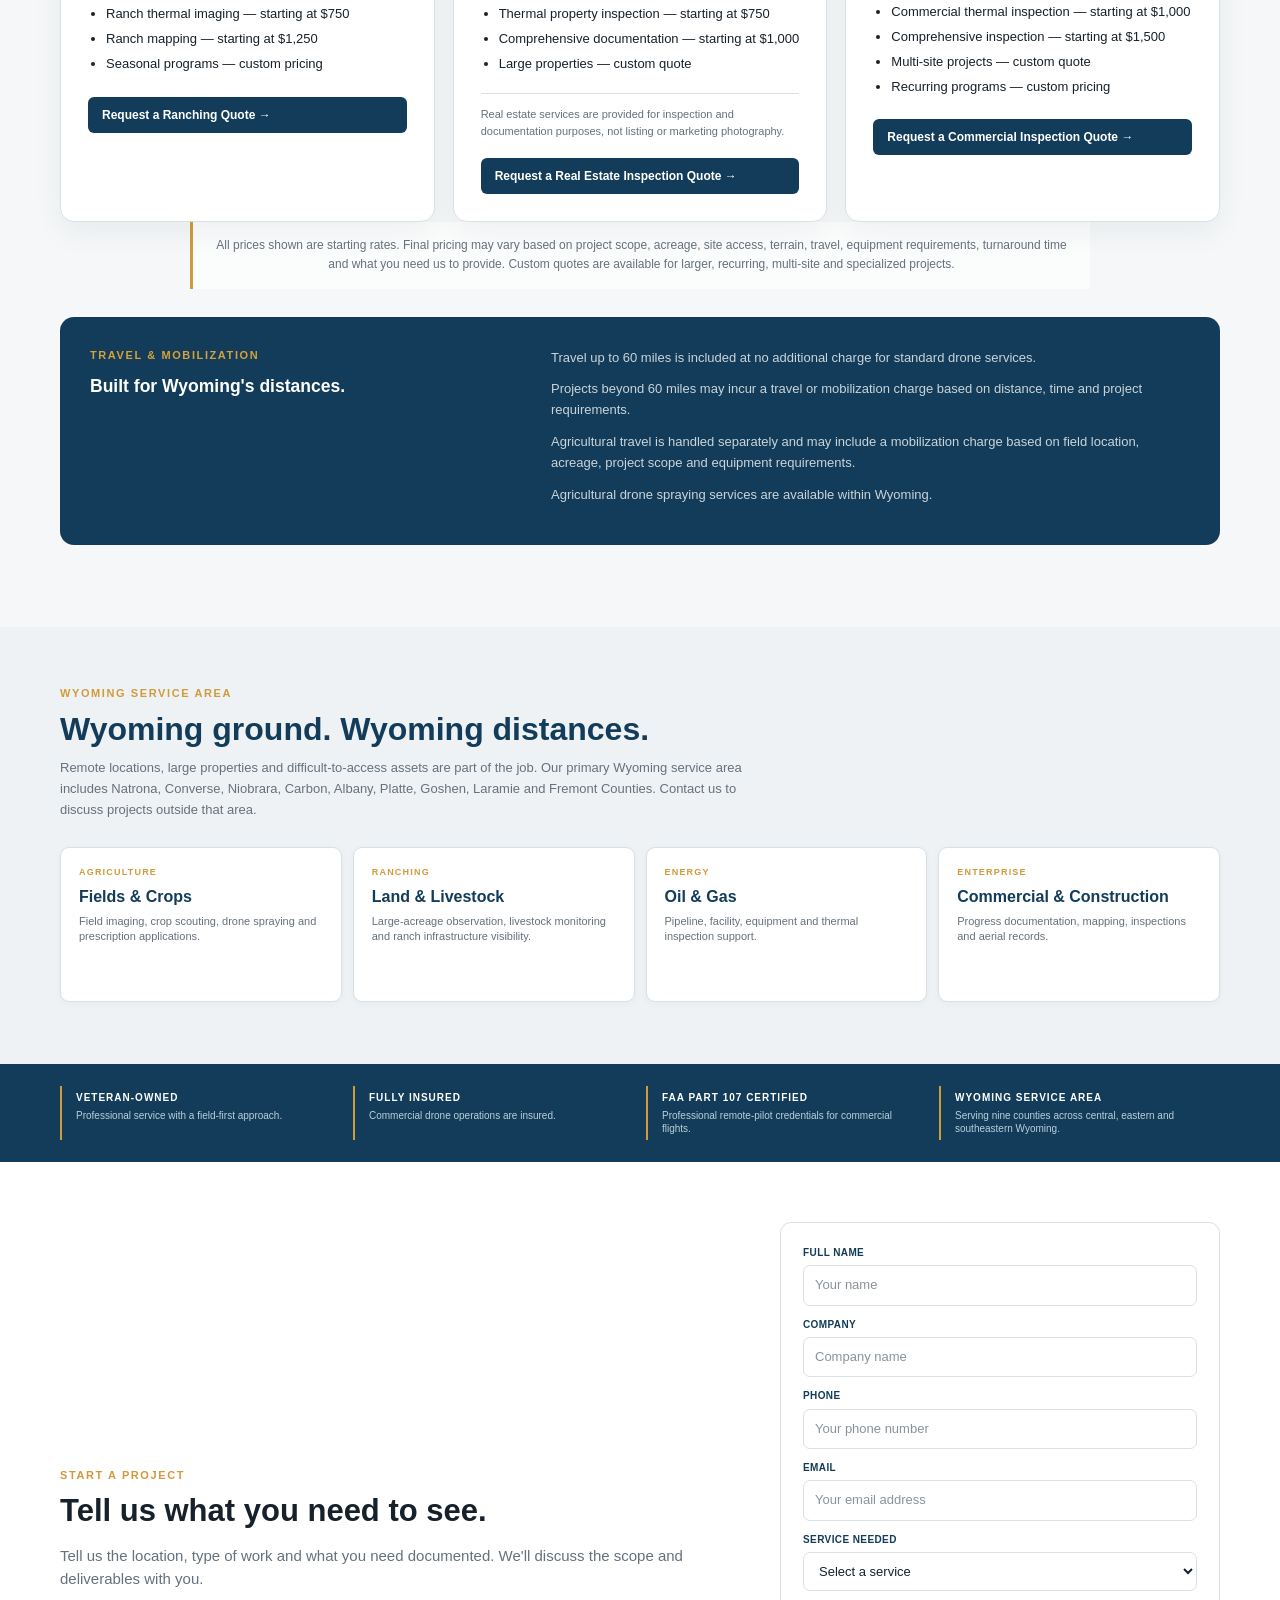
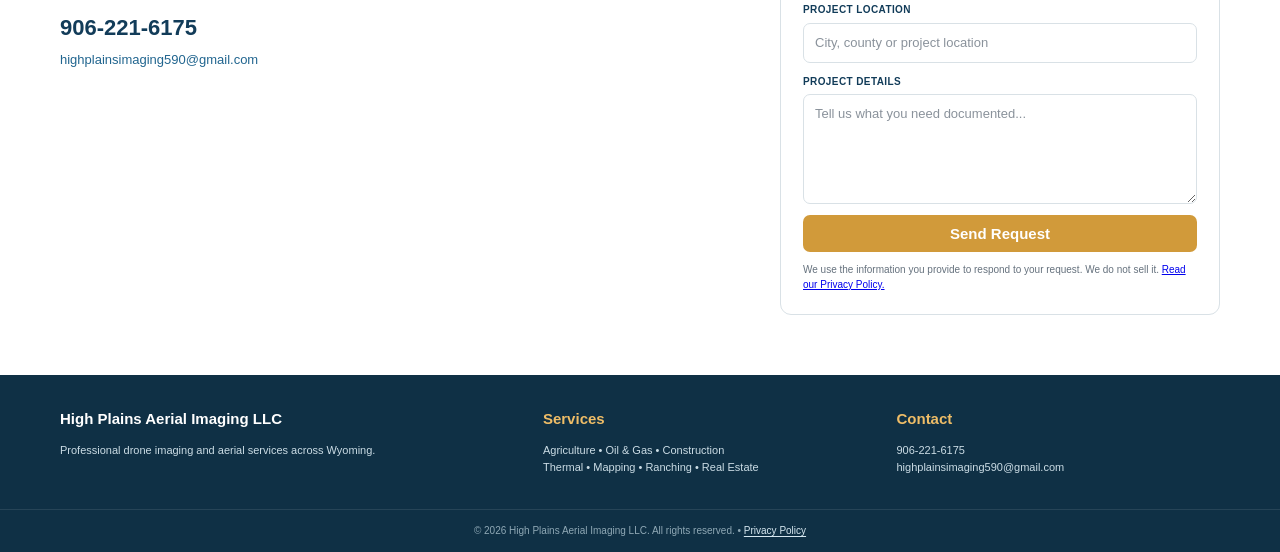
==== commit f4cf4947: "Add fair pricing statement beneath Services & Pricing" ====
--- a/index.html
+++ b/index.html
@@ -288,6 +288,7 @@
 
     <div class="v54-pricing-head">
       <p class="eyebrow">SERVICES &amp; PRICING</p>
+      <p>Fair pricing for Wyoming businesses. Every project is quoted according to the work required, not simply the time spent flying. Smaller projects, repeat customers, and seasonal service agreements are welcome. Contact us for a clear, itemized estimate before work begins.</p>
       <h2>Professional Drone Services.<br><span>Clear Pricing. Practical Results.</span></h2>
       <p>
         High Plains Aerial Imaging provides professional aerial imaging,
--- a/styles.css
+++ b/styles.css
@@ -1552,3 +1552,15 @@
   .three-d-grid{grid-template-columns:1fr;gap:13px;}
   .three-d-card:last-child{grid-column:auto;}
 }
+
+
+/* Privacy links and policy page */
+.copyright a{color:#d6e7f0;text-decoration:underline;text-underline-offset:2px}
+.copyright a:hover{color:#fff}
+.privacy-page{max-width:820px}
+.privacy-page h1{margin:0 0 14px;font-size:38px;line-height:1.1;color:var(--navy)}
+.privacy-page h2{margin:32px 0 8px;font-size:21px;color:var(--navy)}
+.privacy-page p,.privacy-page li{color:#38576b;line-height:1.7}
+.privacy-page ul{padding-left:20px}
+.privacy-page .policy-updated{font-size:13px;color:var(--muted)}
+@media(max-width:600px){.privacy-page h1{font-size:30px}.privacy-page h2{font-size:19px}}
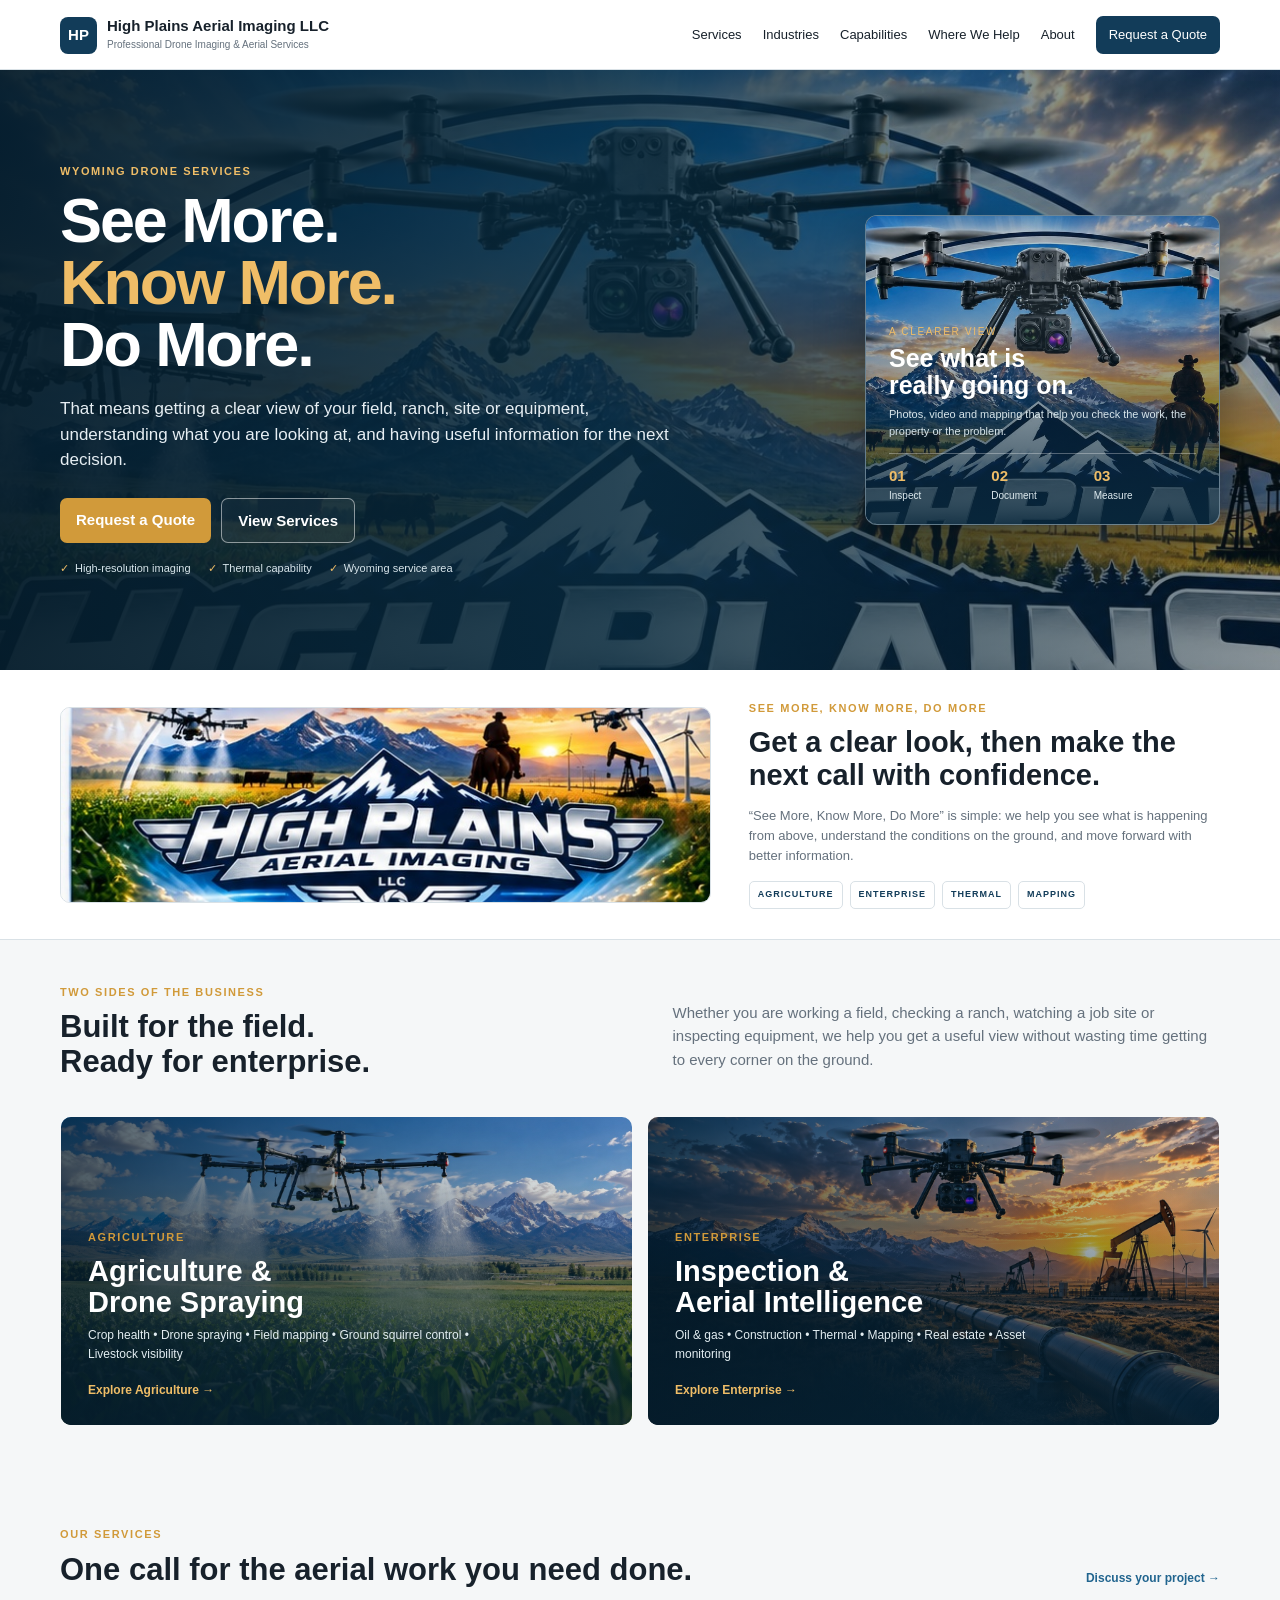
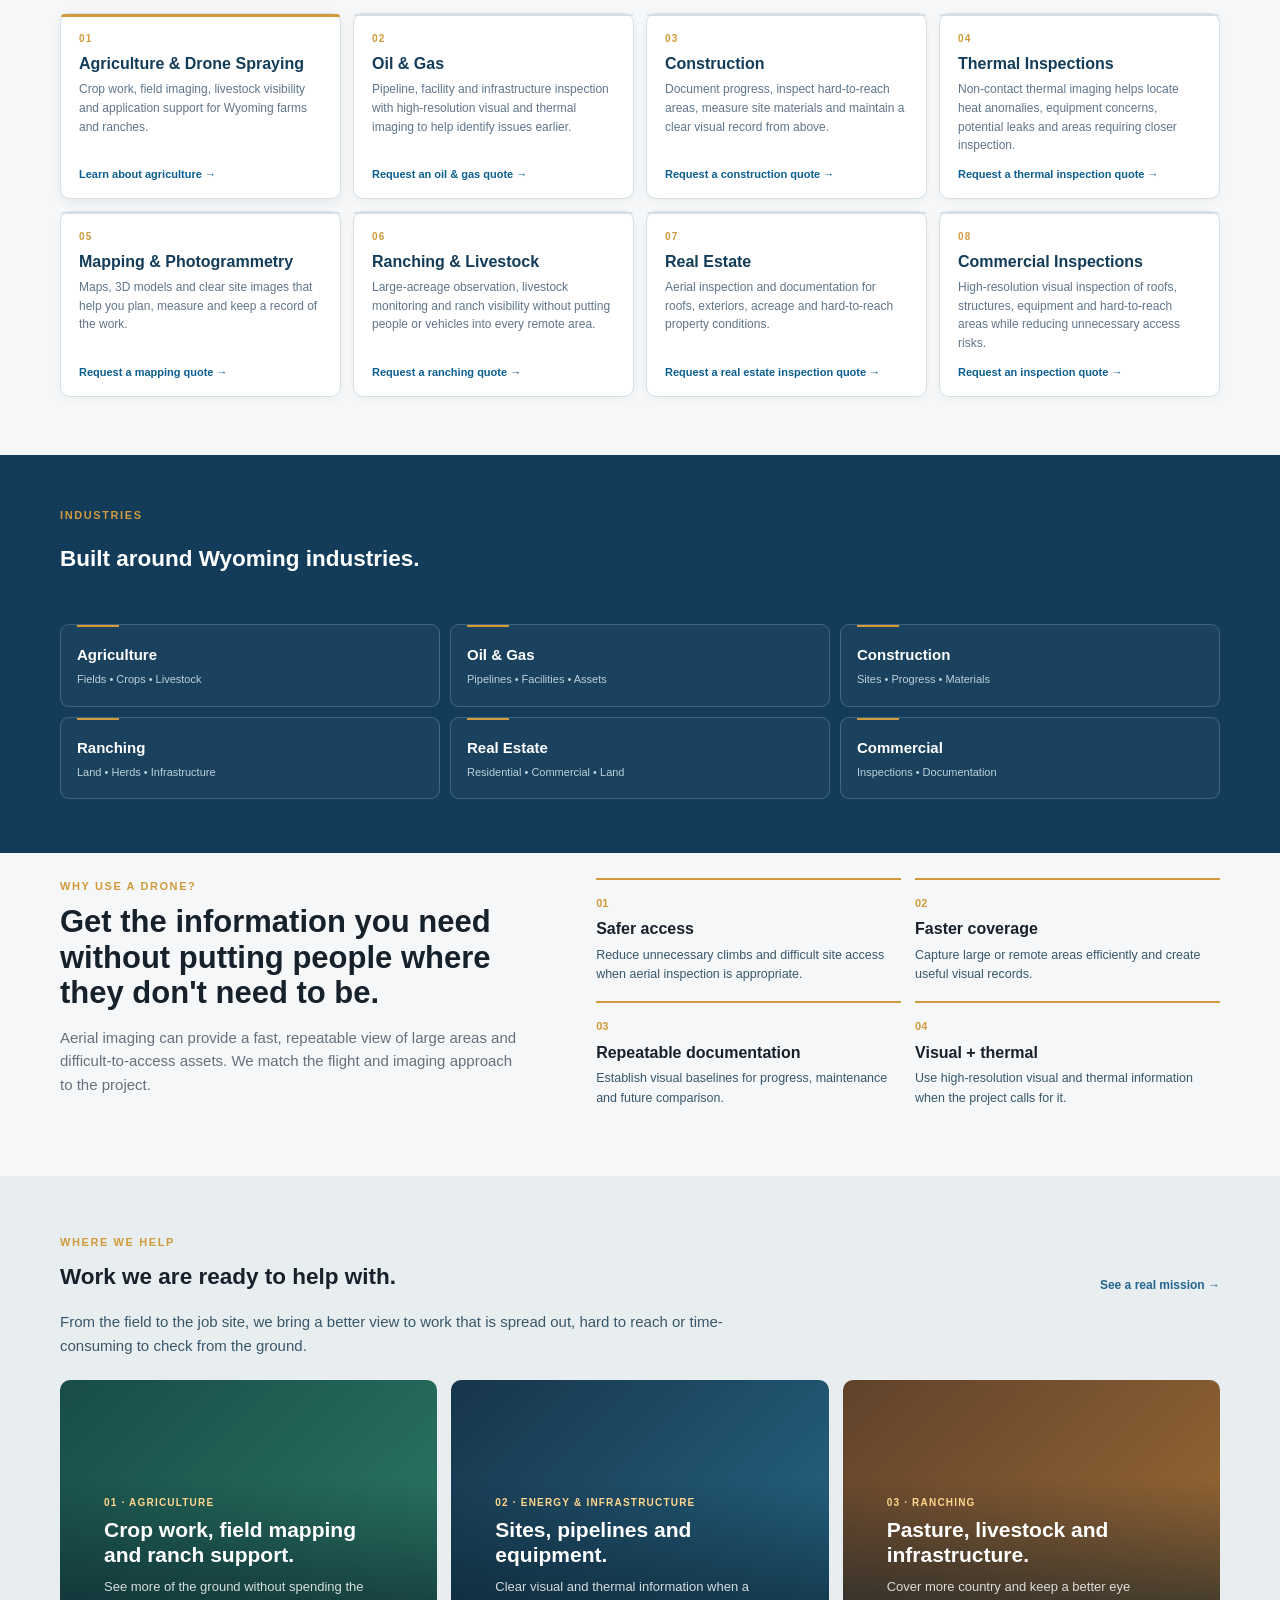
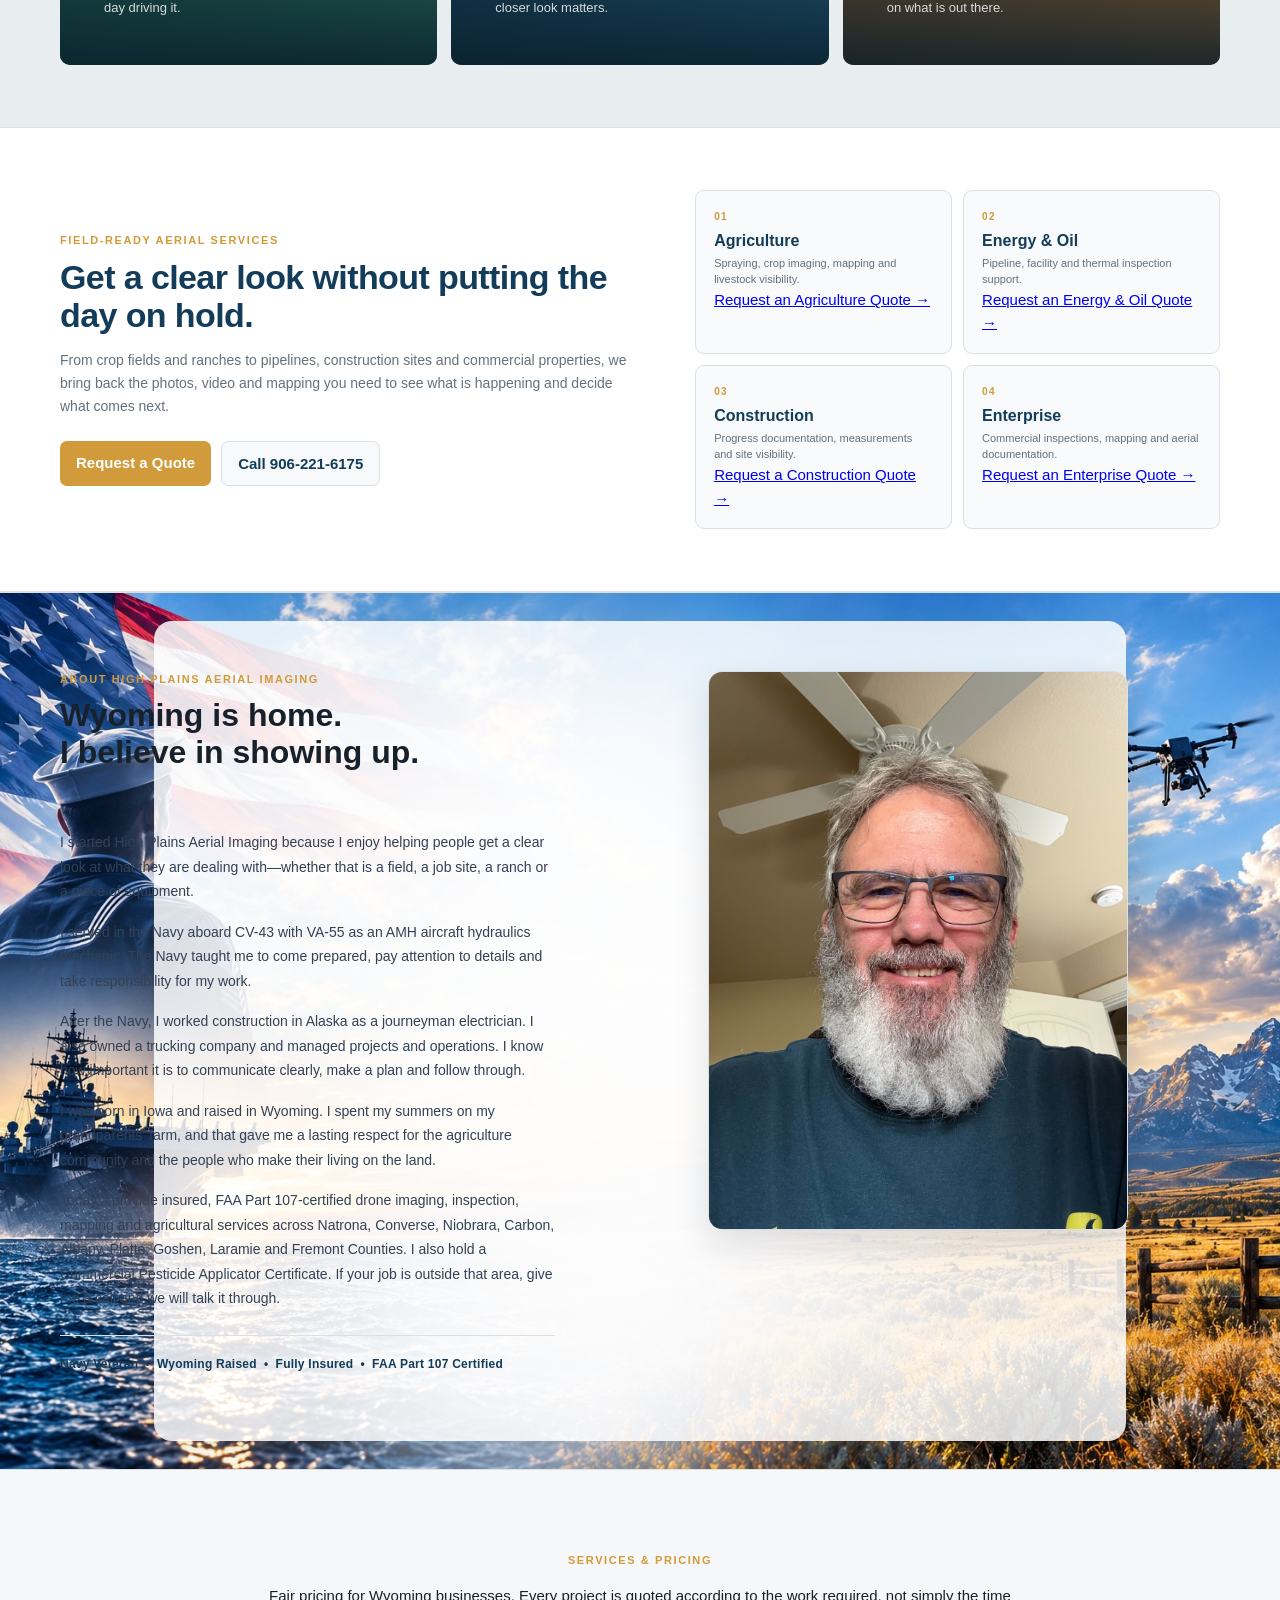
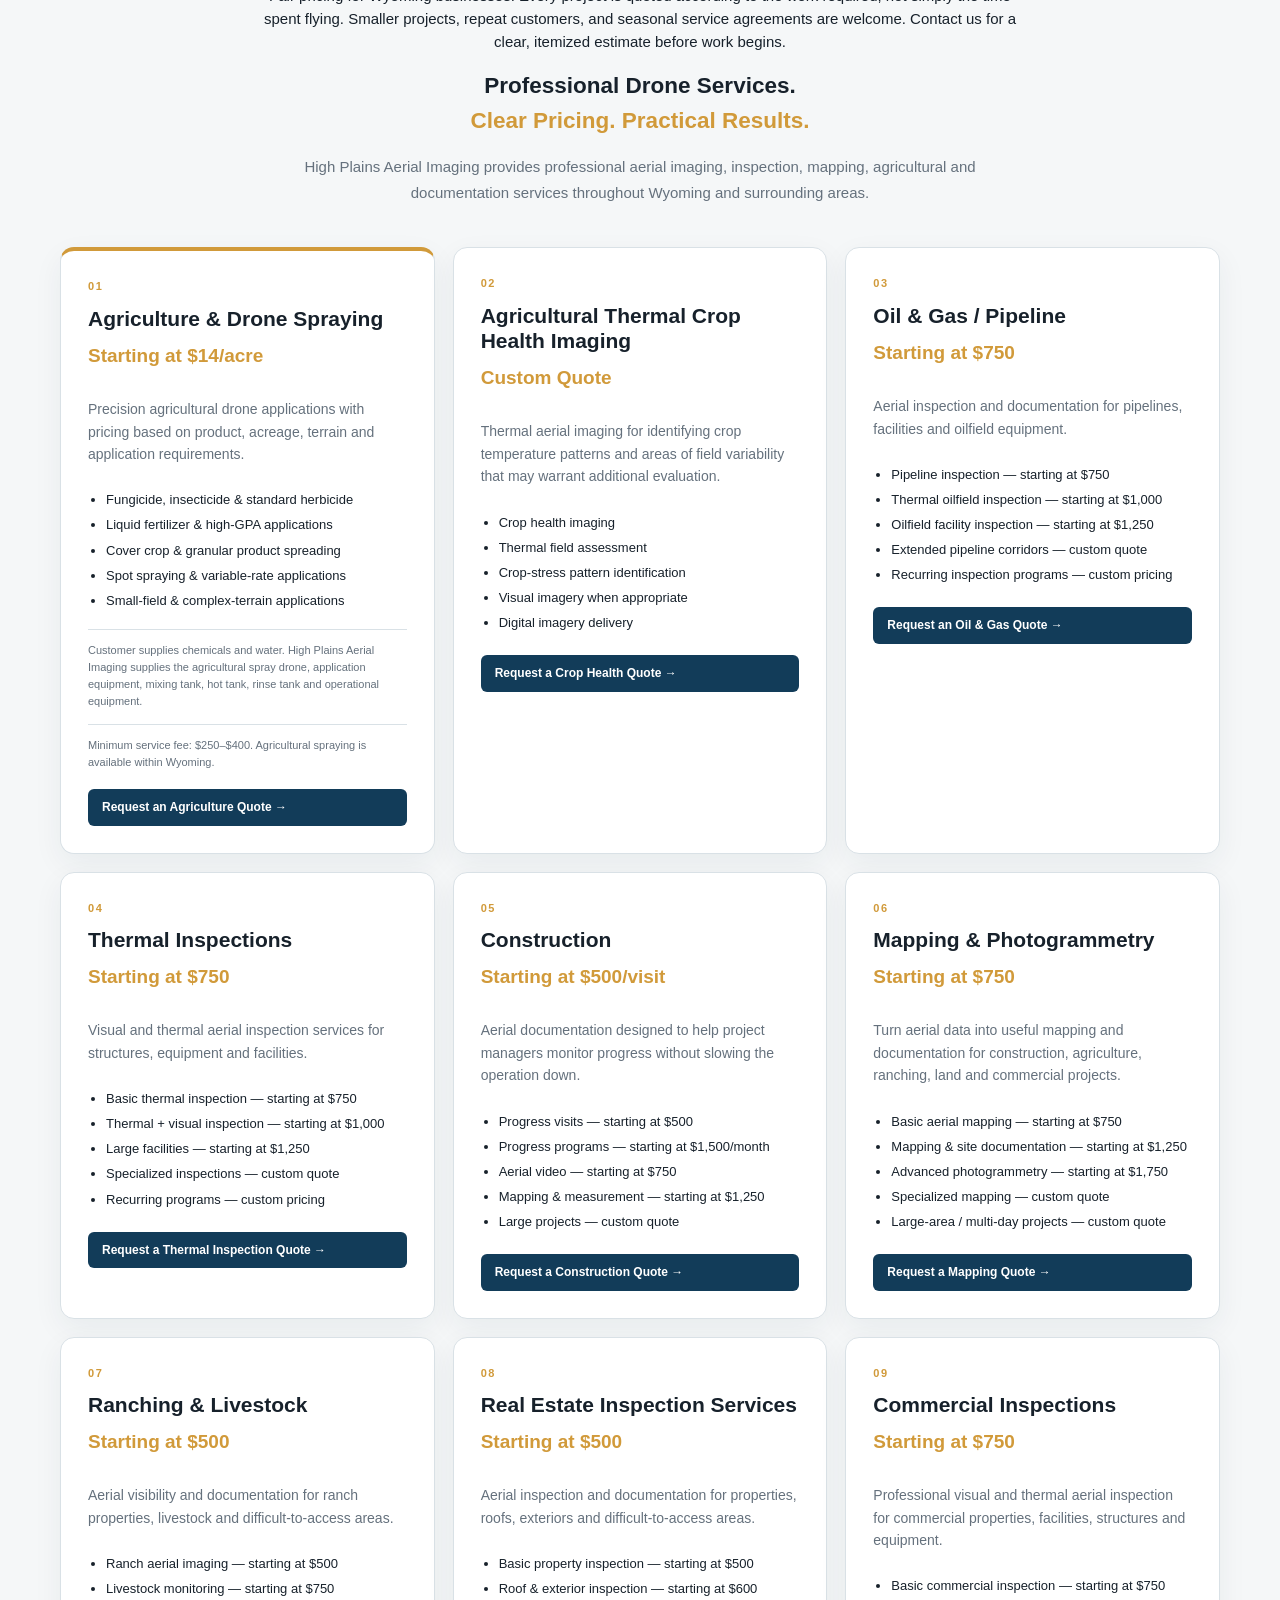
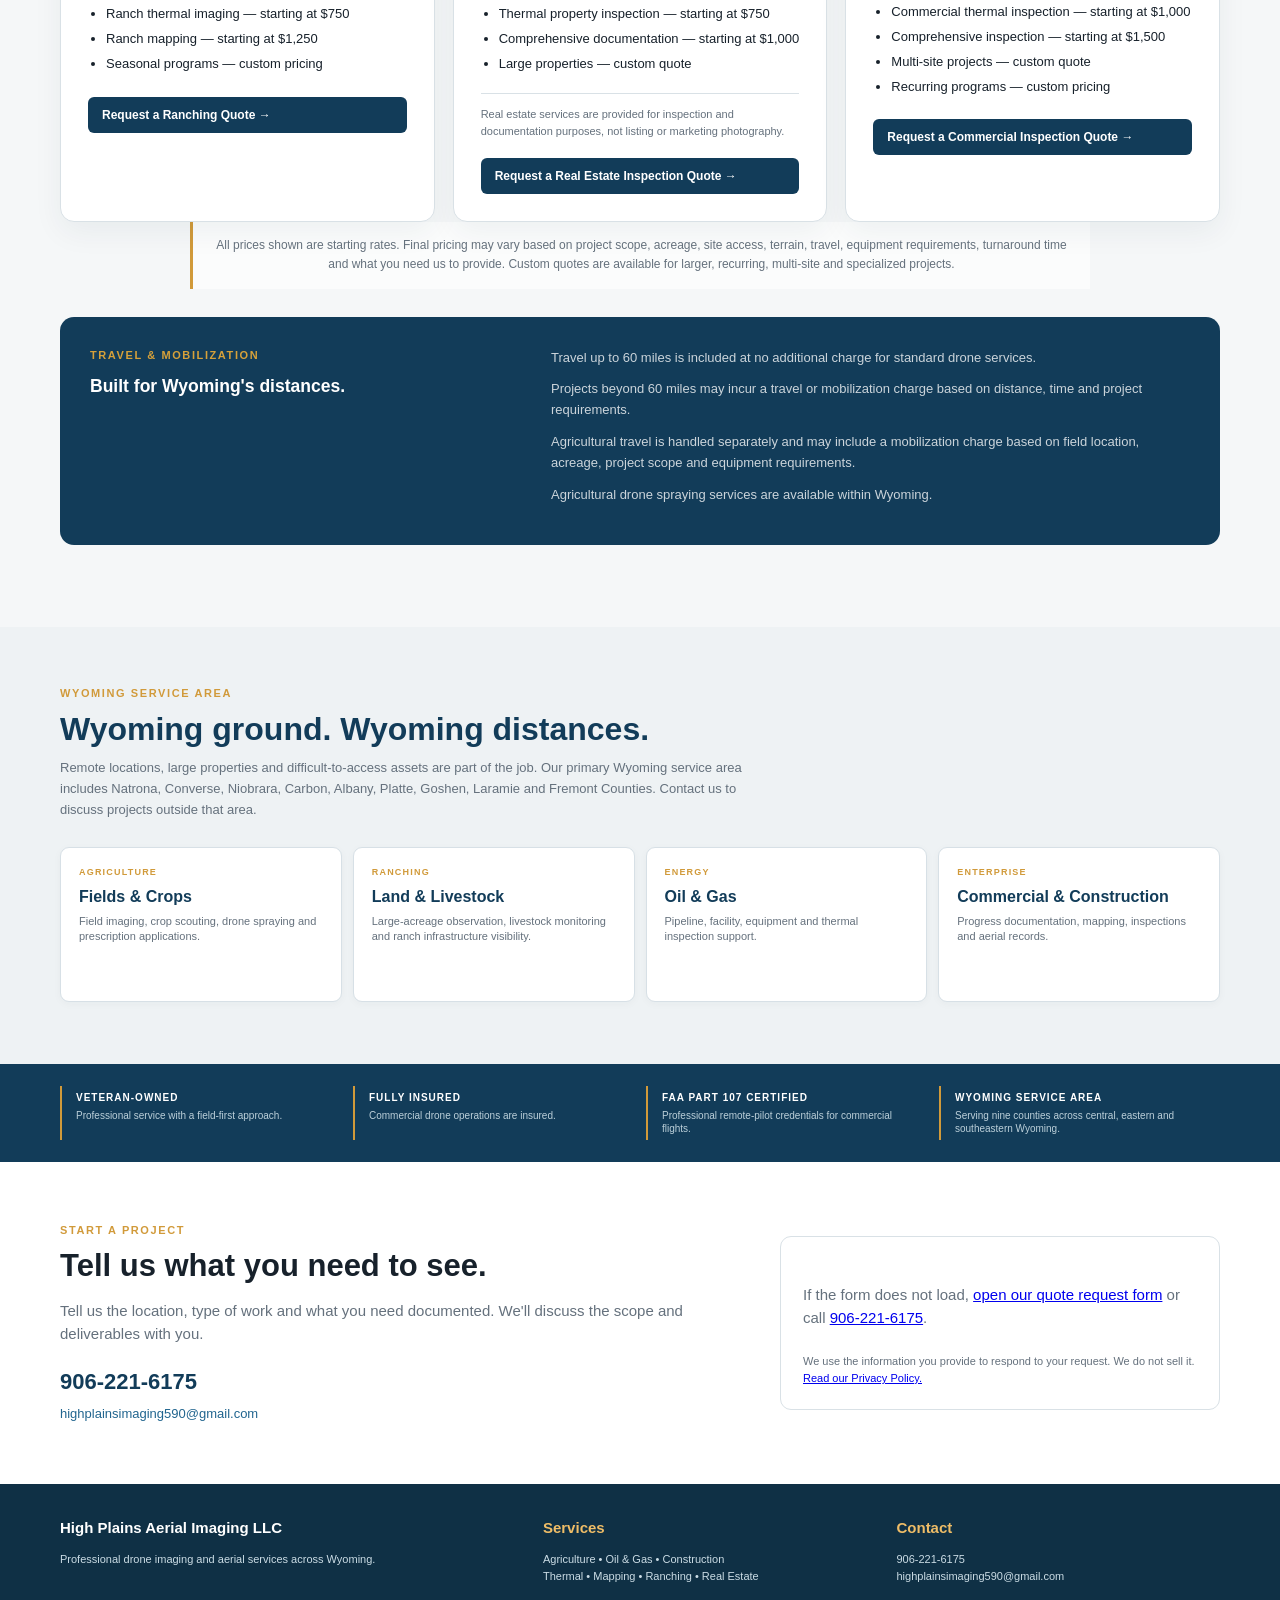
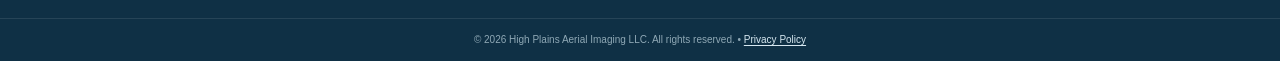
==== commit 925245cd: "Embed HubSpot quote form in website contact section" ====
--- a/index.html
+++ b/index.html
@@ -586,63 +586,10 @@
     </div>
 
     <div class="quote-box">
-      <form id="quote-form" class="v53-quote-form" action="https://formspree.io/f/meaaalqa" method="POST">
-        <input type="hidden" name="_subject" value="High Plains Aerial Imaging Quote Request">
-
-        <label>
-          FULL NAME
-          <input type="text" name="name" placeholder="Your name" required>
-        </label>
-
-        <label>
-          COMPANY
-          <input type="text" name="company" placeholder="Company name">
-        </label>
-
-        <label>
-          PHONE
-          <input type="tel" name="phone" placeholder="Your phone number" required>
-        </label>
-
-        <label>
-          EMAIL
-          <input type="email" name="email" placeholder="Your email address" required>
-        </label>
-
-        <label>
-          SERVICE NEEDED
-          <select name="service" required>
-            <option value="">Select a service</option>
-            <option>Agriculture &amp; Drone Spraying</option>
-            <option>Agricultural Thermal Crop Health Imaging</option>
-            <option>Oil &amp; Gas / Pipeline</option>
-            <option>Construction</option>
-            <option>Thermal Inspections</option>
-            <option>Mapping &amp; Photogrammetry</option>
-            <option>Ranching &amp; Livestock</option>
-            <option>Real Estate</option>
-            <option>Commercial Inspections</option>
-            <option>Other</option>
-          </select>
-        </label>
-
-        <label>
-          PROJECT LOCATION
-          <input type="text" name="location" placeholder="City, county or project location">
-        </label>
-
-        <label>
-          PROJECT DETAILS
-          <textarea name="details" placeholder="Tell us what you need documented..." required></textarea>
-        </label>
-
-        <button class="button primary big" type="submit">Send Request</button>
-
-        <small>We use the information you provide to respond to your request. We do not sell it. <a href="privacy.html">Read our Privacy Policy.</a></small>
-        <p id="quote-status" role="status" aria-live="polite" tabindex="-1" hidden></p>
-        <noscript><small>After submitting, follow the confirmation or verification instructions on Formspree.</small></noscript>
-
-      </form>
+      <script src="https://js-na2.hsforms.net/forms/embed/247872141.js" defer></script>
+      <div class="hs-form-frame" data-region="na2" data-form-id="fe9786f8-ab44-4f1e-a049-9b7818e31f9c" data-portal-id="247872141"></div>
+      <p class="muted">If the form does not load, <a href="https://43krd9.share-na2.hsforms.com/2_peG-KtETx6gSZt4GOMfnA">open our quote request form</a> or call <a href="tel:19062216175">906-221-6175</a>.</p>
+      <small>We use the information you provide to respond to your request. We do not sell it. <a href="privacy.html">Read our Privacy Policy.</a></small>
     </div>
   </div>
 </section>
@@ -651,69 +598,6 @@
 <script>
 document.querySelectorAll('nav a').forEach(a=>a.addEventListener('click',()=>document.body.classList.remove('menu-open')));
 
-const quoteForm=document.getElementById('quote-form');
-  
-const serviceParam=new URLSearchParams(window.location.search).get('service');
-const serviceMap={
-  agriculture:'Agriculture & Drone Spraying',
-  'ag-thermal':'Agricultural Thermal Crop Health Imaging',
-  energy:'Oil & Gas / Pipeline',
-  thermal:'Thermal Inspections',
-  construction:'Construction',
-  mapping:'Mapping & Photogrammetry',
-  ranching:'Ranching & Livestock',
-  'real-estate':'Real Estate',
-  enterprise:'Commercial Inspections'
-};
-const serviceSelect=quoteForm.querySelector('[name="service"]');
-
-if(serviceSelect && serviceMap[serviceParam]){
-  const targetService=serviceMap[serviceParam];
-
-  [...serviceSelect.options].forEach(option=>{
-    if(option.textContent.trim()===targetService){
-      option.selected=true;
-    }
-  });
-}
-
-if(quoteForm){
-  const submitButton=quoteForm.querySelector('[type="submit"]');
-  const status=document.getElementById('quote-status');
-  let sending=false;
-  quoteForm.addEventListener('submit',async function(e){
-    e.preventDefault();
-    if(sending || !quoteForm.reportValidity()) return;
-    sending=true;
-    submitButton.disabled=true;
-    submitButton.textContent='Sending…';
-    quoteForm.setAttribute('aria-busy','true');
-    status.hidden=false;
-    status.textContent='Sending your request…';
-    const controller=new AbortController();
-    const timeout=setTimeout(()=>controller.abort(),30000);
-    try{
-      const response=await fetch(quoteForm.action,{
-        method:'POST',
-        body:new FormData(quoteForm),
-        headers:{Accept:'application/json'},
-        signal:controller.signal
-      });
-      if(!response.ok) throw new Error('Submission rejected');
-      status.textContent='Thank you. Your quote request has been submitted. We will contact you using the details you provided.';
-      quoteForm.reset();
-    }catch(error){
-      status.textContent='We could not confirm that your request was submitted. Your entries are still here. Please try again or call 906-221-6175.';
-    }finally{
-      clearTimeout(timeout);
-      sending=false;
-      submitButton.disabled=false;
-      submitButton.textContent='Send Request';
-      quoteForm.removeAttribute('aria-busy');
-      status.focus();
-    }
-  });
-}
 </script>
 </body>
 </html>
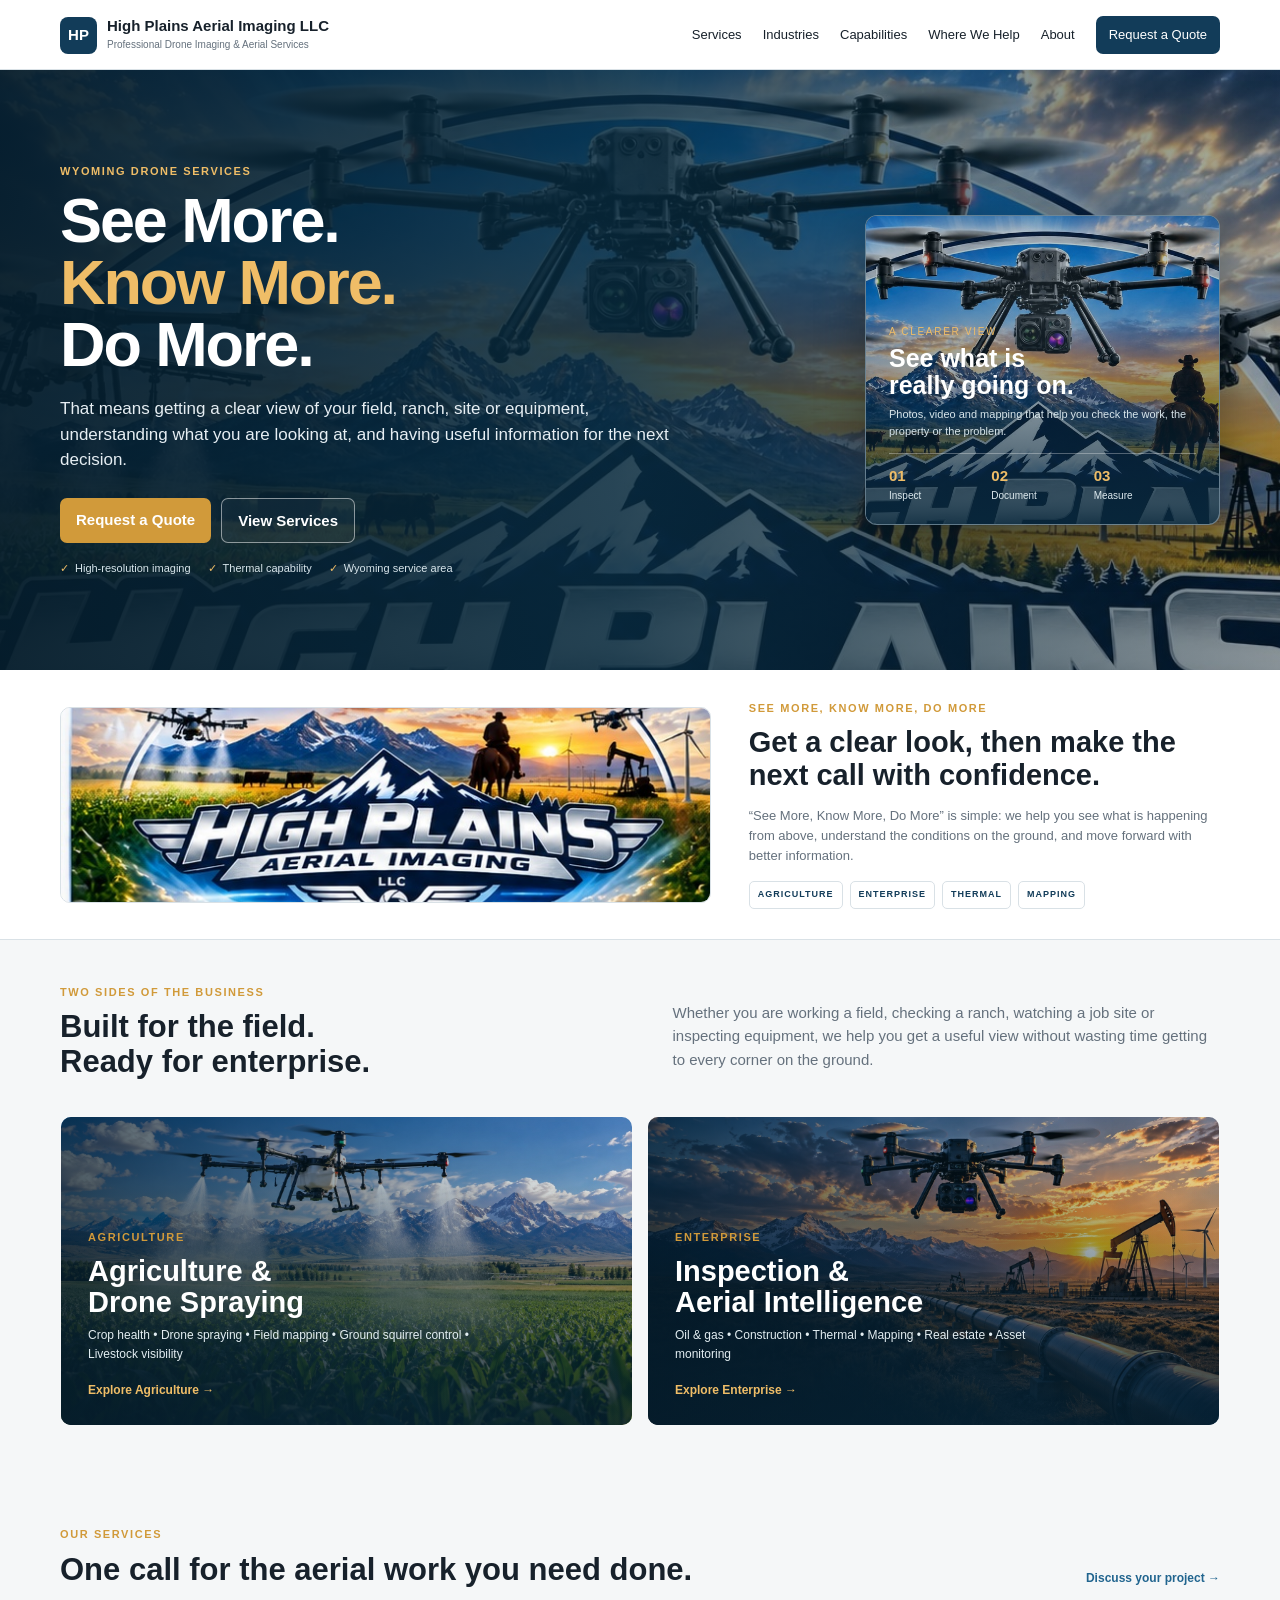
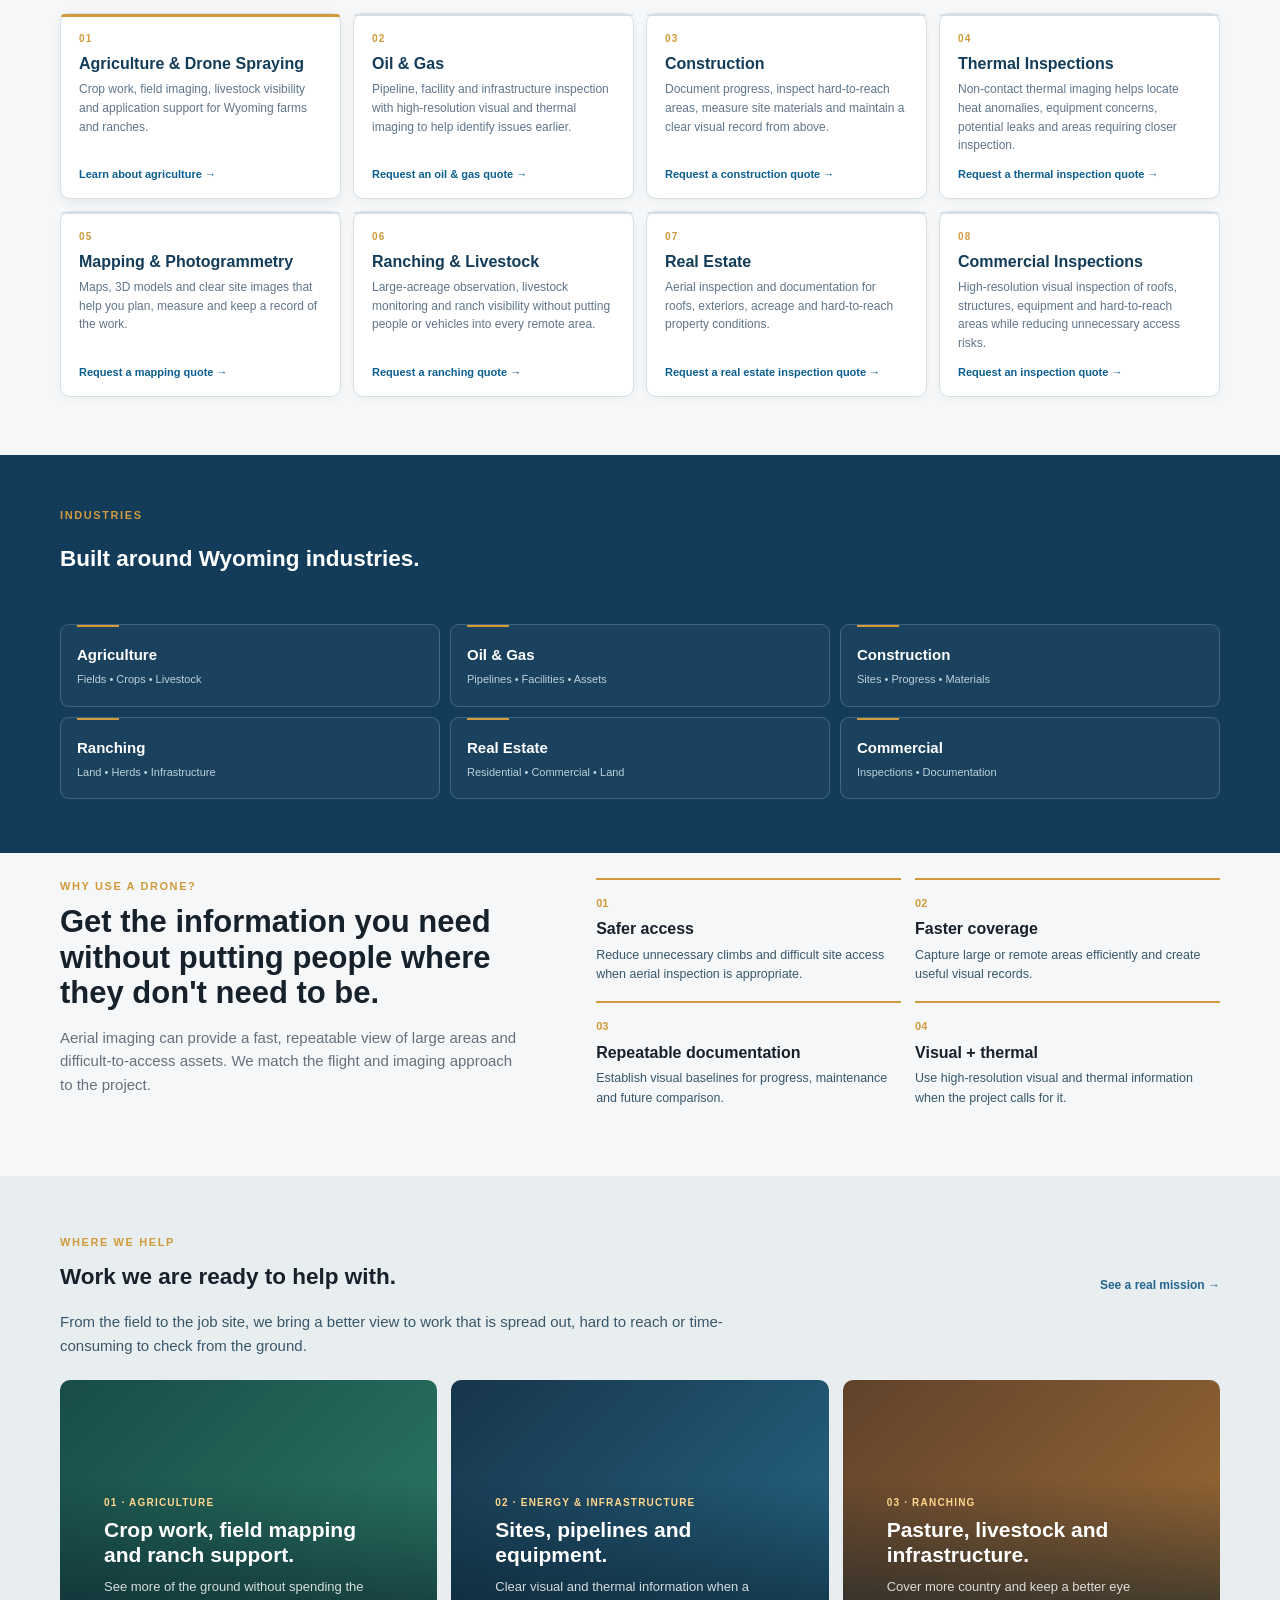
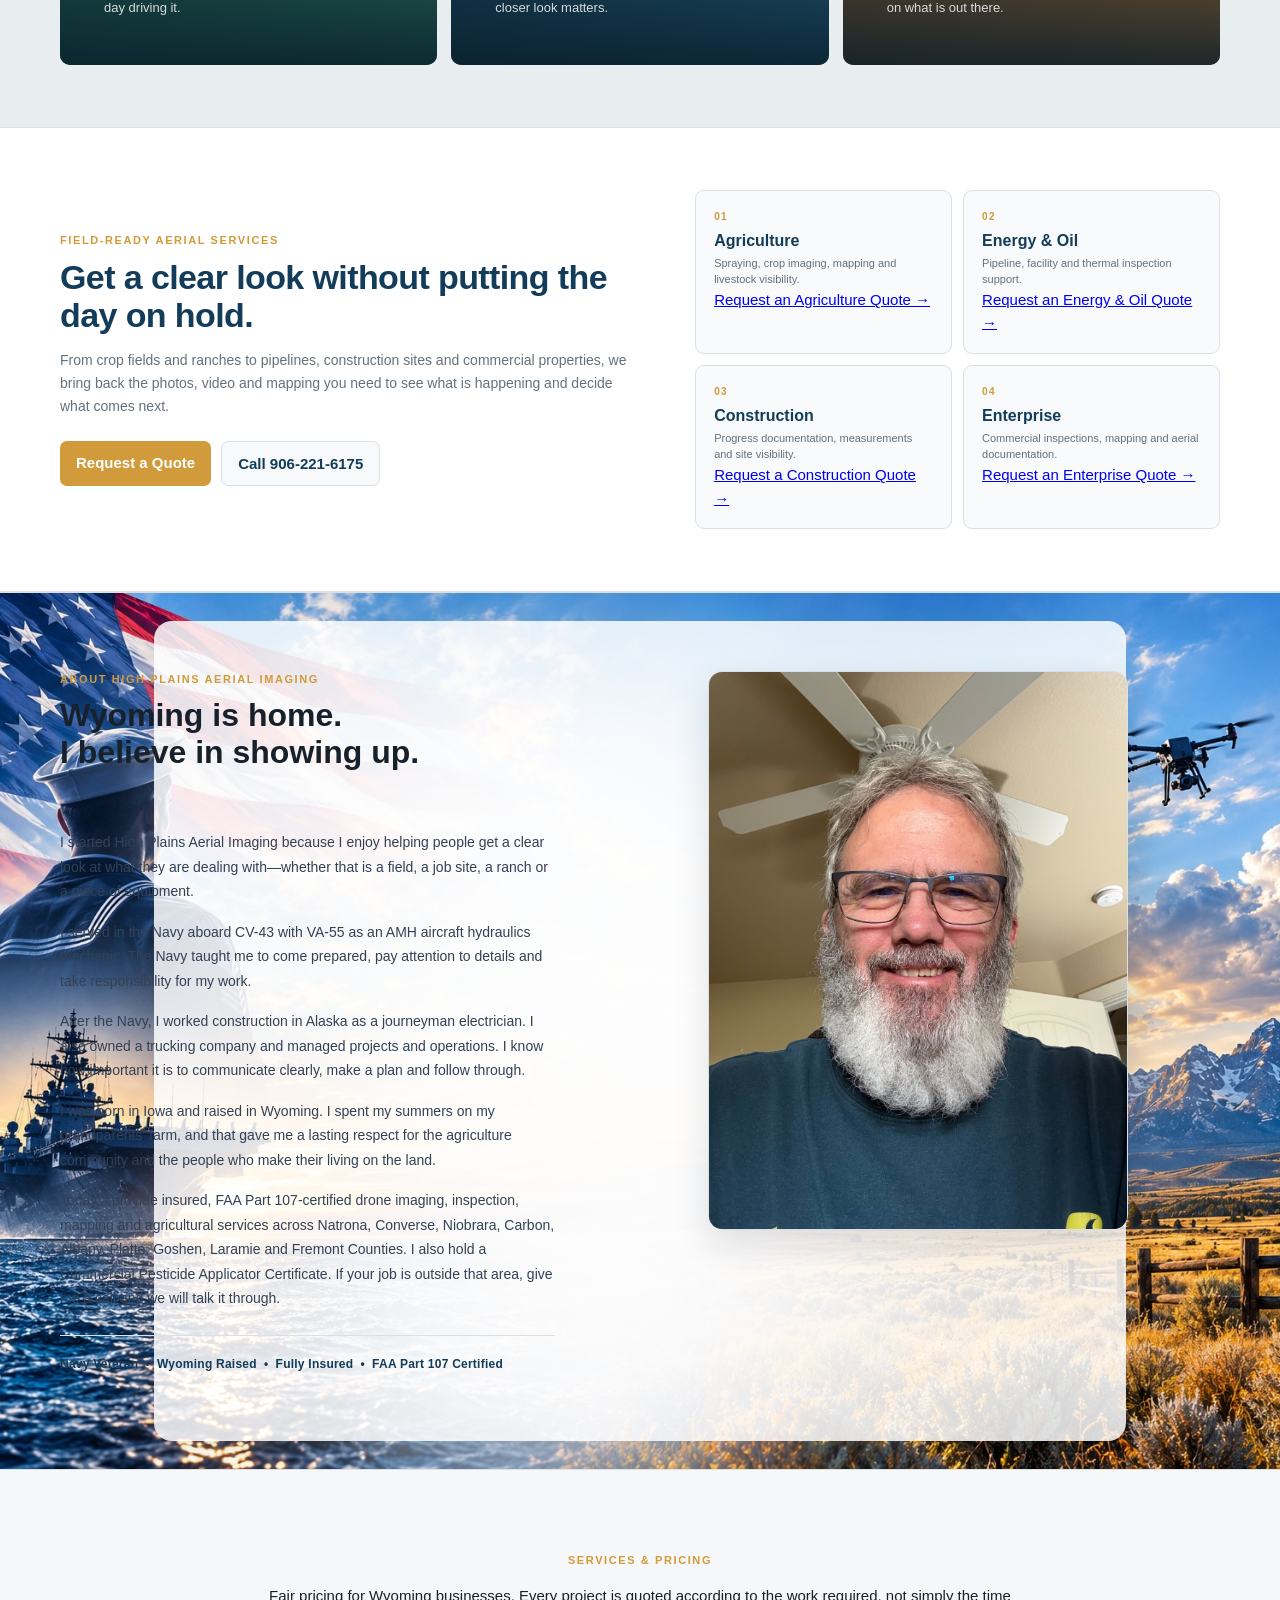
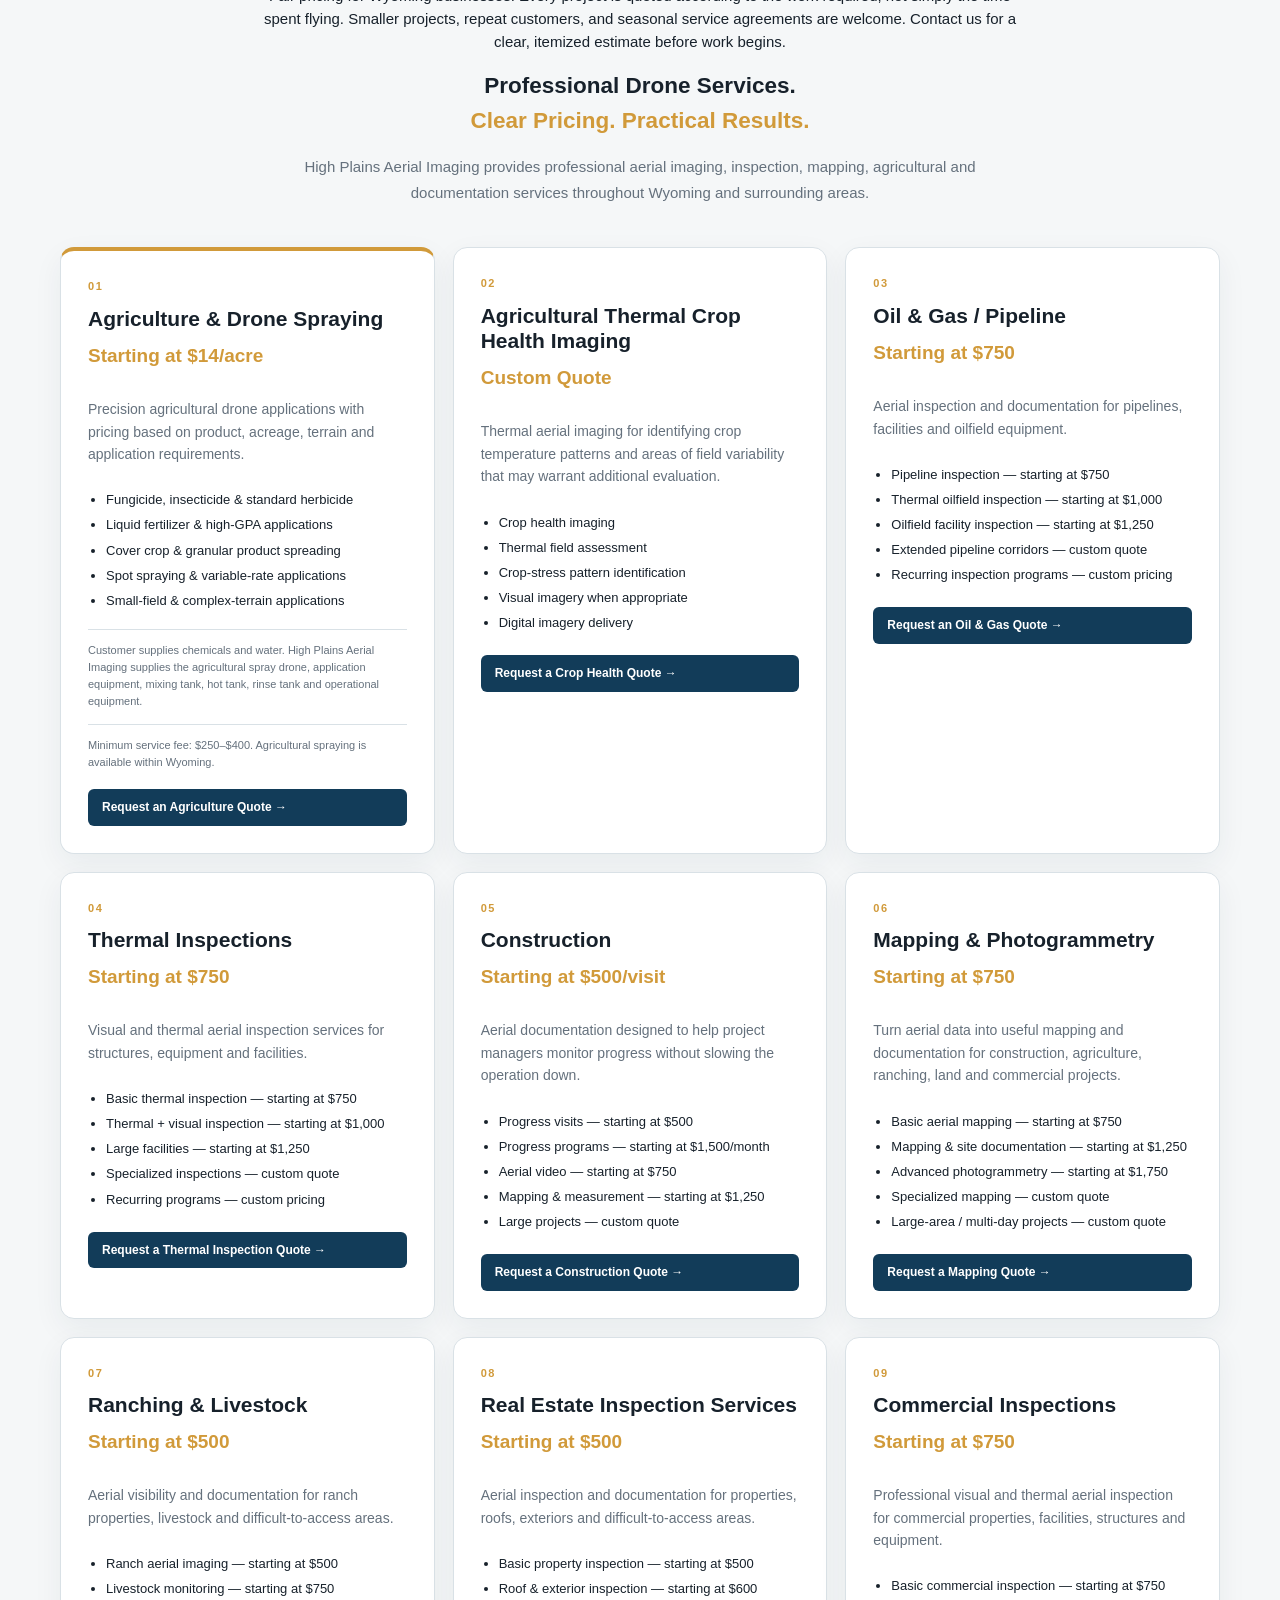
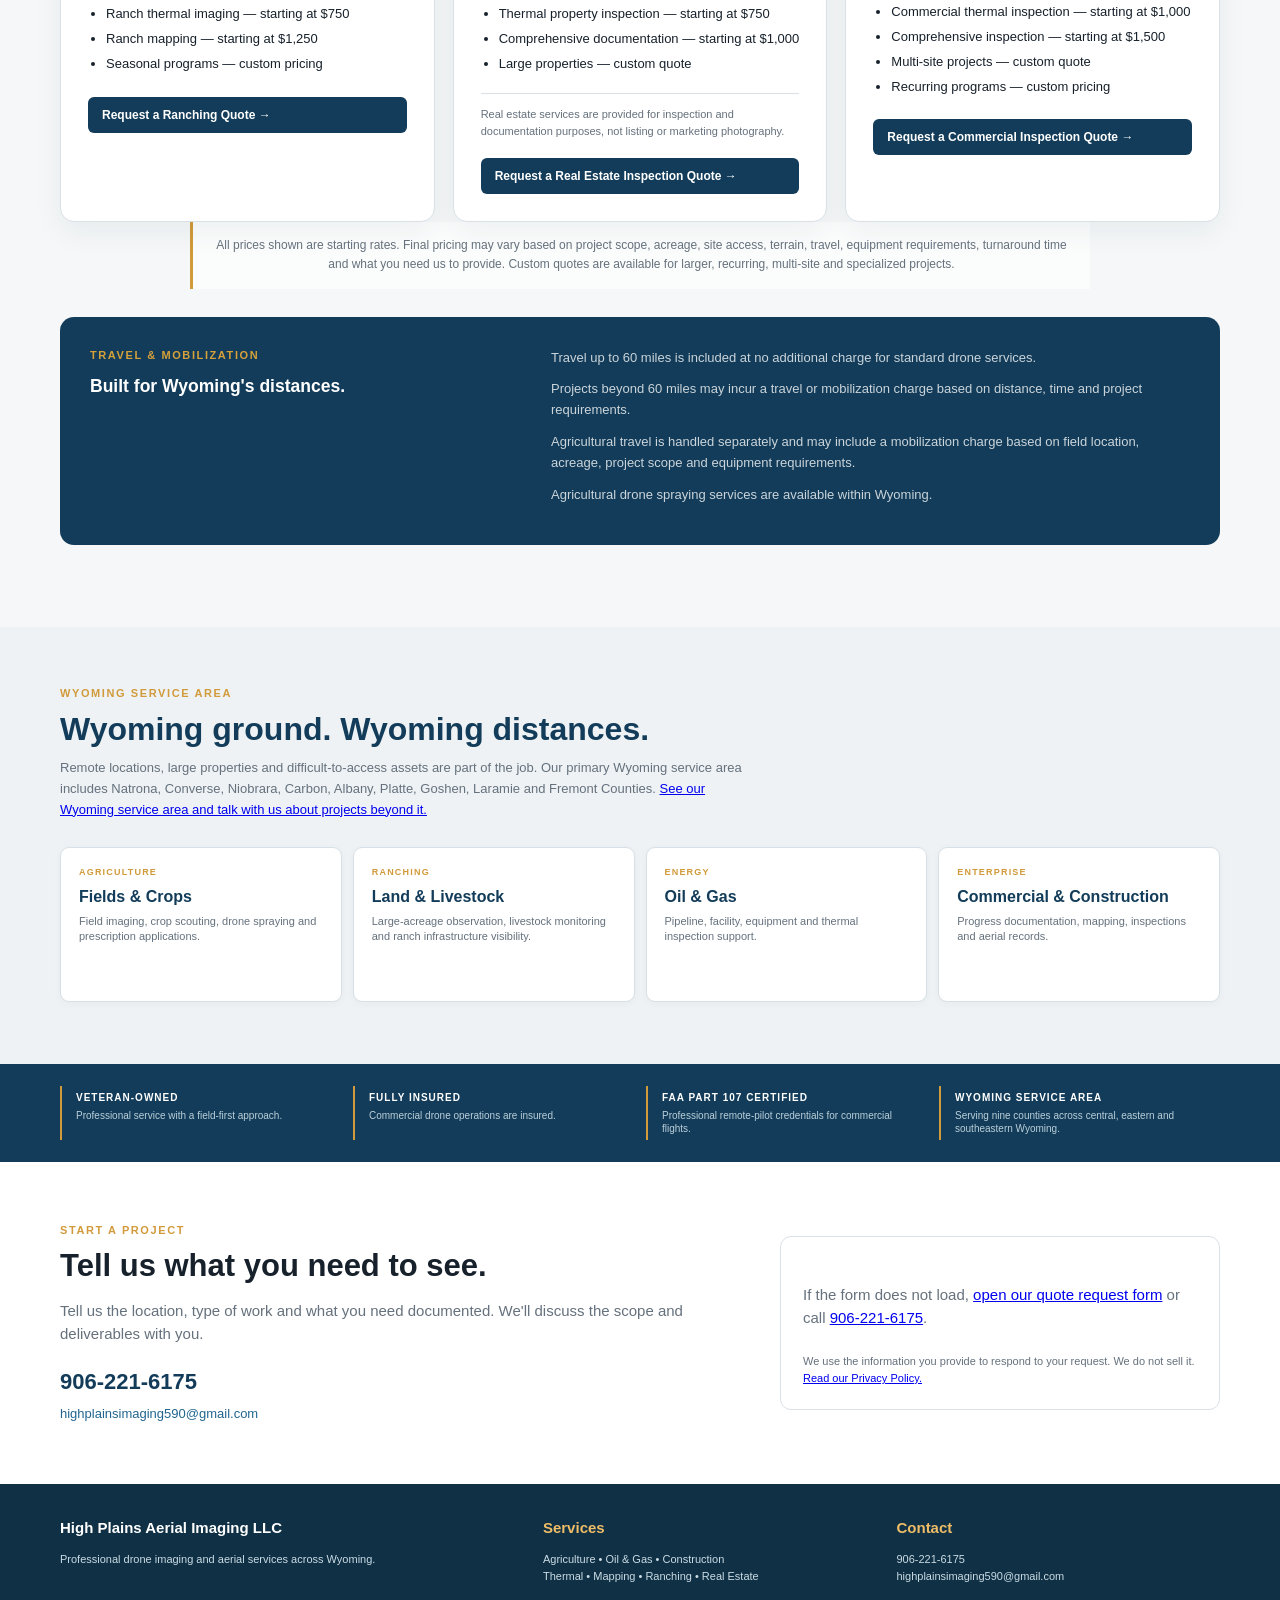
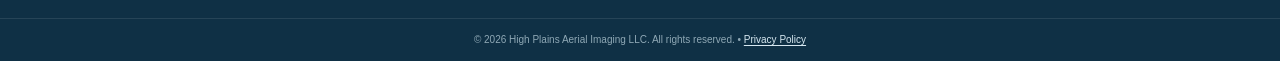
==== commit e2f54328: "Strengthen local service visibility" ====
--- a/index.html
+++ b/index.html
@@ -6,7 +6,7 @@
 <title>Wyoming Drone Spraying & Inspections | High Plains Aerial Imaging</title>
 <meta name="description" content="Veteran-owned Wyoming drone services: agricultural spraying, thermal inspections, aerial mapping and crop monitoring. Based in Casper. Request a quote.">
 <link rel="canonical" href="https://highplainsaerialimagingllc.com/">
-  <link rel="stylesheet" href="styles.css?v=58">
+  <link rel="stylesheet" href="styles.css?v=60">
 </head>
 <body>
 <header class="site-header">
@@ -83,28 +83,28 @@
       <span class="service-num">02</span>
       <h3>Oil &amp; Gas</h3>
       <p>Pipeline, facility and infrastructure inspection with high-resolution visual and thermal imaging to help identify issues earlier.</p>
-      <a href="?service=energy#quote">Request an oil &amp; gas quote →</a>
+      <a href="oil-gas-drone-inspections-wyoming.html">Request an oil &amp; gas quote →</a>
     </article>
 
     <article class="service-card">
       <span class="service-num">03</span>
       <h3>Construction</h3>
       <p>Document progress, inspect hard-to-reach areas, measure site materials and maintain a clear visual record from above.</p>
-      <a href="?service=construction#quote">Request a construction quote →</a>
+      <a href="construction-mapping-3d-wyoming.html">Request a construction quote →</a>
     </article>
 
     <article class="service-card">
       <span class="service-num">04</span>
       <h3>Thermal Inspections</h3>
       <p>Non-contact thermal imaging helps locate heat anomalies, equipment concerns, potential leaks and areas requiring closer inspection.</p>
-      <a href="?service=thermal#quote">Request a thermal inspection quote →</a>
+      <a href="thermal-drone-inspections-wyoming.html">Request a thermal inspection quote →</a>
     </article>
 
     <article class="service-card">
       <span class="service-num">05</span>
       <h3>Mapping &amp; Photogrammetry</h3>
       <p>Maps, 3D models and clear site images that help you plan, measure and keep a record of the work.</p>
-      <a href="?service=mapping#quote">Request a mapping quote →</a>
+      <a href="construction-mapping-3d-wyoming.html">Request a mapping quote →</a>
     </article>
 
     <article class="service-card">
@@ -238,14 +238,14 @@
   <span>02</span>
   <strong>Energy &amp; Oil</strong>
   <p>Pipeline, facility and thermal inspection support.</p>
-  <a href="?service=energy#quote">Request an Energy &amp; Oil Quote →</a>
+  <a href="oil-gas-drone-inspections-wyoming.html">Request an Energy &amp; Oil Quote →</a>
 </div>
 
 <div>
   <span>03</span>
   <strong>Construction</strong>
   <p>Progress documentation, measurements and site visibility.</p>
-  <a href="?service=construction#quote">Request a Construction Quote →</a>
+  <a href="construction-mapping-3d-wyoming.html">Request a Construction Quote →</a>
 </div>
 
 <div>
@@ -359,7 +359,7 @@
           <li>Extended pipeline corridors — custom quote</li>
           <li>Recurring inspection programs — custom pricing</li>
         </ul>
-        <a class="v54-quote-link" href="?service=energy#quote">Request an Oil & Gas Quote →</a>
+        <a class="v54-quote-link" href="oil-gas-drone-inspections-wyoming.html">Request an Oil & Gas Quote →</a>
       </div>
 
       <div class="v54-price-card">
@@ -377,7 +377,7 @@
           <li>Specialized inspections — custom quote</li>
           <li>Recurring programs — custom pricing</li>
         </ul>
-        <a class="v54-quote-link" href="?service=thermal#quote">Request a Thermal Inspection Quote →</a>
+        <a class="v54-quote-link" href="thermal-drone-inspections-wyoming.html">Request a Thermal Inspection Quote →</a>
       </div>
 
       <div class="v54-price-card">
@@ -395,7 +395,7 @@
           <li>Mapping &amp; measurement — starting at $1,250</li>
           <li>Large projects — custom quote</li>
         </ul>
-        <a class="v54-quote-link" href="?service=construction#quote">Request a Construction Quote →</a>
+        <a class="v54-quote-link" href="construction-mapping-3d-wyoming.html">Request a Construction Quote →</a>
       </div>
 
       <div class="v54-price-card">
@@ -413,7 +413,7 @@
           <li>Specialized mapping — custom quote</li>
           <li>Large-area / multi-day projects — custom quote</li>
         </ul>
-        <a class="v54-quote-link" href="?service=mapping#quote">Request a Mapping Quote →</a>
+        <a class="v54-quote-link" href="construction-mapping-3d-wyoming.html">Request a Mapping Quote →</a>
       </div>
 
       <div class="v54-price-card">
@@ -513,7 +513,7 @@
       <p class="eyebrow">WYOMING SERVICE AREA</p>
       <h2>Wyoming ground. Wyoming distances.</h2>
       <p>
-        Remote locations, large properties and difficult-to-access assets are part of the job. Our primary Wyoming service area includes Natrona, Converse, Niobrara, Carbon, Albany, Platte, Goshen, Laramie and Fremont Counties. Contact us to discuss projects outside that area.
+        Remote locations, large properties and difficult-to-access assets are part of the job. Our primary Wyoming service area includes Natrona, Converse, Niobrara, Carbon, Albany, Platte, Goshen, Laramie and Fremont Counties. <a href="wyoming-service-area.html">See our Wyoming service area and talk with us about projects beyond it.</a>
       </p>
     </div>
 
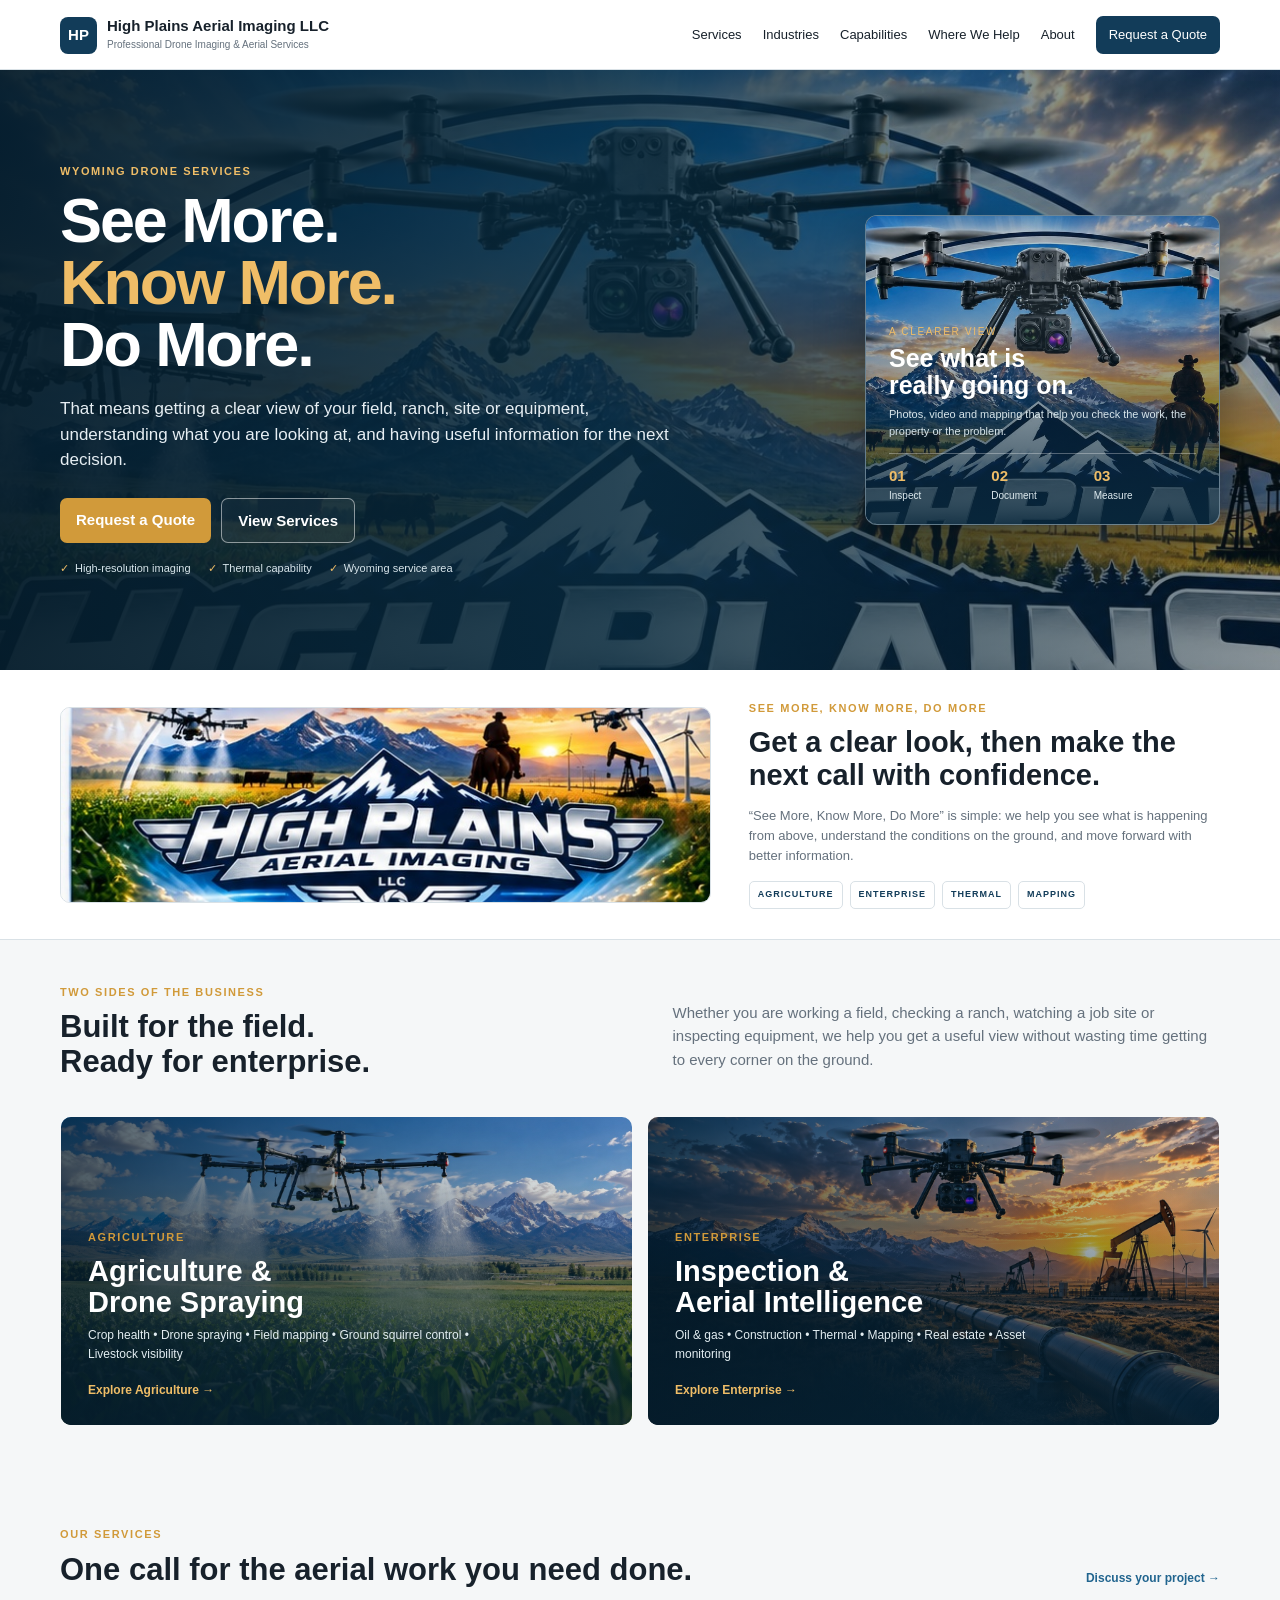
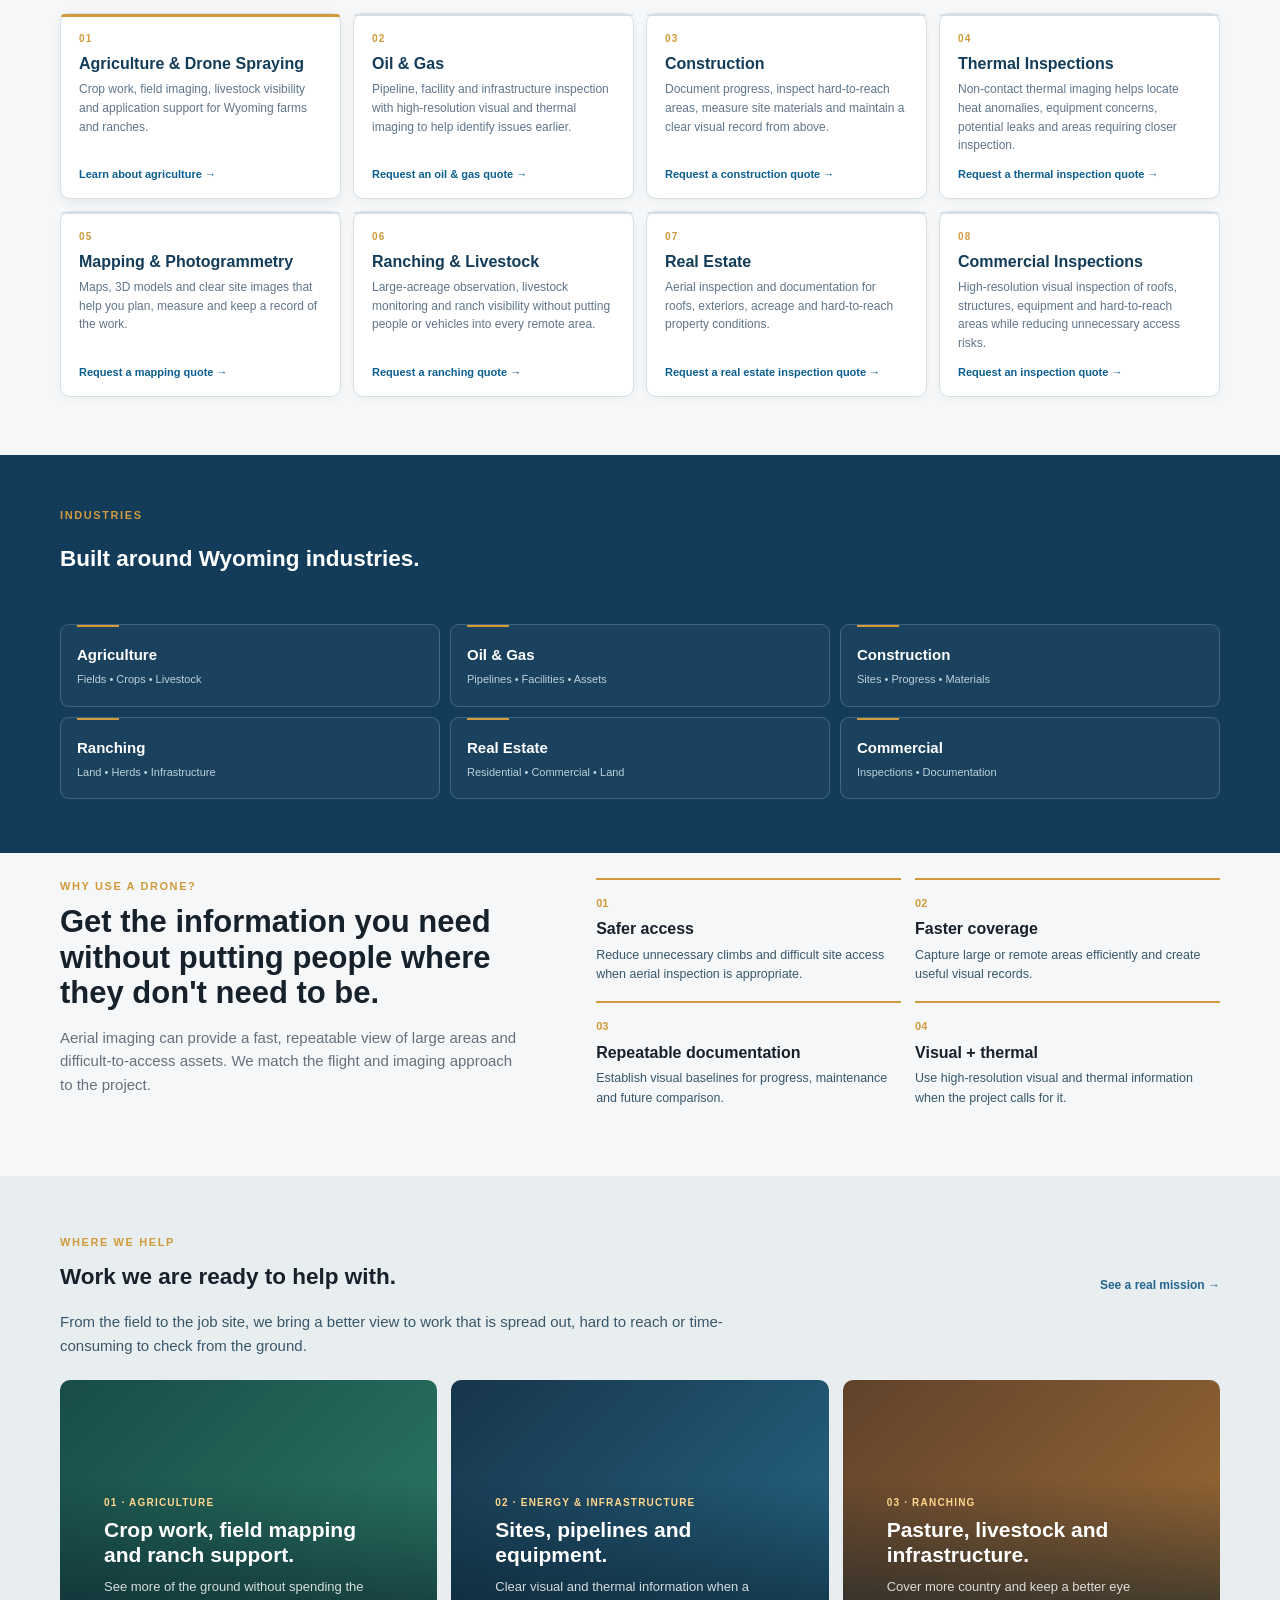
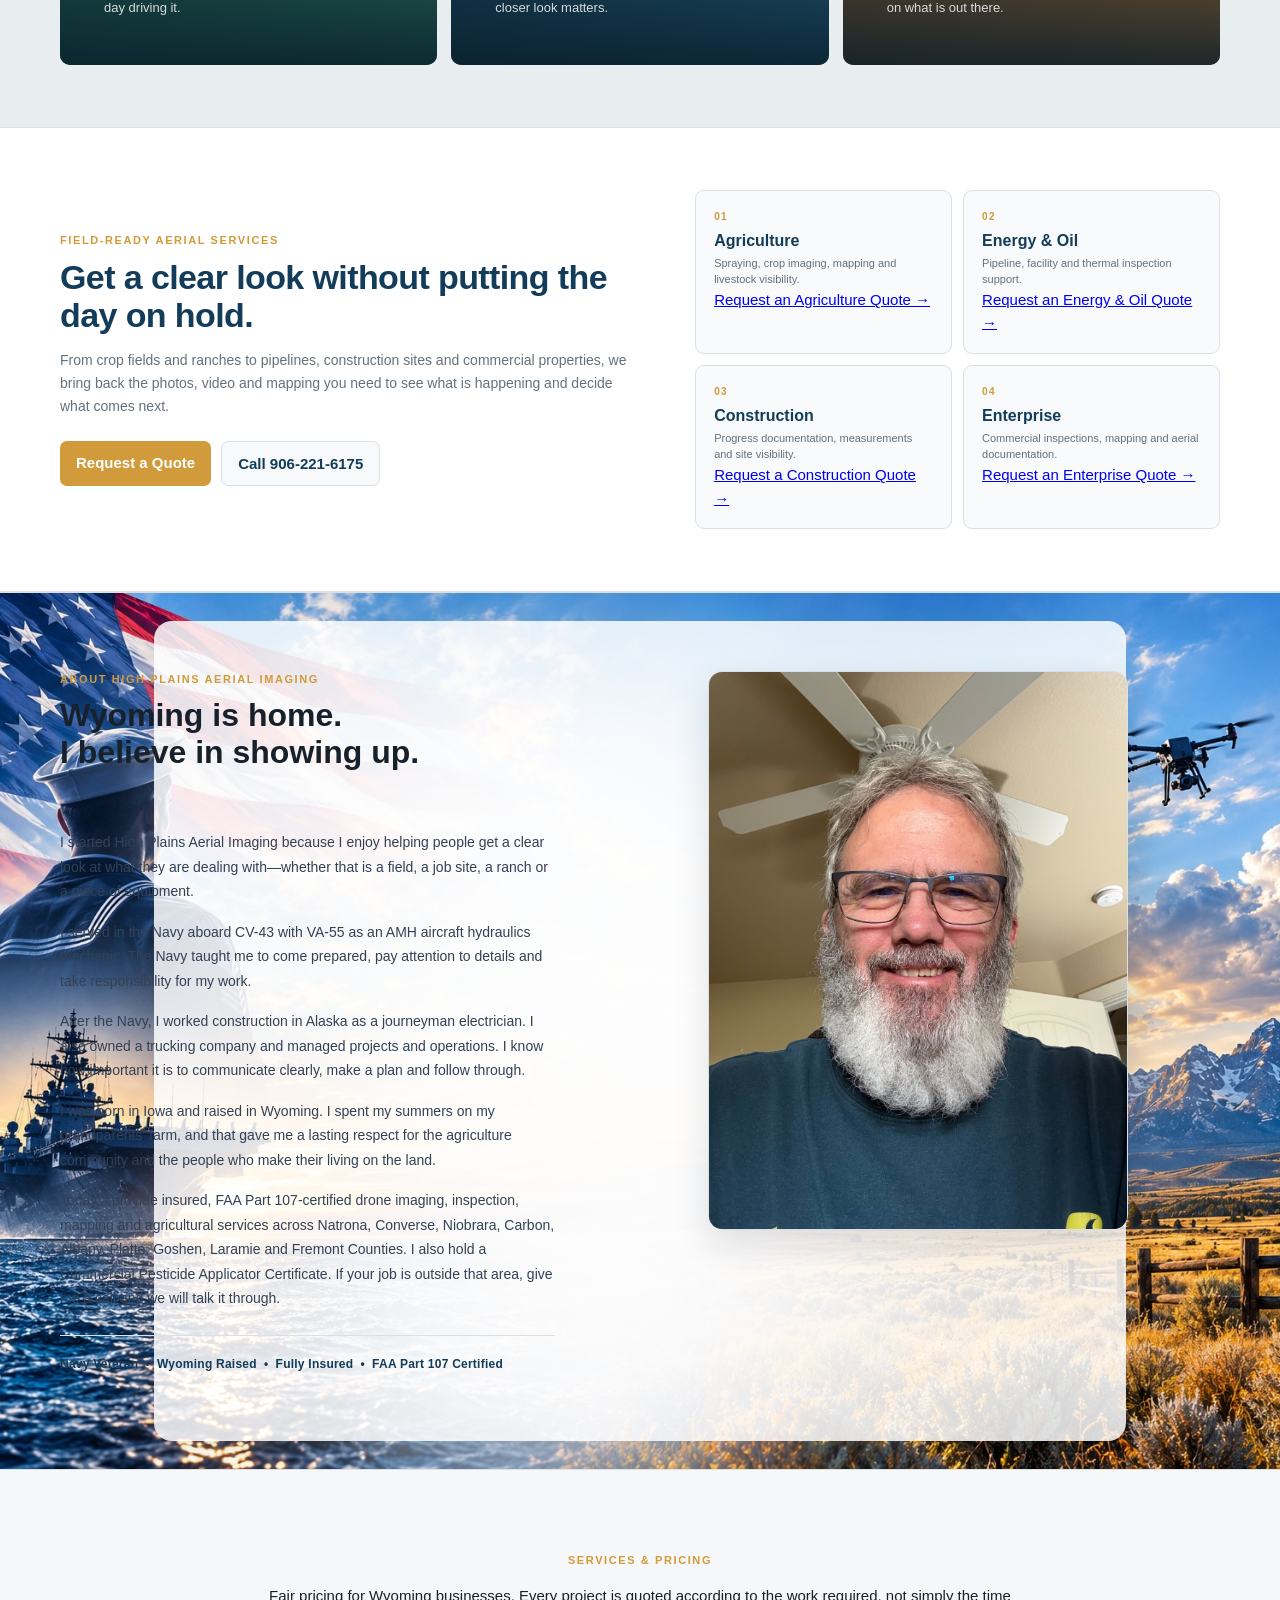
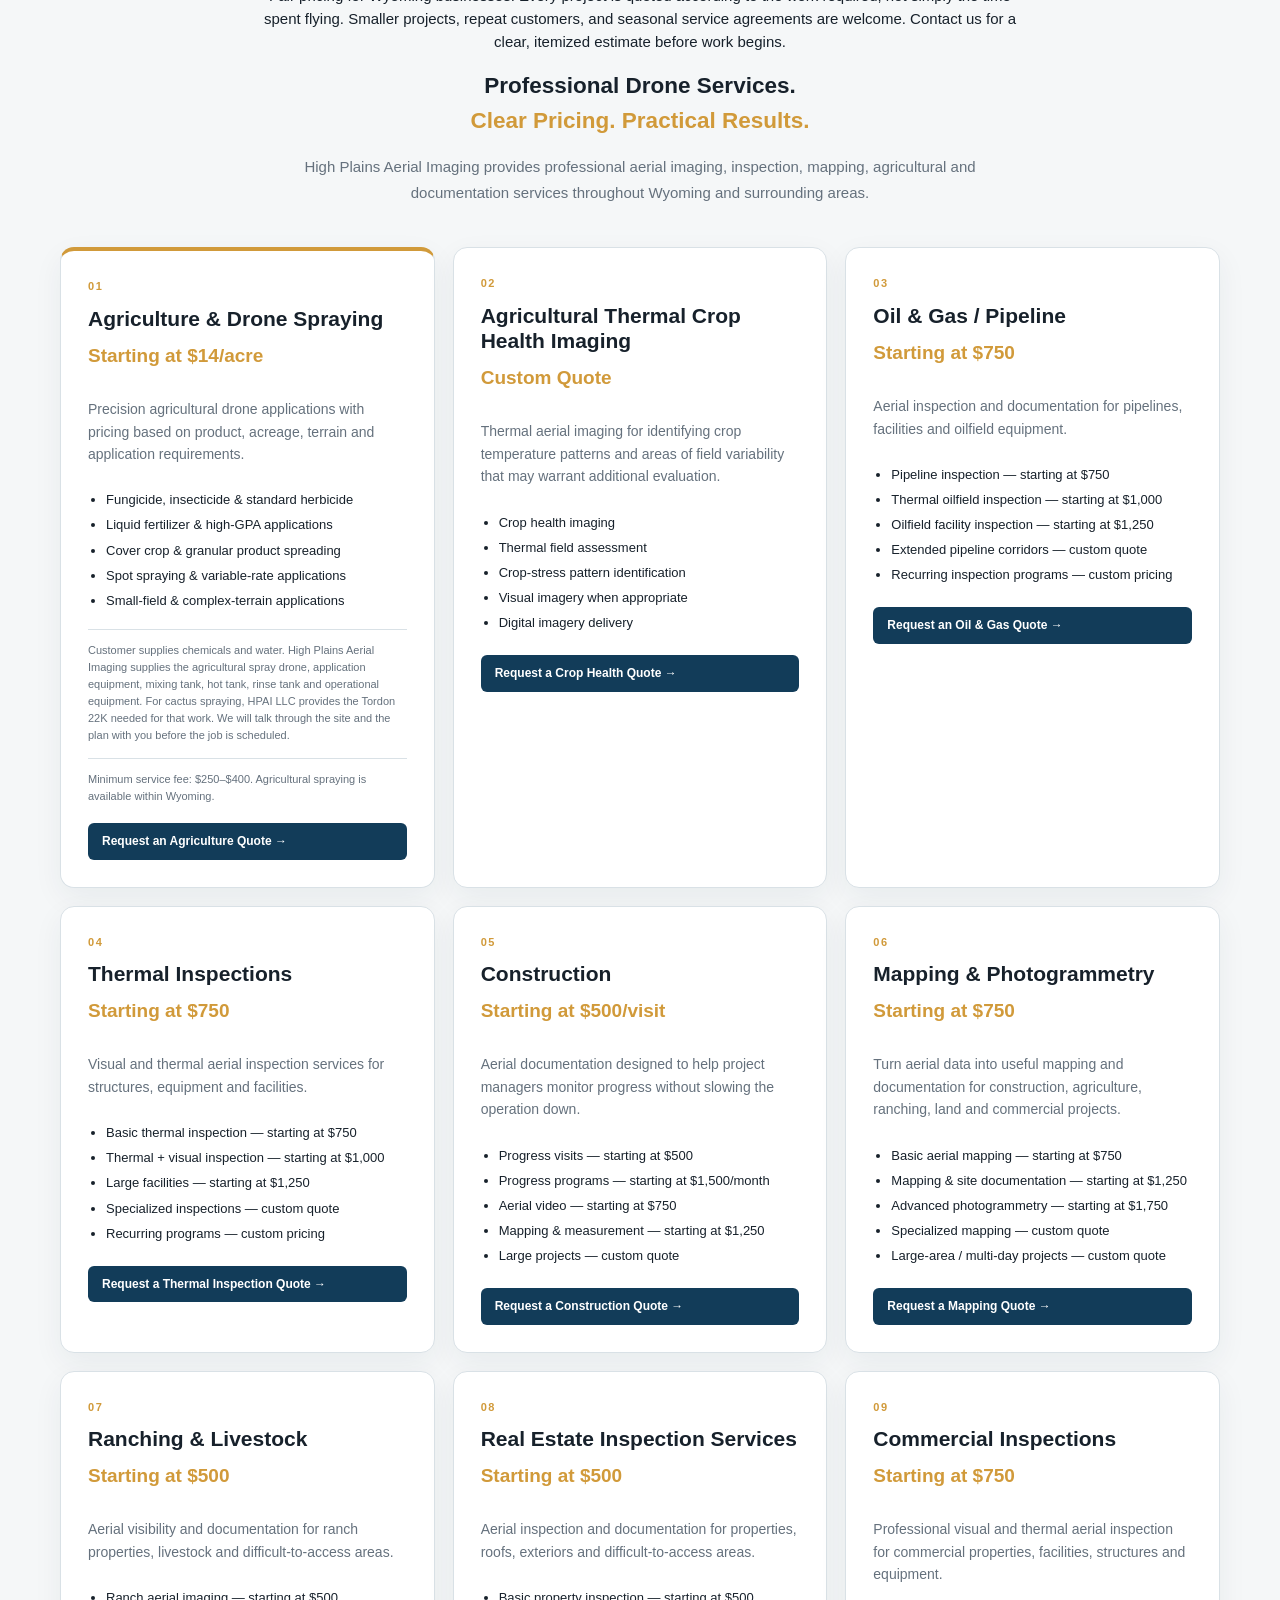
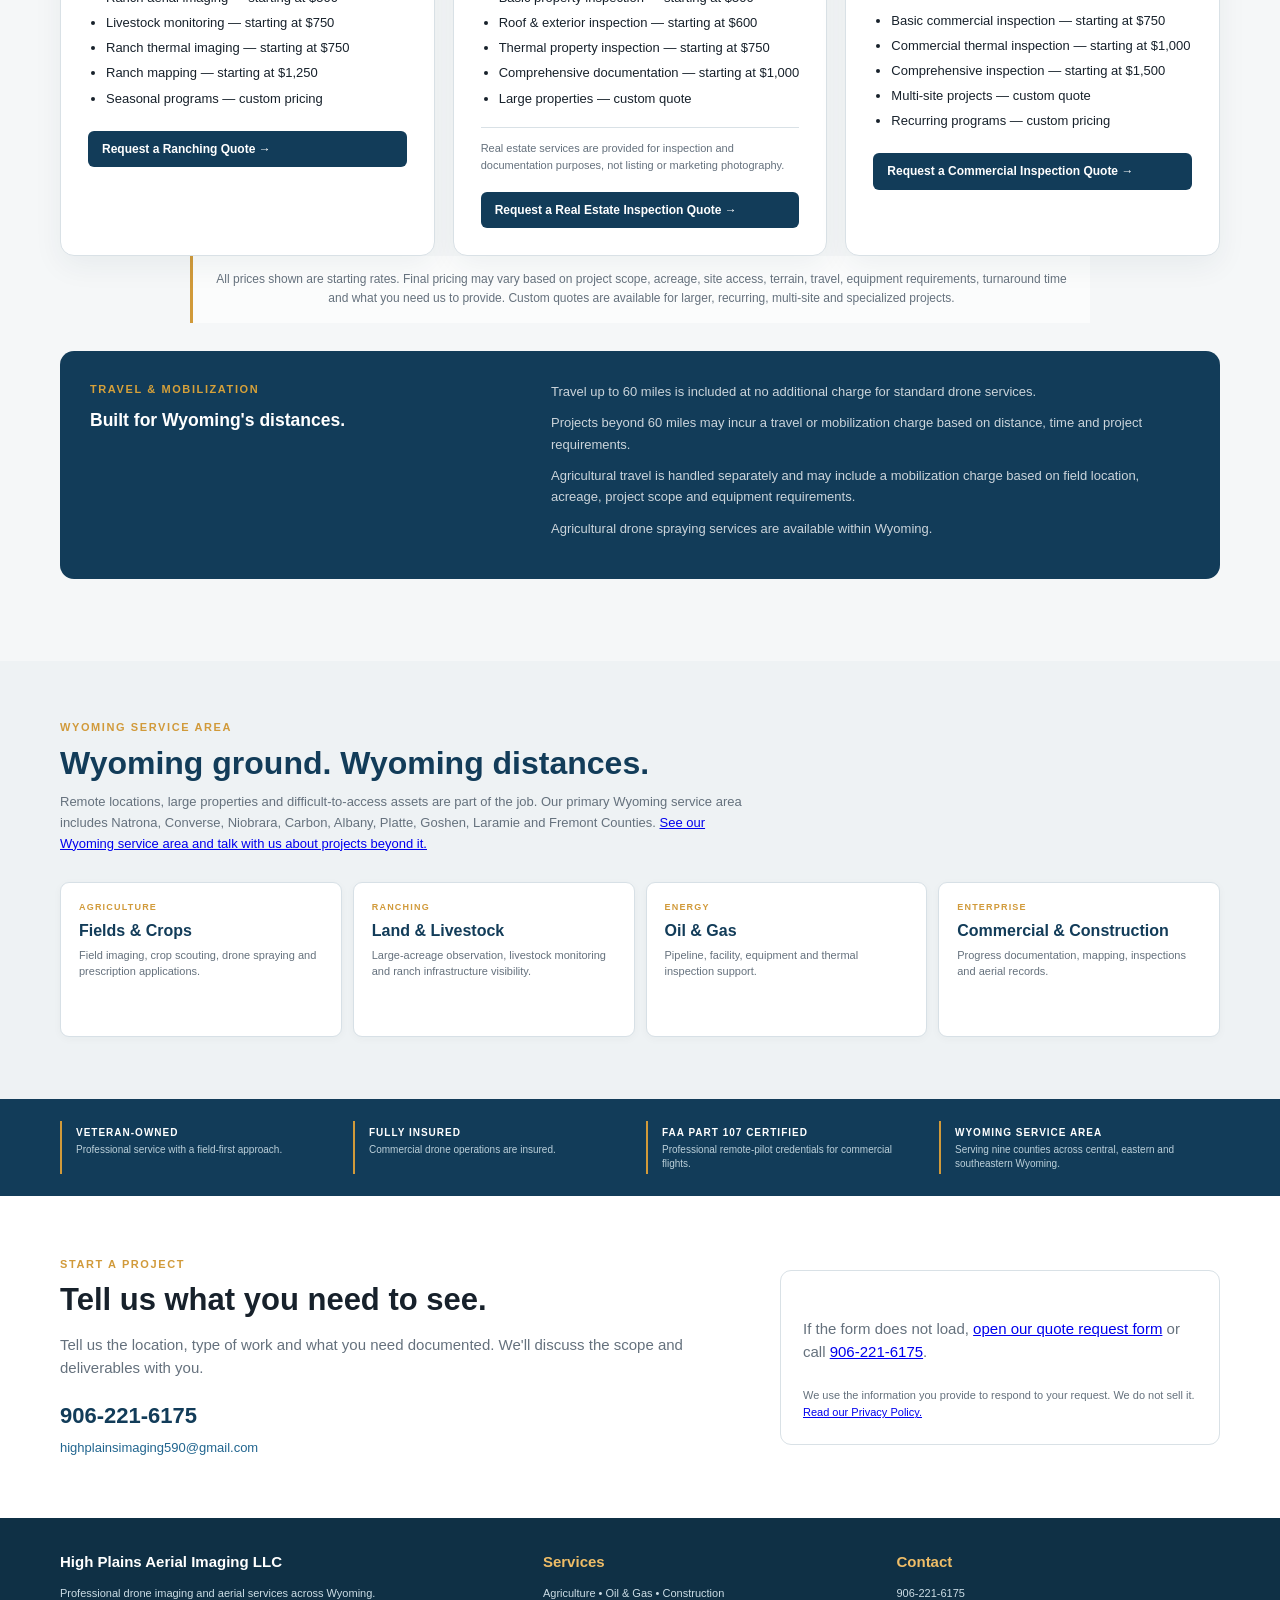
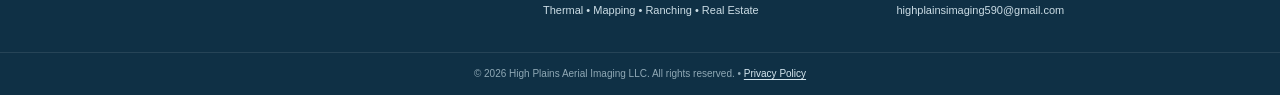
==== commit b24ed080: "Clarify cactus spraying pesticide supply" ====
--- a/index.html
+++ b/index.html
@@ -318,6 +318,9 @@
           Customer supplies chemicals and water. High Plains Aerial Imaging
           supplies the agricultural spray drone, application equipment,
           mixing tank, hot tank, rinse tank and operational equipment.
+          For cactus spraying, HPAI LLC provides the Tordon 22K needed for that
+          work. We will talk through the site and the plan with you before the
+          job is scheduled.
         </p>
         <p class="v54-note">
           Minimum service fee: $250–$400. Agricultural spraying is available
--- a/styles.css
+++ b/styles.css
@@ -1564,3 +1564,7 @@
 .privacy-page ul{padding-left:20px}
 .privacy-page .policy-updated{font-size:13px;color:var(--muted)}
 @media(max-width:600px){.privacy-page h1{font-size:30px}.privacy-page h2{font-size:19px}}
+
+
+/* Local service pages */
+.detail-hero{padding:86px 0 78px;background:linear-gradient(135deg,#082c43,#174b67);color:#fff}.detail-hero .wrap{max-width:880px;margin:0 auto;width:min(1160px,92%)}.detail-hero h1{margin:0 0 17px;font-size:clamp(38px,5vw,57px);line-height:1.04;letter-spacing:-1.4px}.detail-hero .lead{max-width:700px;color:#e4eef4}.detail-hero .secondary{border:1px solid rgba(255,255,255,.55);background:transparent;color:#fff}.detail-section{padding:70px 0}.detail-grid{display:grid;grid-template-columns:1fr 1fr;gap:60px;align-items:start}.detail-grid h2,.detail-deliverables h2{margin:0 0 13px;font-size:31px;line-height:1.16;color:var(--navy)}.detail-grid p:not(.eyebrow){color:#38576b;line-height:1.7}.detail-list{padding:24px;border-top:3px solid var(--gold);background:#fff;border-radius:10px;box-shadow:0 7px 18px rgba(8,43,63,.07)}.detail-list ul{margin:10px 0 0;padding:0;list-style:none}.detail-list li{padding:10px 0;border-bottom:1px solid var(--line);color:var(--navy);font-weight:700;font-size:14px}.detail-list li:last-child{border:0}.detail-list li:before{content:"✓";margin-right:9px;color:var(--gold)}.detail-deliverables{padding:64px 0 70px;background:#edf2f4}.detail-card-grid{display:grid;grid-template-columns:repeat(3,1fr);gap:15px;margin-top:22px}.detail-card-grid article{padding:23px;background:#fff;border:1px solid #cfdae1;border-radius:10px;box-shadow:0 4px 14px rgba(8,43,63,.05)}.detail-card-grid h3{margin:0 0 9px;color:var(--navy);font-size:18px;line-height:1.2}.detail-card-grid p{margin:0;color:#46606f;font-size:14px;line-height:1.6}.detail-note{max-width:800px;margin:22px 0 0;padding:15px 17px;border-left:3px solid var(--gold);background:#fff;color:#46606f;font-size:13px;line-height:1.6}.related-links{padding:50px 0}.related-links>div{display:flex;gap:10px;flex-wrap:wrap}.related-links a,.service-area-link a{display:inline-flex;align-items:center;gap:12px;padding:11px 14px;border:1px solid #c8d6de;border-radius:7px;color:var(--navy);font-weight:800;font-size:13px;text-decoration:none;background:#fff}.related-links a:hover,.service-area-link a:hover{border-color:var(--gold);color:#9b6814}.related-links a span{color:var(--gold)}.service-area-link{margin:-5px 0 25px}.county-grid{display:grid;grid-template-columns:repeat(2,1fr);gap:9px}.county-grid span{padding:13px 14px;border:1px solid #c8d6de;border-radius:7px;background:#fff;color:var(--navy);font-weight:800;font-size:13px}@media(max-width:800px){.detail-grid{grid-template-columns:1fr;gap:28px}.detail-card-grid{grid-template-columns:1fr 1fr}.detail-hero{padding:62px 0}.detail-section{padding:52px 0}}@media(max-width:600px){.detail-card-grid,.county-grid{grid-template-columns:1fr}.detail-deliverables{padding:48px 0}.detail-grid h2,.detail-deliverables h2{font-size:27px}}
